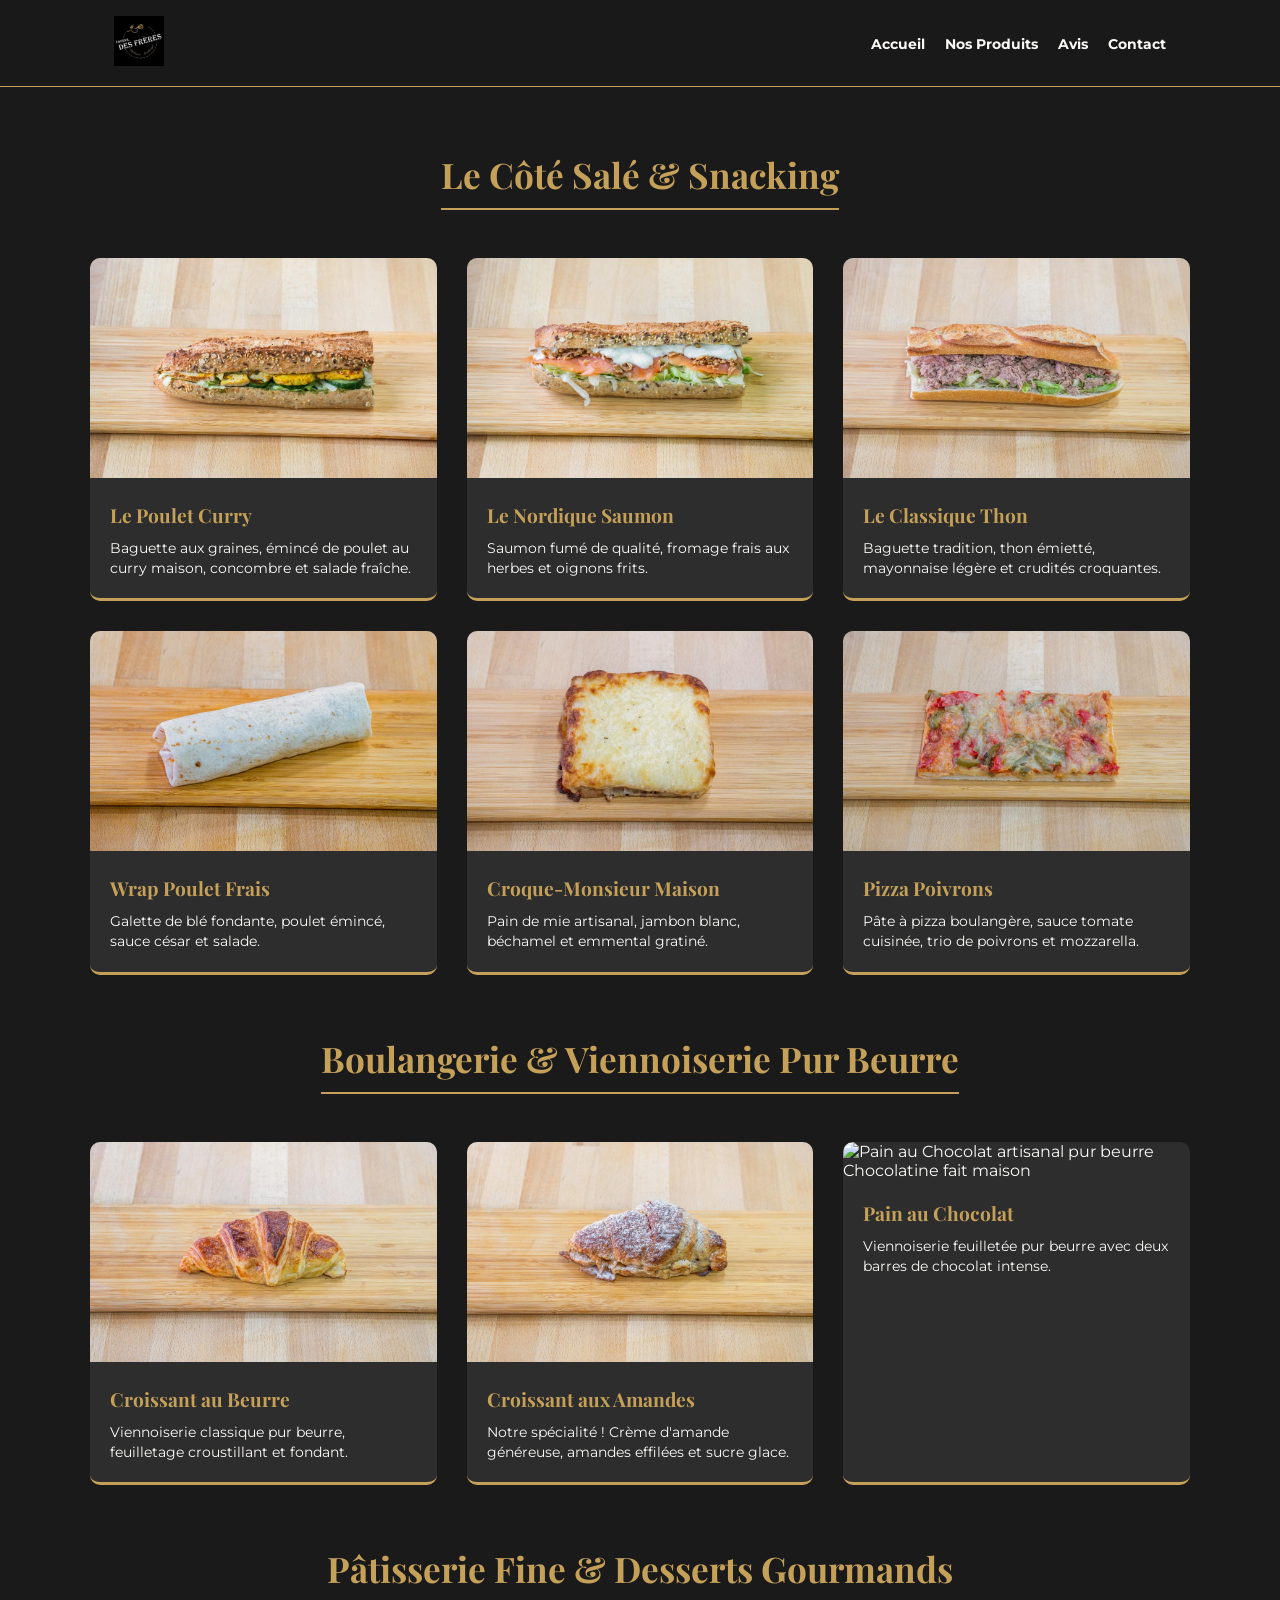
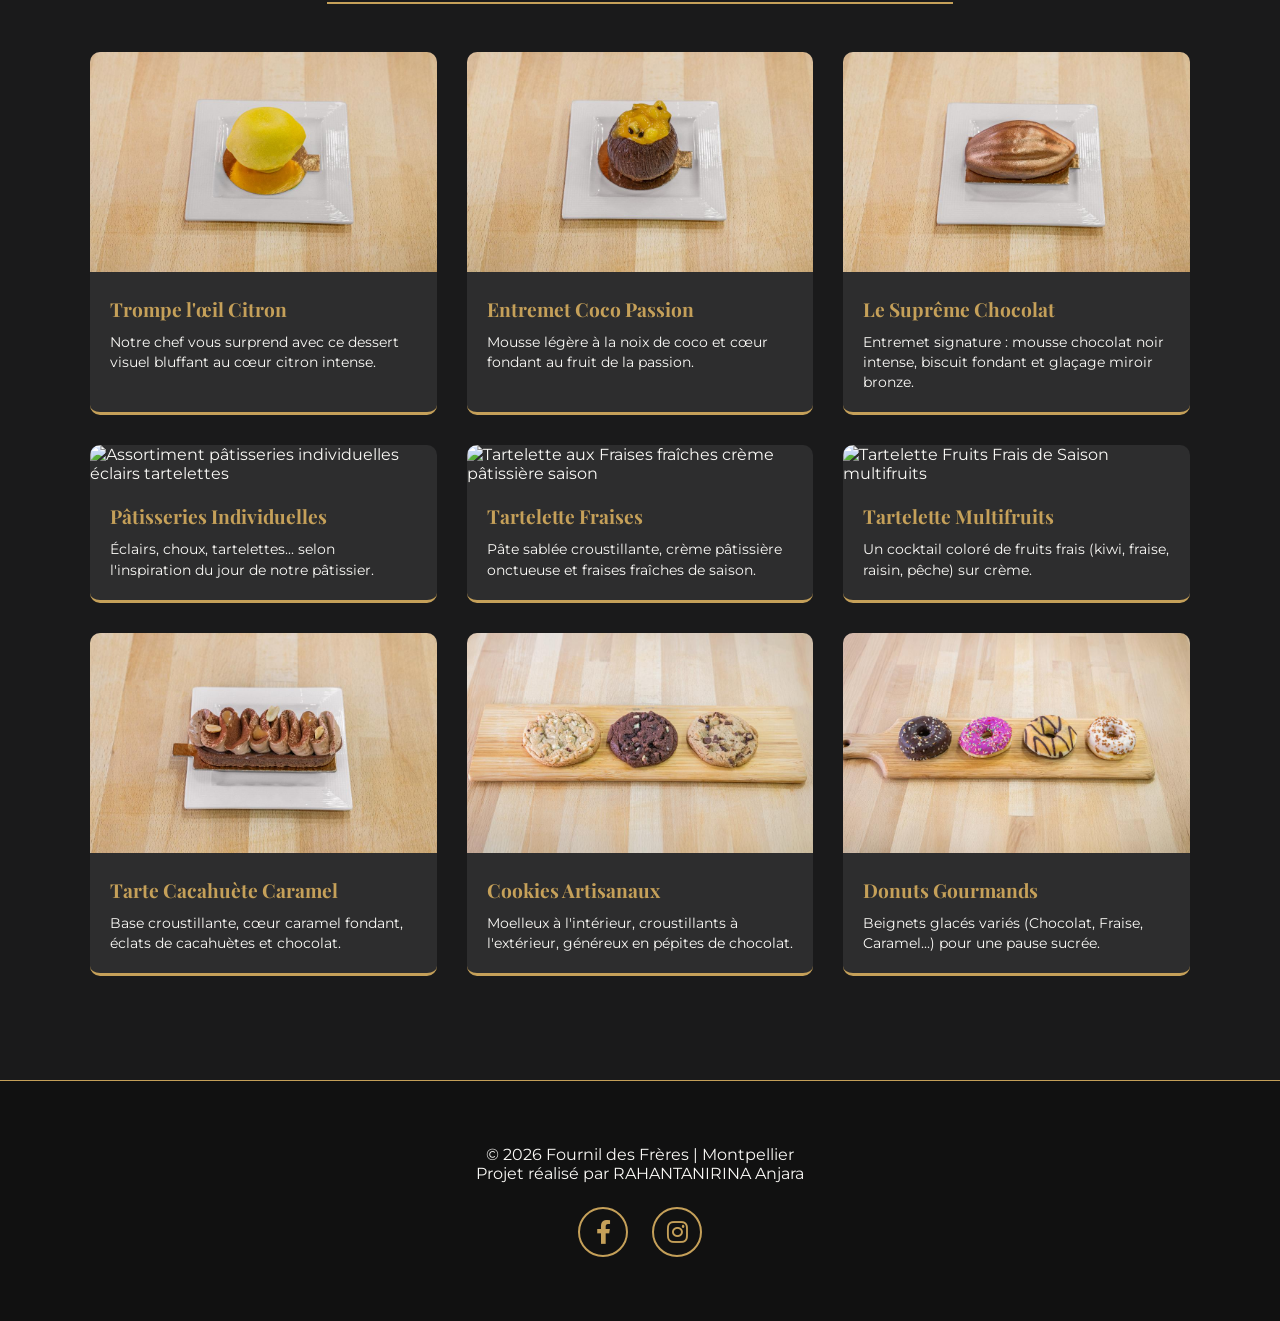
==== produits.html @ 4c5ef2cc "feat/produits/modif/SEO" ====
<!DOCTYPE html>
<html lang="fr">
<head>
    <meta charset="UTF-8">
    <meta name="viewport" content="width=device-width, initial-scale=1.0">
    <title>Nos Produits - Snacking, Boulangerie & Pâtisserie Fine | Fournil des Frères Montpellier</title>
    
    <meta name="description" content="Découvrez notre carte complète : sandwiches frais, wraps, pizzas, viennoiseries pur beurre (croissants, pains au chocolat), trompe l'œil citron et pâtisseries artisanales préparées chaque jour à Montpellier.">
    <meta name="keywords" content="carte boulangerie montpellier, menu snacking, sandwich frais, pain au chocolat artisan, trompe l'oeil citron montpellier, pâtisserie fait maison, Fournil des Frères produits">

    <link rel="icon" type="image/jpeg" href="FDF_logo.jpg">
    <link rel="stylesheet" href="style.css">
    <link href="https://fonts.googleapis.com/css2?family=Montserrat:wght@400;700&family=Playfair+Display:ital,wght@0,700;1,700&display=swap" rel="stylesheet">
    <link rel="stylesheet" href="https://cdnjs.cloudflare.com/ajax/libs/font-awesome/6.0.0/css/all.min.css">
</head>
<body>

    <div id="loader">
        <img src="FDF_logo.jpg" alt="Chargement Fournil des Frères" class="loader-logo">
    </div>

    <div id="scroll-progress-bar"></div>

    <header id="header">
        <div class="container header-flex">
            <div class="logo-area">
                <a href="index.html"><img src="FDF_logo.jpg" alt="Logo Fournil des Frères" class="logo"></a>
            </div>
            <nav class="desktop-nav">
                <ul id="nav-list">
                    <li><a href="index.html">Accueil</a></li>
                    <li><a href="produits.html" style="color:var(--or);">Nos Produits</a></li>
                    <li><a href="index.html#avis">Avis</a></li>
                    <li><a href="index.html#contact">Contact</a></li>
                </ul>
            </nav>
        </div>
    </header>

    <div class="mobile-tab-bar">
        <a href="index.html"><i class="fas fa-home"></i><span>Accueil</span></a>
        <a href="produits.html" style="color:var(--or);"><i class="fas fa-bread-slice"></i><span>Produits</span></a>
        <a href="index.html#avis"><i class="fas fa-star"></i><span>Avis</span></a>
        <a href="#contact"><i class="fas fa-map-marker-alt"></i><span>Accès</span></a>
    </div>

    <main class="container section">
        <h2 class="title">Le Côté Salé & Snacking</h2>
        <div class="product-grid">
            <article class="product-card reveal">
                <img src="sandwich-poulet-curry-graines.jpg" alt="Sandwich Poulet Curry Fait Maison Montpellier Snacking généreux" loading="lazy">
                <div class="product-info">
                    <h3>Le Poulet Curry</h3>
                    <p>Baguette aux graines, émincé de poulet au curry maison, concombre et salade fraîche.</p>
                </div>
            </article>

            <article class="product-card reveal">
                <img src="sandwich-saumon-fume-graines.jpg" alt="Sandwich Saumon Fumé Fromage Frais traiteur Montpellier frais" loading="lazy">
                <div class="product-info">
                    <h3>Le Nordique Saumon</h3>
                    <p>Saumon fumé de qualité, fromage frais aux herbes et oignons frits.</p>
                </div>
            </article>

            <article class="product-card reveal">
                <img src="sandwich-thon-crudites-baguette.jpg" alt="Sandwich Thon Crudités Baguette Tradition fait maison" loading="lazy">
                <div class="product-info">
                    <h3>Le Classique Thon</h3>
                    <p>Baguette tradition, thon émietté, mayonnaise légère et crudités croquantes.</p>
                </div>
            </article>

            <article class="product-card reveal">
                <img src="wrap-poulet-crudites.jpg" alt="Wrap Poulet Crudités frais à emporter midi" loading="lazy">
                <div class="product-info">
                    <h3>Wrap Poulet Frais</h3>
                    <p>Galette de blé fondante, poulet émincé, sauce césar et salade.</p>
                </div>
            </article>

            <article class="product-card reveal">
                <img src="croque-monsieur-maison.jpg" alt="Croque-Monsieur gratiné artisanal emmental" loading="lazy">
                <div class="product-info">
                    <h3>Croque-Monsieur Maison</h3>
                    <p>Pain de mie artisanal, jambon blanc, béchamel et emmental gratiné.</p>
                </div>
            </article>

            <article class="product-card reveal">
                <img src="part-pizza-artisanale-poivrons.jpg" alt="Part de Pizza artisanale Poivrons Fromage cuisson four" loading="lazy">
                <div class="product-info">
                    <h3>Pizza Poivrons</h3>
                    <p>Pâte à pizza boulangère, sauce tomate cuisinée, trio de poivrons et mozzarella.</p>
                </div>
            </article>
        </div>

        <h2 class="title" style="margin-top: 60px;">Boulangerie & Viennoiserie Pur Beurre</h2>
        <div class="product-grid">
            <article class="product-card reveal">
                <img src="croissant-beurre-frais-artisan.jpg" alt="Croissant au beurre frais artisan boulanger fait maison matin" loading="lazy">
                <div class="product-info">
                    <h3>Croissant au Beurre</h3>
                    <p>Viennoiserie classique pur beurre, feuilletage croustillant et fondant.</p>
                </div>
            </article>

            <article class="product-card reveal">
                <img src="croissant-aux-amandes-montpellier.jpg" alt="Croissant aux Amandes généreux crème d'amande spécialité" loading="lazy">
                <div class="product-info">
                    <h3>Croissant aux Amandes</h3>
                    <p>Notre spécialité ! Crème d'amande généreuse, amandes effilées et sucre glace.</p>
                </div>
            </article>

            <article class="product-card reveal">
                <img src="pain-au-chocolat-artisan.jpg" alt="Pain au Chocolat artisanal pur beurre Chocolatine fait maison" loading="lazy">
                <div class="product-info">
                    <h3>Pain au Chocolat</h3>
                    <p>Viennoiserie feuilletée pur beurre avec deux barres de chocolat intense.</p>
                </div>
            </article>
        </div>

        <h2 class="title" style="margin-top: 60px;">Pâtisserie Fine & Desserts Gourmands</h2>
        <div class="product-grid">
            <article class="product-card reveal">
                <img src="trompe-loeil-citron-patisserie-fine.jpg" alt="Pâtisserie fine Trompe l'oeil Citron Cédrat visuel incroyable" loading="lazy">
                <div class="product-info">
                    <h3>Trompe l'œil Citron</h3>
                    <p>Notre chef vous surprend avec ce dessert visuel bluffant au cœur citron intense.</p>
                </div>
            </article>

            <article class="product-card reveal">
                <img src="entremet-coco-passion-exotique.jpg" alt="Entremet exotique Coco Passion mousse légère dessert" loading="lazy">
                <div class="product-info">
                    <h3>Entremet Coco Passion</h3>
                    <p>Mousse légère à la noix de coco et cœur fondant au fruit de la passion.</p>
                </div>
            </article>

            <article class="product-card reveal">
                <img src="entremet-chocolat-brillant.jpg" alt="Entremet Chocolat Brillant pâtisserie fine fève cacao" loading="lazy">
                <div class="product-info">
                    <h3>Le Suprême Chocolat</h3>
                    <p>Entremet signature : mousse chocolat noir intense, biscuit fondant et glaçage miroir bronze.</p>
                </div>
            </article>

            <article class="product-card reveal">
                <img src="assortiment-patisseries-individuelles.jpg" alt="Assortiment pâtisseries individuelles éclairs tartelettes" loading="lazy">
                <div class="product-info">
                    <h3>Pâtisseries Individuelles</h3>
                    <p>Éclairs, choux, tartelettes... selon l'inspiration du jour de notre pâtissier.</p>
                </div>
            </article>

            <article class="product-card reveal">
                <img src="tartelette-fraises-creme-patissiere.jpg" alt="Tartelette aux Fraises fraîches crème pâtissière saison" loading="lazy">
                <div class="product-info">
                    <h3>Tartelette Fraises</h3>
                    <p>Pâte sablée croustillante, crème pâtissière onctueuse et fraises fraîches de saison.</p>
                </div>
            </article>

            <article class="product-card reveal">
                <img src="tartelette-fruits-frais-saison.jpg" alt="Tartelette Fruits Frais de Saison multifruits" loading="lazy">
                <div class="product-info">
                    <h3>Tartelette Multifruits</h3>
                    <p>Un cocktail coloré de fruits frais (kiwi, fraise, raisin, pêche) sur crème.</p>
                </div>
            </article>

            <article class="product-card reveal">
                <img src="tartelette-cacahuete-caramel.jpg" alt="Tartelette Cacahuète Caramel Chocolat façon Snickers" loading="lazy">
                <div class="product-info">
                    <h3>Tarte Cacahuète Caramel</h3>
                    <p>Base croustillante, cœur caramel fondant, éclats de cacahuètes et chocolat.</p>
                </div>
            </article>

            <article class="product-card reveal">
                <img src="cookies-artisanaux-chocolat-montpellier.jpg" alt="Cookies artisanaux tout chocolat pépites gourmand" loading="lazy">
                <div class="product-info">
                    <h3>Cookies Artisanaux</h3>
                    <p>Moelleux à l'intérieur, croustillants à l'extérieur, généreux en pépites de chocolat.</p>
                </div>
            </article>

            <article class="product-card reveal">
                <img src="assortiment-donuts-gourmands.jpg" alt="Assortiment de Donuts Glacés gourmands couleurs" loading="lazy">
                <div class="product-info">
                    <h3>Donuts Gourmands</h3>
                    <p>Beignets glacés variés (Chocolat, Fraise, Caramel...) pour une pause sucrée.</p>
                </div>
            </article>
        </div>
    </main>

    <footer>
        <div class="container footer-content">
            <p>© 2026 Fournil des Frères | Montpellier</p>
            <p class="credits">Projet réalisé par RAHANTANIRINA Anjara</p>
            <div class="footer-socials">
                <a href="https://www.facebook.com/Fournil-Des-Freres-107066511878900" target="_blank" class="social-circle-footer"><i class="fab fa-facebook-f"></i></a>
                <a href="https://www.instagram.com/fournildesfreres34" target="_blank" class="social-circle-footer"><i class="fab fa-instagram"></i></a>
            </div>
        </div>
    </footer>

    <button id="backToTop"><i class="fas fa-arrow-up"></i></button>

    <script src="script.js"></script>
</body>
</html>
---- style.css ----
:root {
    --noir: #1A1A1B;
    --or: #C5A059;
    --creme: #FAF9F6;
    --gris: #2D2D2E;
    --transition: all 0.3s ease-in-out;
}

/* BASE */
* { margin: 0; padding: 0; box-sizing: border-box; }
html { scroll-behavior: smooth; font-size: 16px; }
body { 
    background: var(--noir); 
    color: var(--creme); 
    font-family: 'Montserrat', sans-serif; 
    overflow-x: hidden; 
    padding-bottom: 65px; /* Espace pour la barre mobile */
}
a { color: inherit; text-decoration: none; transition: var(--transition); }
ul { list-style: none; }

/* LOADER & BARRE DE PROGRESSION */
#loader {
    position: fixed; top: 0; left: 0; width: 100vw; height: 100vh;
    background-color: var(--noir); display: flex; justify-content: center; align-items: center;
    z-index: 9999; transition: opacity 0.6s ease, visibility 0.6s ease;
}
#loader.hidden { opacity: 0; visibility: hidden; }
.loader-logo { width: 100px; border-radius: 50%; animation: pulse 1.5s infinite; }
@keyframes pulse { 
    0% { transform: scale(0.9); box-shadow: 0 0 0 0 rgba(197, 160, 89, 0.7); } 
    70% { transform: scale(1.1); box-shadow: 0 0 0 15px rgba(197, 160, 89, 0); } 
    100% { transform: scale(0.9); box-shadow: 0 0 0 0 rgba(197, 160, 89, 0); } 
}

#scroll-progress-bar { position: fixed; top: 0; left: 0; width: 0%; height: 4px; background-color: var(--or); z-index: 10000; transition: width 0.1s ease; }

/* CONTENEURS & TITRES */
.container { max-width: 1100px; margin: auto; padding: 0 1.5rem; }
.section { padding: 4rem 0; }
.bg-alt { background: var(--gris); }

.title { text-align: center; color: var(--or); font-family: 'Playfair Display', serif; font-size: 2.2rem; margin: 0 auto 3rem auto; border-bottom: 2px solid var(--or); display: table; padding-bottom: 10px; }
.title-left { color: var(--or); font-family: 'Playfair Display', serif; font-size: 2rem; margin-bottom: 1.5rem; }
.tradition-tag { color: var(--or); font-weight: bold; font-style: italic; display: block; margin-top: 1rem; }

/* HEADER & NAV */
header { background: rgba(26,26,27,0.98); padding: 1rem 0; border-bottom: 1px solid var(--or); position: sticky; top: 0; z-index: 1000; }
.header-flex { display: flex; justify-content: space-between; align-items: center; }
.logo { height: 50px; transition: var(--transition); }
.logo:hover { transform: scale(1.1); }

.desktop-nav { width: 0; } 
#nav-list { display: none; } 

.menu-toggle { display: block; color: var(--or); font-size: 1.5rem; cursor: pointer; margin-left: auto; }
.menu-toggle i { transition: 0.4s; }
.menu-toggle.active i { transform: rotate(180deg); }

#nav-list.active { display: flex; flex-direction: column; position: absolute; top: 100%; left: 0; width: 100%; background: var(--noir); padding: 2rem; border-bottom: 2px solid var(--or); text-align: center; }
#nav-list li { margin: 1rem 0; font-weight: bold; }

/* BARRE MOBILE BASSE */
.mobile-tab-bar { position: fixed; bottom: 0; left: 0; width: 100%; height: 65px; background: #111; border-top: 1px solid var(--or); display: flex; justify-content: space-around; align-items: center; z-index: 2000; }
.mobile-tab-bar a { display: flex; flex-direction: column; align-items: center; font-size: 0.7rem; color: white; }
.mobile-tab-bar a i { font-size: 1.4rem; color: var(--or); margin-bottom: 2px; }

/* HERO */
.hero { height: 75vh; background: linear-gradient(rgba(0,0,0,0.6), rgba(0,0,0,0.6)), url('https://images.unsplash.com/photo-1509440159596-0249088772ff?q=80&w=2072'); background-size: cover; background-position: center; display: flex; align-items: center; justify-content: center; text-align: center; }
.hero h1 { font-size: 3rem; font-family: 'Playfair Display', serif; color: var(--or); }
.status-badge { display: inline-block; padding: 0.5rem 1rem; border-radius: 20px; font-weight: bold; margin-bottom: 1.5rem; font-size: 0.8rem; }
.open { background: #27ae60; color: white; }
.closed { background: #c0392b; color: white; }

.social-hero a { color: var(--or); font-size: 2rem; margin: 0 10px; display: inline-block; transition: var(--transition); }
.social-hero a:hover { transform: translateY(-8px) scale(1.1); color: white; }

.btn-gold-hero { display: inline-block; background: var(--or); color: var(--noir); padding: 1rem 2.5rem; font-weight: bold; border-radius: 5px; margin-top: 1.5rem; transition: var(--transition); }
.btn-gold-hero:hover { transform: translateY(-5px); background: white; }

/* ENGAGEMENTS */
.engagements-grid { display: grid; grid-template-columns: repeat(auto-fit, minmax(280px, 1fr)); gap: 2.5rem; text-align: center; }
.eng-item i { font-size: 2.5rem; color: var(--or); margin-bottom: 1rem; transition: var(--transition); }
.eng-item:hover i { transform: scale(1.2) rotate(10deg); }

/* CARROUSEL */
.carousel-container { position: relative; max-width: 800px; margin: auto; overflow: hidden; border: 2px solid var(--or); border-radius: 15px; }
.carousel-slide { display: none; }
.carousel-slide.active { display: block; animation: fade 0.8s; }
.carousel-slide img { width: 100%; height: 350px; object-fit: cover; transition: 0.5s; }
.carousel-slide:hover img { transform: scale(1.05); }
.carousel-caption { position: absolute; bottom: 0; background: rgba(0,0,0,0.8); width: 100%; color: var(--or); padding: 1rem; text-align: center; font-weight: bold; }
.carousel-btn { position: absolute; top: 50%; transform: translateY(-50%); background: rgba(197, 160, 89, 0.8); border: none; color: white; padding: 1rem; cursor: pointer; z-index: 10; transition: var(--transition); }
.carousel-btn:hover { background: var(--or); }
.prev { left: 0; } .next { right: 0; }

/* AVIS & FAQ */
.reviews-grid { display: grid; grid-template-columns: repeat(auto-fit, minmax(300px, 1fr)); gap: 2rem; }
.review-card { background: var(--gris); padding: 2.5rem; border-radius: 10px; border-left: 4px solid var(--or); transition: var(--transition); }
.review-card:hover { transform: translateY(-10px); }
.stars { color: var(--or); margin-bottom: 1rem; font-size: 1.2rem; }
.client-name { display: block; margin-top: 1rem; font-weight: bold; color: var(--or); }

.faq-container { max-width: 800px; margin: auto; }
.faq-item { border: 1px solid var(--or); margin-bottom: 10px; border-radius: 8px; }
.faq-question { padding: 1.2rem; cursor: pointer; display: flex; justify-content: space-between; font-weight: bold; color: var(--or); }
.faq-answer { padding: 1.2rem; display: none; background: rgba(197, 160, 89, 0.1); border-top: 1px solid var(--or); }

/* STYLE DE L'AVIS GOOGLE (Page Accueil) */
.google-review-card { background: #ffffff; color: #333; max-width: 600px; margin: 0 auto; padding: 20px; border-radius: 12px; box-shadow: 0 4px 15px rgba(0,0,0,0.1); }
.reviewer-info { display: flex; align-items: center; gap: 15px; position: relative; margin-bottom: 10px; }
.reviewer-info .avatar { background-color: #fbbc04; color: white; width: 40px; height: 40px; border-radius: 50%; display: flex; justify-content: center; align-items: center; font-weight: bold; font-size: 1.2rem; }
.reviewer-info .date { font-size: 0.8rem; color: #777; display: block; }
.google-logo { position: absolute; right: 0; top: 0; }
.google-review-card .stars i { color: #fbbc04; font-size: 0.9rem; margin-bottom: 10px; }
.review-text { font-style: italic; margin-bottom: 15px; font-size: 0.95rem; }
.btn-leave-review { color: #1a73e8; font-weight: bold; font-size: 0.9rem; }
.btn-leave-review:hover { text-decoration: underline; }

/* GRILLE PAGE PRODUITS */
.product-grid { display: grid; grid-template-columns: repeat(auto-fill, minmax(280px, 1fr)); gap: 30px; margin-bottom: 40px; }
.product-card { background: var(--gris); border-radius: 10px; overflow: hidden; transition: var(--transition); border-bottom: 3px solid var(--or); }
.product-card:hover { transform: translateY(-5px); box-shadow: 0 10px 20px rgba(0,0,0,0.5); }
.product-card img { width: 100%; height: 220px; object-fit: cover; }
.product-info { padding: 20px; }
.product-info h3 { color: var(--or); font-size: 1.2rem; margin-bottom: 10px; font-family: 'Playfair Display', serif; }
.product-info p { font-size: 0.9rem; line-height: 1.4; }

/* CONTACT */
.contact-wrapper { display: grid; grid-template-columns: repeat(auto-fit, minmax(320px, 1fr)); gap: 3rem; align-items: start; }
.contact-form h3 { color: var(--or) !important; font-family: 'Playfair Display', serif; font-size: 1.8rem; margin-bottom: 1.5rem; text-align: center; }
.contact-form input, .contact-form textarea { width: 100%; padding: 1rem; margin-bottom: 1rem; background: #111; border: 1px solid var(--or); color: white; border-radius: 5px; font-family: inherit; }
.btn-gold { background: var(--or); color: var(--noir); border: none; padding: 1rem; width: 100%; font-weight: bold; cursor: pointer; transition: var(--transition); }
.btn-gold:hover { background: white; }

.phone-link-anim { display: inline-block; color: var(--or); font-weight: bold; font-size: 1.4rem; margin-top: 1.5rem; text-align: center; width: 100%; transition: var(--transition); }
.phone-link-anim:hover { transform: scale(1.08); color: white; text-shadow: 0 0 10px rgba(197, 160, 89, 0.5); }

.btn-gps { display: flex; align-items: center; justify-content: center; background: #34495e; color: white; padding: 1rem; border-radius: 8px; font-weight: bold; margin: 1rem 0; transition: var(--transition); }
.btn-gps:hover { background: var(--or); color: var(--noir); }

/* FOOTER LOGOS */
footer { padding: 4rem 0; text-align: center; border-top: 1px solid var(--or); background: #111; }
.footer-socials { display: flex; justify-content: center; gap: 1.5rem; margin-top: 1.5rem; }
.social-circle-footer { display: flex !important; align-items: center; justify-content: center; width: 50px; height: 50px; border: 2px solid var(--or) !important; border-radius: 50%; transition: var(--transition); background: transparent; }
.social-circle-footer i { color: var(--or) !important; font-size: 1.5rem !important; margin: 0 !important; }
.social-circle-footer:hover { background: var(--or); transform: rotate(360deg); }
.social-circle-footer:hover i { color: var(--noir) !important; }

/* REVEAL & BACK TO TOP */
.reveal { opacity: 0; transform: translateY(30px); transition: 1.2s all ease; }
.reveal.active { opacity: 1; transform: translateY(0); }
#backToTop { position: fixed; bottom: 85px; right: 20px; background: var(--or); border: none; padding: 12px; border-radius: 50%; cursor: pointer; display: none; color: var(--noir); z-index: 1000; transition: var(--transition); }
#backToTop:hover { transform: scale(1.1); background: white; }

/* MEDIA QUERIES : CENTRAGE MOBILE */
@media (max-width: 991px) {
    .eng-item, .about-content, .review-card, .contact-map { text-align: center; }
    .contact-map p { display: flex; flex-direction: column; align-items: center; justify-content: center; margin-bottom: 10px; }
    .contact-map p i { margin-bottom: 5px; font-size: 1.2rem; }
}

/* MEDIA QUERIES : ORDINATEUR */
@media (min-width: 992px) {
    body { padding-bottom: 0; }
    .mobile-tab-bar, .menu-toggle { display: none !important; }
    .desktop-nav { width: auto; } 
    #nav-list { display: flex !important; flex-direction: row; position: static; background: transparent; padding: 0; gap: 20px; }
    #nav-list li { margin: 0; }
    #nav-list a { color: var(--creme) !important; font-weight: bold; font-size: 0.9rem; position: relative; }
    #nav-list a:hover { color: var(--or) !important; }
    #nav-list a::after { content: ''; position: absolute; width: 0; height: 2px; bottom: -5px; left: 0; background: var(--or); transition: 0.3s; }
    #nav-list a:hover::after { width: 100%; }
    .hero h1 { font-size: 4.5rem; }
    .carousel-slide img { height: 450px; }
    #backToTop { bottom: 25px; }
    .about-content, .contact-map, .review-card { text-align: left; }
    .eng-item { text-align: center; }
}

@keyframes fade { from { opacity: 0.4; } to { opacity: 1; } }
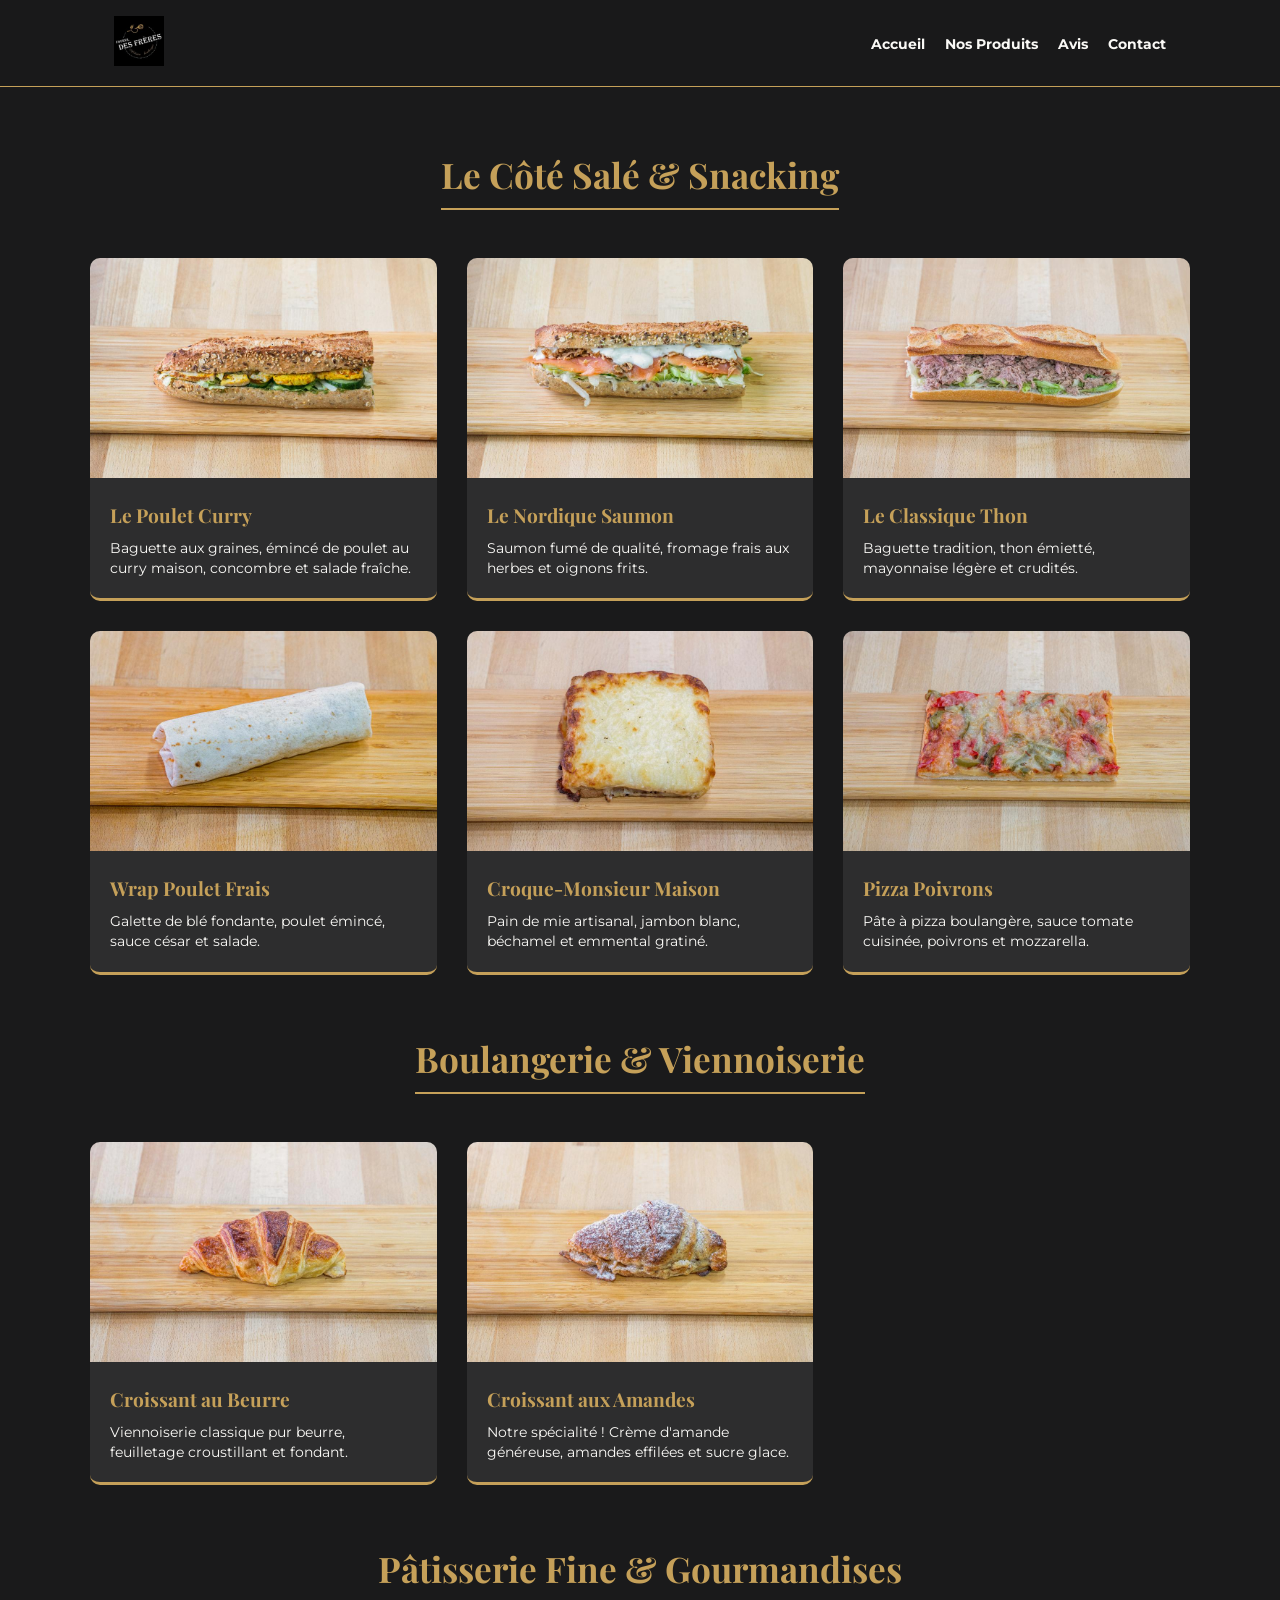
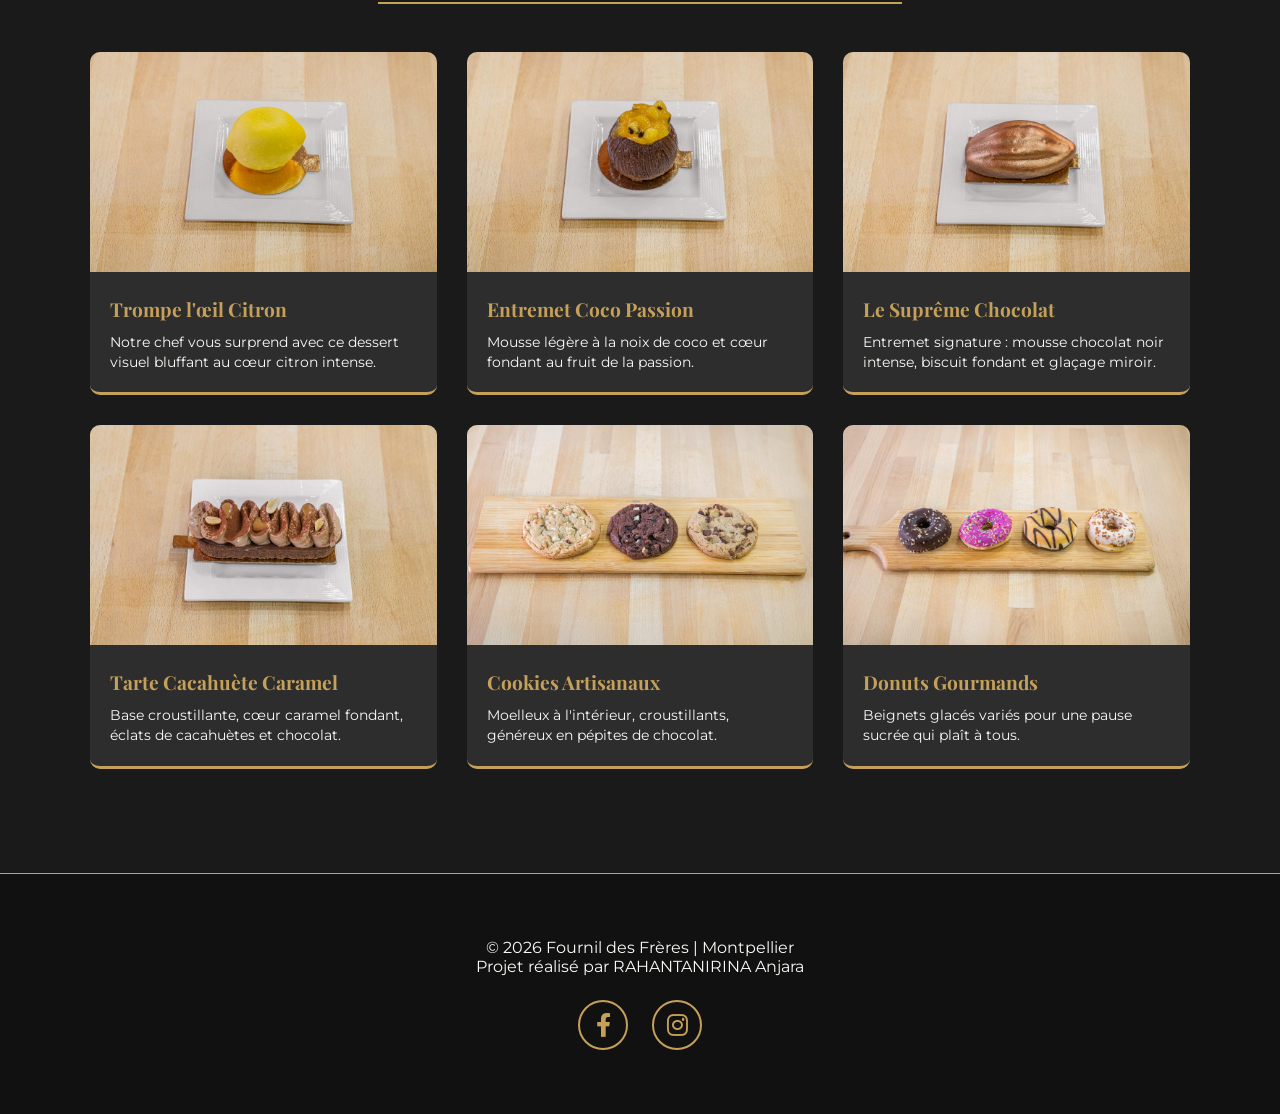
==== commit 1b01cad2: "fix/produits/SEO" ====
--- a/produits.html
+++ b/produits.html
@@ -3,11 +3,9 @@
 <head>
     <meta charset="UTF-8">
     <meta name="viewport" content="width=device-width, initial-scale=1.0">
-    <title>Nos Produits - Snacking, Boulangerie & Pâtisserie Fine | Fournil des Frères Montpellier</title>
+    <title>Nos Produits - Snacking & Pâtisserie | Fournil des Frères</title>
     
-    <meta name="description" content="Découvrez notre carte complète : sandwiches frais, wraps, pizzas, viennoiseries pur beurre (croissants, pains au chocolat), trompe l'œil citron et pâtisseries artisanales préparées chaque jour à Montpellier.">
-    <meta name="keywords" content="carte boulangerie montpellier, menu snacking, sandwich frais, pain au chocolat artisan, trompe l'oeil citron montpellier, pâtisserie fait maison, Fournil des Frères produits">
-
+    <meta name="description" content="Découvrez notre carte : sandwiches frais, wraps, viennoiseries (croissants), trompe l'œil citron et pâtisseries artisanales à Montpellier.">
     <link rel="icon" type="image/jpeg" href="FDF_logo.jpg">
     <link rel="stylesheet" href="style.css">
     <link href="https://fonts.googleapis.com/css2?family=Montserrat:wght@400;700&family=Playfair+Display:ital,wght@0,700;1,700&display=swap" rel="stylesheet">
@@ -16,7 +14,7 @@
 <body>
 
     <div id="loader">
-        <img src="FDF_logo.jpg" alt="Chargement Fournil des Frères" class="loader-logo">
+        <img src="FDF_logo.jpg" alt="Chargement" class="loader-logo">
     </div>
 
     <div id="scroll-progress-bar"></div>
@@ -26,6 +24,11 @@
             <div class="logo-area">
                 <a href="index.html"><img src="FDF_logo.jpg" alt="Logo Fournil des Frères" class="logo"></a>
             </div>
+            
+            <div class="menu-toggle" id="mobile-menu">
+                <i class="fas fa-bars"></i>
+            </div>
+
             <nav class="desktop-nav">
                 <ul id="nav-list">
                     <li><a href="index.html">Accueil</a></li>
@@ -41,14 +44,15 @@
         <a href="index.html"><i class="fas fa-home"></i><span>Accueil</span></a>
         <a href="produits.html" style="color:var(--or);"><i class="fas fa-bread-slice"></i><span>Produits</span></a>
         <a href="index.html#avis"><i class="fas fa-star"></i><span>Avis</span></a>
-        <a href="#contact"><i class="fas fa-map-marker-alt"></i><span>Accès</span></a>
+        <a href="index.html#contact"><i class="fas fa-map-marker-alt"></i><span>Accès</span></a>
     </div>
 
     <main class="container section">
         <h2 class="title">Le Côté Salé & Snacking</h2>
         <div class="product-grid">
+            
             <article class="product-card reveal">
-                <img src="sandwich-poulet-curry-graines.jpg" alt="Sandwich Poulet Curry Fait Maison Montpellier Snacking généreux" loading="lazy">
+                <img src="sandwich-poulet-curry-graines.jpg" alt="Sandwich Poulet Curry Fait Maison Montpellier" loading="lazy">
                 <div class="product-info">
                     <h3>Le Poulet Curry</h3>
                     <p>Baguette aux graines, émincé de poulet au curry maison, concombre et salade fraîche.</p>
@@ -56,7 +60,7 @@
             </article>
 
             <article class="product-card reveal">
-                <img src="sandwich-saumon-fume-graines.jpg" alt="Sandwich Saumon Fumé Fromage Frais traiteur Montpellier frais" loading="lazy">
+                <img src="sandwich-saumon-fume-graines.jpg" alt="Sandwich Saumon Fumé" loading="lazy">
                 <div class="product-info">
                     <h3>Le Nordique Saumon</h3>
                     <p>Saumon fumé de qualité, fromage frais aux herbes et oignons frits.</p>
@@ -64,15 +68,15 @@
             </article>
 
             <article class="product-card reveal">
-                <img src="sandwich-thon-crudites-baguette.jpg" alt="Sandwich Thon Crudités Baguette Tradition fait maison" loading="lazy">
+                <img src="sandwich-thon-crudites-baguette.jpg" alt="Sandwich Thon Crudités" loading="lazy">
                 <div class="product-info">
                     <h3>Le Classique Thon</h3>
-                    <p>Baguette tradition, thon émietté, mayonnaise légère et crudités croquantes.</p>
+                    <p>Baguette tradition, thon émietté, mayonnaise légère et crudités.</p>
                 </div>
             </article>
 
             <article class="product-card reveal">
-                <img src="wrap-poulet-crudites.jpg" alt="Wrap Poulet Crudités frais à emporter midi" loading="lazy">
+                <img src="wrap-poulet-crudites.jpg" alt="Wrap Poulet Crudités" loading="lazy">
                 <div class="product-info">
                     <h3>Wrap Poulet Frais</h3>
                     <p>Galette de blé fondante, poulet émincé, sauce césar et salade.</p>
@@ -80,7 +84,7 @@
             </article>
 
             <article class="product-card reveal">
-                <img src="croque-monsieur-maison.jpg" alt="Croque-Monsieur gratiné artisanal emmental" loading="lazy">
+                <img src="croque-monsieur-maison.jpg" alt="Croque-Monsieur" loading="lazy">
                 <div class="product-info">
                     <h3>Croque-Monsieur Maison</h3>
                     <p>Pain de mie artisanal, jambon blanc, béchamel et emmental gratiné.</p>
@@ -88,18 +92,19 @@
             </article>
 
             <article class="product-card reveal">
-                <img src="part-pizza-artisanale-poivrons.jpg" alt="Part de Pizza artisanale Poivrons Fromage cuisson four" loading="lazy">
+                <img src="part-pizza-artisanale-poivrons.jpg" alt="Part de Pizza artisanale" loading="lazy">
                 <div class="product-info">
                     <h3>Pizza Poivrons</h3>
-                    <p>Pâte à pizza boulangère, sauce tomate cuisinée, trio de poivrons et mozzarella.</p>
+                    <p>Pâte à pizza boulangère, sauce tomate cuisinée, poivrons et mozzarella.</p>
                 </div>
             </article>
         </div>
 
-        <h2 class="title" style="margin-top: 60px;">Boulangerie & Viennoiserie Pur Beurre</h2>
+        <h2 class="title" style="margin-top: 60px;">Boulangerie & Viennoiserie</h2>
         <div class="product-grid">
+            
             <article class="product-card reveal">
-                <img src="croissant-beurre-frais-artisan.jpg" alt="Croissant au beurre frais artisan boulanger fait maison matin" loading="lazy">
+                <img src="croissant-beurre-frais-artisan.jpg" alt="Croissant au beurre frais" loading="lazy">
                 <div class="product-info">
                     <h3>Croissant au Beurre</h3>
                     <p>Viennoiserie classique pur beurre, feuilletage croustillant et fondant.</p>
@@ -107,26 +112,19 @@
             </article>
 
             <article class="product-card reveal">
-                <img src="croissant-aux-amandes-montpellier.jpg" alt="Croissant aux Amandes généreux crème d'amande spécialité" loading="lazy">
+                <img src="croissant-aux-amandes-montpellier.jpg" alt="Croissant aux Amandes" loading="lazy">
                 <div class="product-info">
                     <h3>Croissant aux Amandes</h3>
                     <p>Notre spécialité ! Crème d'amande généreuse, amandes effilées et sucre glace.</p>
                 </div>
             </article>
-
-            <article class="product-card reveal">
-                <img src="pain-au-chocolat-artisan.jpg" alt="Pain au Chocolat artisanal pur beurre Chocolatine fait maison" loading="lazy">
-                <div class="product-info">
-                    <h3>Pain au Chocolat</h3>
-                    <p>Viennoiserie feuilletée pur beurre avec deux barres de chocolat intense.</p>
-                </div>
-            </article>
         </div>
 
-        <h2 class="title" style="margin-top: 60px;">Pâtisserie Fine & Desserts Gourmands</h2>
+        <h2 class="title" style="margin-top: 60px;">Pâtisserie Fine & Gourmandises</h2>
         <div class="product-grid">
+            
             <article class="product-card reveal">
-                <img src="trompe-loeil-citron-patisserie-fine.jpg" alt="Pâtisserie fine Trompe l'oeil Citron Cédrat visuel incroyable" loading="lazy">
+                <img src="trompe-loeil-citron-patisserie-fine.jpg" alt="Trompe l'oeil Citron" loading="lazy">
                 <div class="product-info">
                     <h3>Trompe l'œil Citron</h3>
                     <p>Notre chef vous surprend avec ce dessert visuel bluffant au cœur citron intense.</p>
@@ -134,7 +132,7 @@
             </article>
 
             <article class="product-card reveal">
-                <img src="entremet-coco-passion-exotique.jpg" alt="Entremet exotique Coco Passion mousse légère dessert" loading="lazy">
+                <img src="entremet-coco-passion-exotique.jpg" alt="Entremet Coco Passion" loading="lazy">
                 <div class="product-info">
                     <h3>Entremet Coco Passion</h3>
                     <p>Mousse légère à la noix de coco et cœur fondant au fruit de la passion.</p>
@@ -142,39 +140,15 @@
             </article>
 
             <article class="product-card reveal">
-                <img src="entremet-chocolat-brillant.jpg" alt="Entremet Chocolat Brillant pâtisserie fine fève cacao" loading="lazy">
+                <img src="entremet-chocolat-brillant.jpg" alt="Entremet Chocolat" loading="lazy">
                 <div class="product-info">
                     <h3>Le Suprême Chocolat</h3>
-                    <p>Entremet signature : mousse chocolat noir intense, biscuit fondant et glaçage miroir bronze.</p>
+                    <p>Entremet signature : mousse chocolat noir intense, biscuit fondant et glaçage miroir.</p>
                 </div>
             </article>
 
             <article class="product-card reveal">
-                <img src="assortiment-patisseries-individuelles.jpg" alt="Assortiment pâtisseries individuelles éclairs tartelettes" loading="lazy">
-                <div class="product-info">
-                    <h3>Pâtisseries Individuelles</h3>
-                    <p>Éclairs, choux, tartelettes... selon l'inspiration du jour de notre pâtissier.</p>
-                </div>
-            </article>
-
-            <article class="product-card reveal">
-                <img src="tartelette-fraises-creme-patissiere.jpg" alt="Tartelette aux Fraises fraîches crème pâtissière saison" loading="lazy">
-                <div class="product-info">
-                    <h3>Tartelette Fraises</h3>
-                    <p>Pâte sablée croustillante, crème pâtissière onctueuse et fraises fraîches de saison.</p>
-                </div>
-            </article>
-
-            <article class="product-card reveal">
-                <img src="tartelette-fruits-frais-saison.jpg" alt="Tartelette Fruits Frais de Saison multifruits" loading="lazy">
-                <div class="product-info">
-                    <h3>Tartelette Multifruits</h3>
-                    <p>Un cocktail coloré de fruits frais (kiwi, fraise, raisin, pêche) sur crème.</p>
-                </div>
-            </article>
-
-            <article class="product-card reveal">
-                <img src="tartelette-cacahuete-caramel.jpg" alt="Tartelette Cacahuète Caramel Chocolat façon Snickers" loading="lazy">
+                <img src="tartelette-cacahuete-caramel.jpg" alt="Tartelette Cacahuète Caramel" loading="lazy">
                 <div class="product-info">
                     <h3>Tarte Cacahuète Caramel</h3>
                     <p>Base croustillante, cœur caramel fondant, éclats de cacahuètes et chocolat.</p>
@@ -182,18 +156,18 @@
             </article>
 
             <article class="product-card reveal">
-                <img src="cookies-artisanaux-chocolat-montpellier.jpg" alt="Cookies artisanaux tout chocolat pépites gourmand" loading="lazy">
+                <img src="cookies-artisanaux-chocolat-montpellier.jpg" alt="Cookies artisanaux" loading="lazy">
                 <div class="product-info">
                     <h3>Cookies Artisanaux</h3>
-                    <p>Moelleux à l'intérieur, croustillants à l'extérieur, généreux en pépites de chocolat.</p>
+                    <p>Moelleux à l'intérieur, croustillants, généreux en pépites de chocolat.</p>
                 </div>
             </article>
 
             <article class="product-card reveal">
-                <img src="assortiment-donuts-gourmands.jpg" alt="Assortiment de Donuts Glacés gourmands couleurs" loading="lazy">
+                <img src="assortiment-donuts-gourmands.jpg" alt="Donuts Glacés" loading="lazy">
                 <div class="product-info">
                     <h3>Donuts Gourmands</h3>
-                    <p>Beignets glacés variés (Chocolat, Fraise, Caramel...) pour une pause sucrée.</p>
+                    <p>Beignets glacés variés pour une pause sucrée qui plaît à tous.</p>
                 </div>
             </article>
         </div>
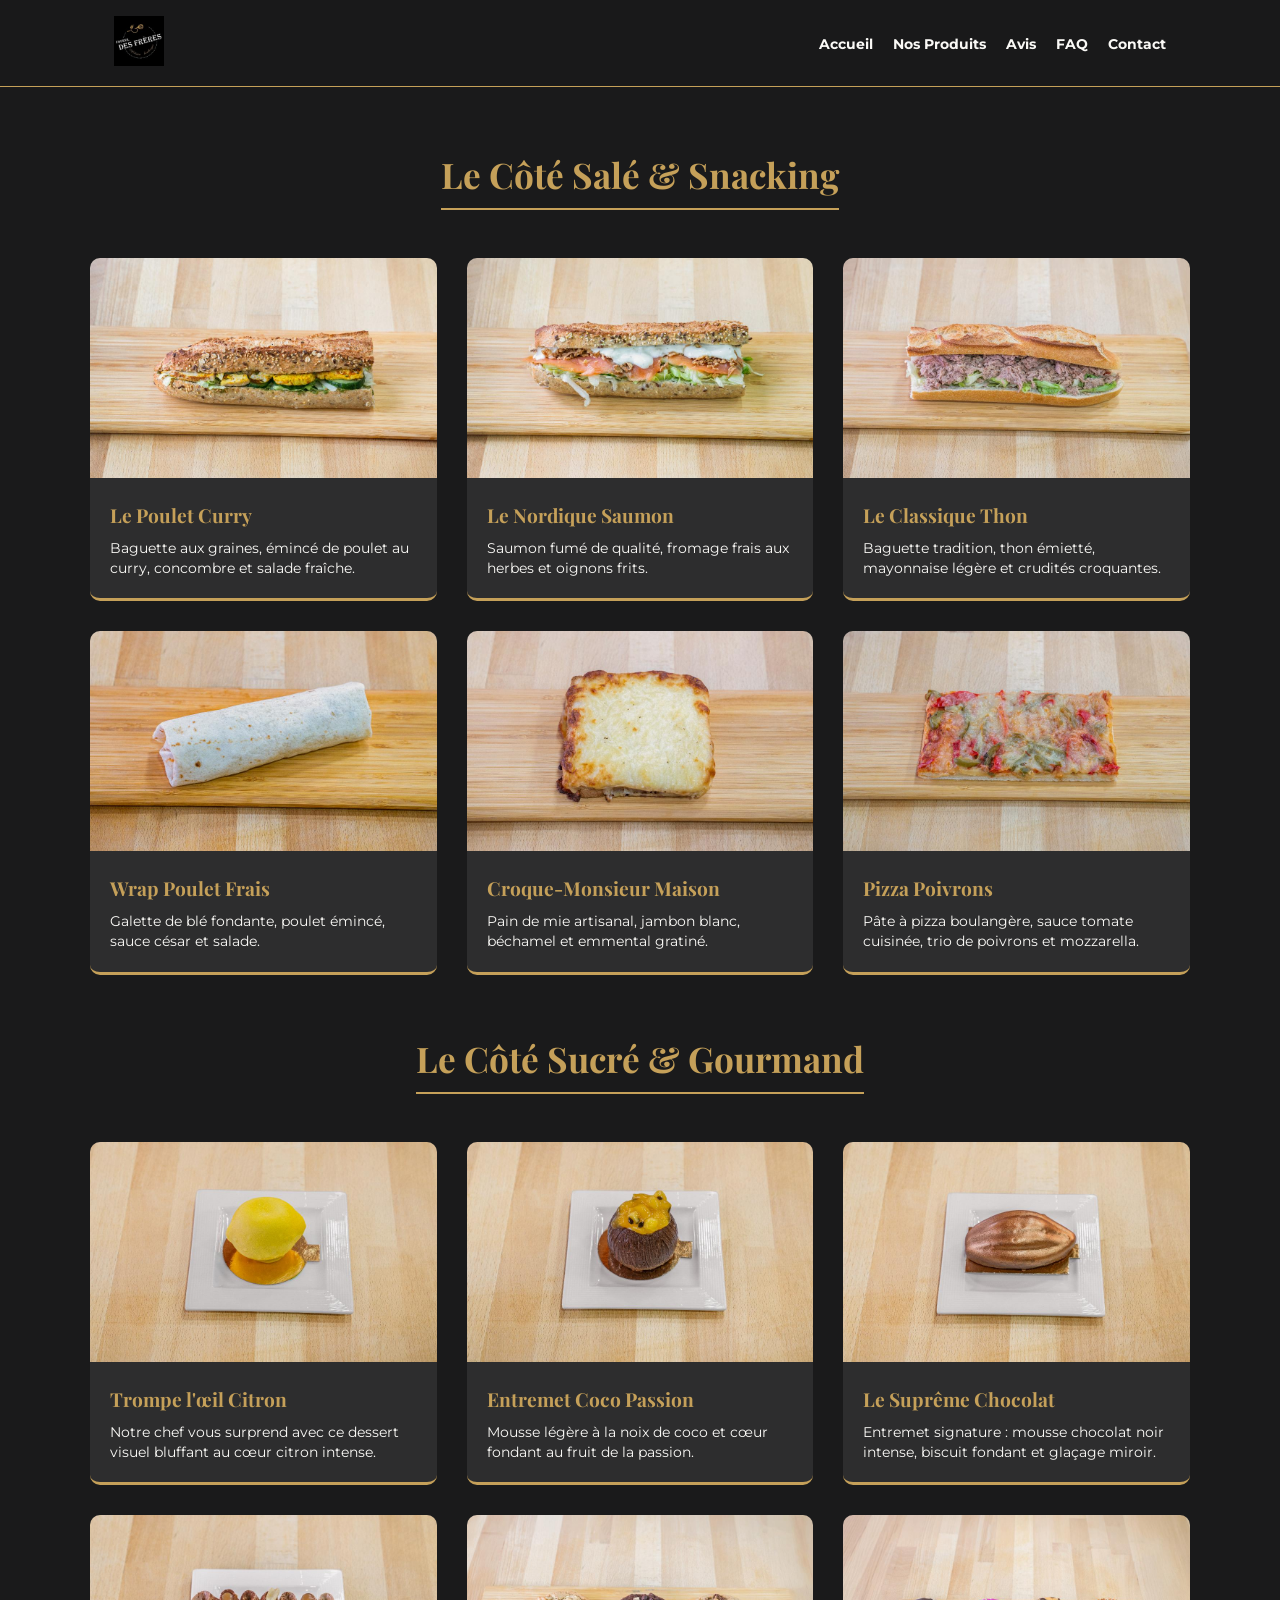
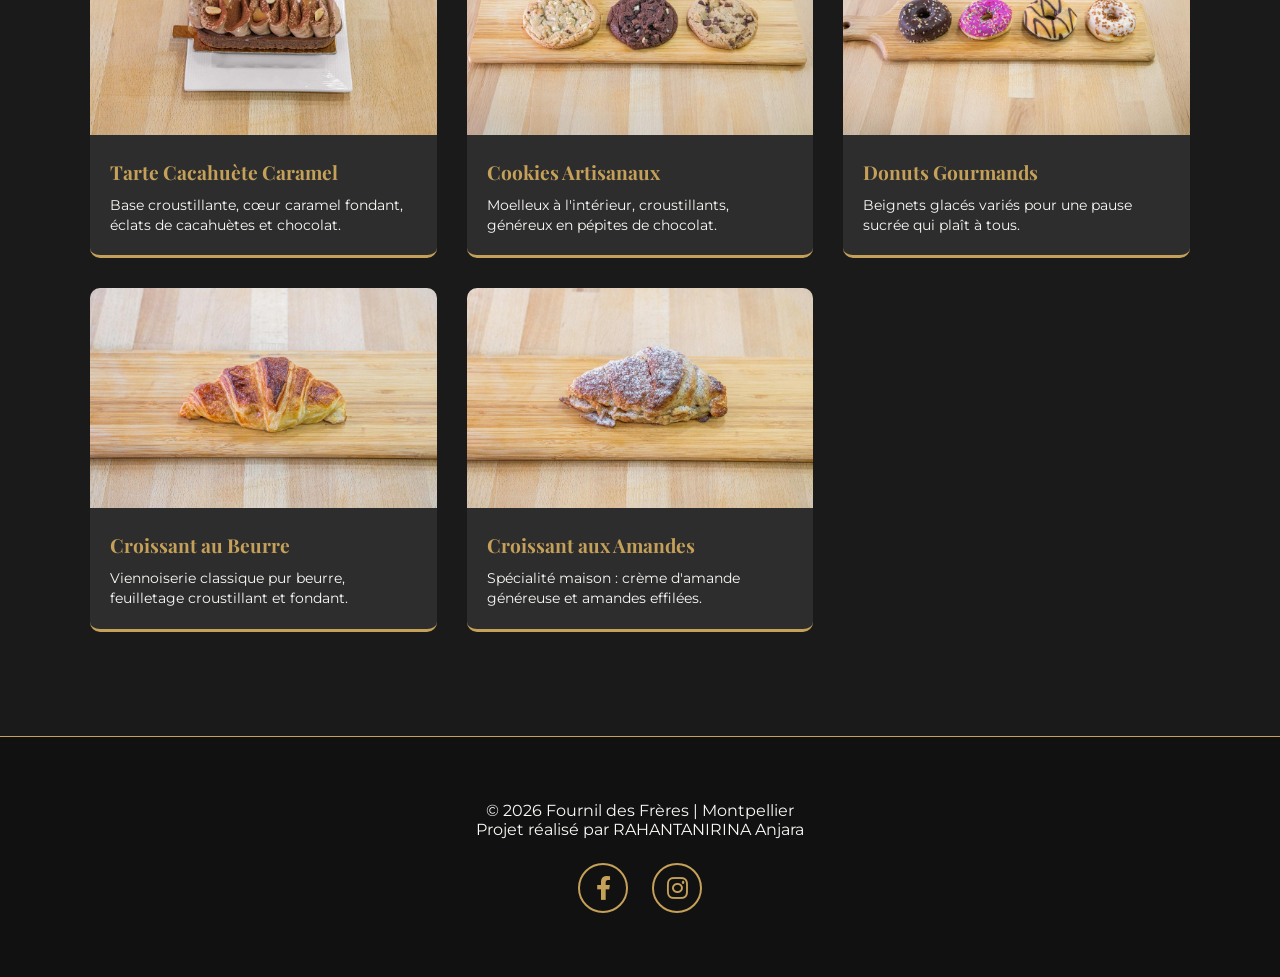
==== commit 0215baab: "fix/produits/UX" ====
--- a/produits.html
+++ b/produits.html
@@ -3,9 +3,7 @@
 <head>
     <meta charset="UTF-8">
     <meta name="viewport" content="width=device-width, initial-scale=1.0">
-    <title>Nos Produits - Snacking & Pâtisserie | Fournil des Frères</title>
-    
-    <meta name="description" content="Découvrez notre carte : sandwiches frais, wraps, viennoiseries (croissants), trompe l'œil citron et pâtisseries artisanales à Montpellier.">
+    <title>Nos Produits | Fournil des Frères</title>
     <link rel="icon" type="image/jpeg" href="FDF_logo.jpg">
     <link rel="stylesheet" href="style.css">
     <link href="https://fonts.googleapis.com/css2?family=Montserrat:wght@400;700&family=Playfair+Display:ital,wght@0,700;1,700&display=swap" rel="stylesheet">
@@ -22,18 +20,17 @@
     <header id="header">
         <div class="container header-flex">
             <div class="logo-area">
-                <a href="index.html"><img src="FDF_logo.jpg" alt="Logo Fournil des Frères" class="logo"></a>
+                <a href="index.html"><img src="FDF_logo.jpg" alt="Logo" class="logo"></a>
             </div>
-            
             <div class="menu-toggle" id="mobile-menu">
                 <i class="fas fa-bars"></i>
             </div>
-
             <nav class="desktop-nav">
                 <ul id="nav-list">
-                    <li><a href="index.html">Accueil</a></li>
+                    <li><a href="index.html#accueil">Accueil</a></li>
                     <li><a href="produits.html" style="color:var(--or);">Nos Produits</a></li>
                     <li><a href="index.html#avis">Avis</a></li>
+                    <li><a href="index.html#faq">FAQ</a></li>
                     <li><a href="index.html#contact">Contact</a></li>
                 </ul>
             </nav>
@@ -41,7 +38,7 @@
     </header>
 
     <div class="mobile-tab-bar">
-        <a href="index.html"><i class="fas fa-home"></i><span>Accueil</span></a>
+        <a href="index.html#accueil"><i class="fas fa-home"></i><span>Accueil</span></a>
         <a href="produits.html" style="color:var(--or);"><i class="fas fa-bread-slice"></i><span>Produits</span></a>
         <a href="index.html#avis"><i class="fas fa-star"></i><span>Avis</span></a>
         <a href="index.html#contact"><i class="fas fa-map-marker-alt"></i><span>Accès</span></a>
@@ -50,124 +47,106 @@
     <main class="container section">
         <h2 class="title">Le Côté Salé & Snacking</h2>
         <div class="product-grid">
-            
             <article class="product-card reveal">
-                <img src="sandwich-poulet-curry-graines.jpg" alt="Sandwich Poulet Curry Fait Maison Montpellier" loading="lazy">
+                <img src="sandwich-poulet-curry-graines.jpg" alt="Sandwich Poulet Curry">
                 <div class="product-info">
                     <h3>Le Poulet Curry</h3>
-                    <p>Baguette aux graines, émincé de poulet au curry maison, concombre et salade fraîche.</p>
+                    <p>Baguette aux graines, émincé de poulet au curry, concombre et salade fraîche.</p>
                 </div>
             </article>
-
             <article class="product-card reveal">
-                <img src="sandwich-saumon-fume-graines.jpg" alt="Sandwich Saumon Fumé" loading="lazy">
+                <img src="sandwich-saumon-fume-graines.jpg" alt="Sandwich Saumon">
                 <div class="product-info">
                     <h3>Le Nordique Saumon</h3>
                     <p>Saumon fumé de qualité, fromage frais aux herbes et oignons frits.</p>
                 </div>
             </article>
-
             <article class="product-card reveal">
-                <img src="sandwich-thon-crudites-baguette.jpg" alt="Sandwich Thon Crudités" loading="lazy">
+                <img src="sandwich-thon-crudites-baguette.jpg" alt="Sandwich Thon">
                 <div class="product-info">
                     <h3>Le Classique Thon</h3>
-                    <p>Baguette tradition, thon émietté, mayonnaise légère et crudités.</p>
+                    <p>Baguette tradition, thon émietté, mayonnaise légère et crudités croquantes.</p>
                 </div>
             </article>
-
             <article class="product-card reveal">
-                <img src="wrap-poulet-crudites.jpg" alt="Wrap Poulet Crudités" loading="lazy">
+                <img src="wrap-poulet-crudites.jpg" alt="Wrap Poulet">
                 <div class="product-info">
                     <h3>Wrap Poulet Frais</h3>
                     <p>Galette de blé fondante, poulet émincé, sauce césar et salade.</p>
                 </div>
             </article>
-
             <article class="product-card reveal">
-                <img src="croque-monsieur-maison.jpg" alt="Croque-Monsieur" loading="lazy">
+                <img src="croque-monsieur-maison.jpg" alt="Croque-Monsieur">
                 <div class="product-info">
                     <h3>Croque-Monsieur Maison</h3>
                     <p>Pain de mie artisanal, jambon blanc, béchamel et emmental gratiné.</p>
                 </div>
             </article>
-
             <article class="product-card reveal">
-                <img src="part-pizza-artisanale-poivrons.jpg" alt="Part de Pizza artisanale" loading="lazy">
+                <img src="part-pizza-artisanale-poivrons.jpg" alt="Pizza">
                 <div class="product-info">
                     <h3>Pizza Poivrons</h3>
-                    <p>Pâte à pizza boulangère, sauce tomate cuisinée, poivrons et mozzarella.</p>
+                    <p>Pâte à pizza boulangère, sauce tomate cuisinée, trio de poivrons et mozzarella.</p>
                 </div>
             </article>
         </div>
 
-        <h2 class="title" style="margin-top: 60px;">Boulangerie & Viennoiserie</h2>
+        <h2 class="title" style="margin-top: 60px;">Le Côté Sucré & Gourmand</h2>
         <div class="product-grid">
-            
             <article class="product-card reveal">
-                <img src="croissant-beurre-frais-artisan.jpg" alt="Croissant au beurre frais" loading="lazy">
+                <img src="trompe-loeil-citron-patisserie-fine.jpg" alt="Trompe l'oeil Citron">
+                <div class="product-info">
+                    <h3>Trompe l'œil Citron</h3>
+                    <p>Notre chef vous surprend avec ce dessert visuel bluffant au cœur citron intense.</p>
+                </div>
+            </article>
+            <article class="product-card reveal">
+                <img src="entremet-coco-passion-exotique.jpg" alt="Coco Passion">
+                <div class="product-info">
+                    <h3>Entremet Coco Passion</h3>
+                    <p>Mousse légère à la noix de coco et cœur fondant au fruit de la passion.</p>
+                </div>
+            </article>
+            <article class="product-card reveal">
+                <img src="entremet-chocolat-brillant.jpg" alt="Entremet Chocolat">
+                <div class="product-info">
+                    <h3>Le Suprême Chocolat</h3>
+                    <p>Entremet signature : mousse chocolat noir intense, biscuit fondant et glaçage miroir.</p>
+                </div>
+            </article>
+            <article class="product-card reveal">
+                <img src="tartelette-cacahuete-caramel.jpg" alt="Tartelette Caramel">
+                <div class="product-info">
+                    <h3>Tarte Cacahuète Caramel</h3>
+                    <p>Base croustillante, cœur caramel fondant, éclats de cacahuètes et chocolat.</p>
+                </div>
+            </article>
+            <article class="product-card reveal">
+                <img src="cookies-artisanaux-chocolat-montpellier.jpg" alt="Cookies">
+                <div class="product-info">
+                    <h3>Cookies Artisanaux</h3>
+                    <p>Moelleux à l'intérieur, croustillants, généreux en pépites de chocolat.</p>
+                </div>
+            </article>
+            <article class="product-card reveal">
+                <img src="assortiment-donuts-gourmands.jpg" alt="Donuts">
+                <div class="product-info">
+                    <h3>Donuts Gourmands</h3>
+                    <p>Beignets glacés variés pour une pause sucrée qui plaît à tous.</p>
+                </div>
+            </article>
+             <article class="product-card reveal">
+                <img src="croissant-beurre-frais-artisan.jpg" alt="Croissant">
                 <div class="product-info">
                     <h3>Croissant au Beurre</h3>
                     <p>Viennoiserie classique pur beurre, feuilletage croustillant et fondant.</p>
                 </div>
             </article>
-
-            <article class="product-card reveal">
-                <img src="croissant-aux-amandes-montpellier.jpg" alt="Croissant aux Amandes" loading="lazy">
+             <article class="product-card reveal">
+                <img src="croissant-aux-amandes-montpellier.jpg" alt="Croissant Amandes">
                 <div class="product-info">
                     <h3>Croissant aux Amandes</h3>
-                    <p>Notre spécialité ! Crème d'amande généreuse, amandes effilées et sucre glace.</p>
-                </div>
-            </article>
-        </div>
-
-        <h2 class="title" style="margin-top: 60px;">Pâtisserie Fine & Gourmandises</h2>
-        <div class="product-grid">
-            
-            <article class="product-card reveal">
-                <img src="trompe-loeil-citron-patisserie-fine.jpg" alt="Trompe l'oeil Citron" loading="lazy">
-                <div class="product-info">
-                    <h3>Trompe l'œil Citron</h3>
-                    <p>Notre chef vous surprend avec ce dessert visuel bluffant au cœur citron intense.</p>
-                </div>
-            </article>
-
-            <article class="product-card reveal">
-                <img src="entremet-coco-passion-exotique.jpg" alt="Entremet Coco Passion" loading="lazy">
-                <div class="product-info">
-                    <h3>Entremet Coco Passion</h3>
-                    <p>Mousse légère à la noix de coco et cœur fondant au fruit de la passion.</p>
-                </div>
-            </article>
-
-            <article class="product-card reveal">
-                <img src="entremet-chocolat-brillant.jpg" alt="Entremet Chocolat" loading="lazy">
-                <div class="product-info">
-                    <h3>Le Suprême Chocolat</h3>
-                    <p>Entremet signature : mousse chocolat noir intense, biscuit fondant et glaçage miroir.</p>
-                </div>
-            </article>
-
-            <article class="product-card reveal">
-                <img src="tartelette-cacahuete-caramel.jpg" alt="Tartelette Cacahuète Caramel" loading="lazy">
-                <div class="product-info">
-                    <h3>Tarte Cacahuète Caramel</h3>
-                    <p>Base croustillante, cœur caramel fondant, éclats de cacahuètes et chocolat.</p>
-                </div>
-            </article>
-
-            <article class="product-card reveal">
-                <img src="cookies-artisanaux-chocolat-montpellier.jpg" alt="Cookies artisanaux" loading="lazy">
-                <div class="product-info">
-                    <h3>Cookies Artisanaux</h3>
-                    <p>Moelleux à l'intérieur, croustillants, généreux en pépites de chocolat.</p>
-                </div>
-            </article>
-
-            <article class="product-card reveal">
-                <img src="assortiment-donuts-gourmands.jpg" alt="Donuts Glacés" loading="lazy">
-                <div class="product-info">
-                    <h3>Donuts Gourmands</h3>
-                    <p>Beignets glacés variés pour une pause sucrée qui plaît à tous.</p>
+                    <p>Spécialité maison : crème d'amande généreuse et amandes effilées.</p>
                 </div>
             </article>
         </div>
--- a/style.css
+++ b/style.css
@@ -9,37 +9,21 @@
 /* BASE */
 * { margin: 0; padding: 0; box-sizing: border-box; }
 html { scroll-behavior: smooth; font-size: 16px; }
-body { 
-    background: var(--noir); 
-    color: var(--creme); 
-    font-family: 'Montserrat', sans-serif; 
-    overflow-x: hidden; 
-    padding-bottom: 65px; /* Espace pour la barre mobile */
-}
+body { background: var(--noir); color: var(--creme); font-family: 'Montserrat', sans-serif; overflow-x: hidden; padding-bottom: 65px; }
 a { color: inherit; text-decoration: none; transition: var(--transition); }
 ul { list-style: none; }
 
 /* LOADER & BARRE DE PROGRESSION */
-#loader {
-    position: fixed; top: 0; left: 0; width: 100vw; height: 100vh;
-    background-color: var(--noir); display: flex; justify-content: center; align-items: center;
-    z-index: 9999; transition: opacity 0.6s ease, visibility 0.6s ease;
-}
+#loader { position: fixed; top: 0; left: 0; width: 100vw; height: 100vh; background-color: var(--noir); display: flex; justify-content: center; align-items: center; z-index: 9999; transition: opacity 0.6s ease, visibility 0.6s ease; }
 #loader.hidden { opacity: 0; visibility: hidden; }
 .loader-logo { width: 100px; border-radius: 50%; animation: pulse 1.5s infinite; }
-@keyframes pulse { 
-    0% { transform: scale(0.9); box-shadow: 0 0 0 0 rgba(197, 160, 89, 0.7); } 
-    70% { transform: scale(1.1); box-shadow: 0 0 0 15px rgba(197, 160, 89, 0); } 
-    100% { transform: scale(0.9); box-shadow: 0 0 0 0 rgba(197, 160, 89, 0); } 
-}
-
+@keyframes pulse { 0% { transform: scale(0.9); box-shadow: 0 0 0 0 rgba(197, 160, 89, 0.7); } 70% { transform: scale(1.1); box-shadow: 0 0 0 15px rgba(197, 160, 89, 0); } 100% { transform: scale(0.9); box-shadow: 0 0 0 0 rgba(197, 160, 89, 0); } }
 #scroll-progress-bar { position: fixed; top: 0; left: 0; width: 0%; height: 4px; background-color: var(--or); z-index: 10000; transition: width 0.1s ease; }
 
 /* CONTENEURS & TITRES */
 .container { max-width: 1100px; margin: auto; padding: 0 1.5rem; }
 .section { padding: 4rem 0; }
 .bg-alt { background: var(--gris); }
-
 .title { text-align: center; color: var(--or); font-family: 'Playfair Display', serif; font-size: 2.2rem; margin: 0 auto 3rem auto; border-bottom: 2px solid var(--or); display: table; padding-bottom: 10px; }
 .title-left { color: var(--or); font-family: 'Playfair Display', serif; font-size: 2rem; margin-bottom: 1.5rem; }
 .tradition-tag { color: var(--or); font-weight: bold; font-style: italic; display: block; margin-top: 1rem; }
@@ -49,14 +33,11 @@
 .header-flex { display: flex; justify-content: space-between; align-items: center; }
 .logo { height: 50px; transition: var(--transition); }
 .logo:hover { transform: scale(1.1); }
-
 .desktop-nav { width: 0; } 
 #nav-list { display: none; } 
-
 .menu-toggle { display: block; color: var(--or); font-size: 1.5rem; cursor: pointer; margin-left: auto; }
 .menu-toggle i { transition: 0.4s; }
 .menu-toggle.active i { transform: rotate(180deg); }
-
 #nav-list.active { display: flex; flex-direction: column; position: absolute; top: 100%; left: 0; width: 100%; background: var(--noir); padding: 2rem; border-bottom: 2px solid var(--or); text-align: center; }
 #nav-list li { margin: 1rem 0; font-weight: bold; }
 
@@ -71,10 +52,8 @@
 .status-badge { display: inline-block; padding: 0.5rem 1rem; border-radius: 20px; font-weight: bold; margin-bottom: 1.5rem; font-size: 0.8rem; }
 .open { background: #27ae60; color: white; }
 .closed { background: #c0392b; color: white; }
-
 .social-hero a { color: var(--or); font-size: 2rem; margin: 0 10px; display: inline-block; transition: var(--transition); }
 .social-hero a:hover { transform: translateY(-8px) scale(1.1); color: white; }
-
 .btn-gold-hero { display: inline-block; background: var(--or); color: var(--noir); padding: 1rem 2.5rem; font-weight: bold; border-radius: 5px; margin-top: 1.5rem; transition: var(--transition); }
 .btn-gold-hero:hover { transform: translateY(-5px); background: white; }
 
@@ -100,7 +79,6 @@
 .review-card:hover { transform: translateY(-10px); }
 .stars { color: var(--or); margin-bottom: 1rem; font-size: 1.2rem; }
 .client-name { display: block; margin-top: 1rem; font-weight: bold; color: var(--or); }
-
 .faq-container { max-width: 800px; margin: auto; }
 .faq-item { border: 1px solid var(--or); margin-bottom: 10px; border-radius: 8px; }
 .faq-question { padding: 1.2rem; cursor: pointer; display: flex; justify-content: space-between; font-weight: bold; color: var(--or); }
@@ -132,10 +110,8 @@
 .contact-form input, .contact-form textarea { width: 100%; padding: 1rem; margin-bottom: 1rem; background: #111; border: 1px solid var(--or); color: white; border-radius: 5px; font-family: inherit; }
 .btn-gold { background: var(--or); color: var(--noir); border: none; padding: 1rem; width: 100%; font-weight: bold; cursor: pointer; transition: var(--transition); }
 .btn-gold:hover { background: white; }
-
 .phone-link-anim { display: inline-block; color: var(--or); font-weight: bold; font-size: 1.4rem; margin-top: 1.5rem; text-align: center; width: 100%; transition: var(--transition); }
 .phone-link-anim:hover { transform: scale(1.08); color: white; text-shadow: 0 0 10px rgba(197, 160, 89, 0.5); }
-
 .btn-gps { display: flex; align-items: center; justify-content: center; background: #34495e; color: white; padding: 1rem; border-radius: 8px; font-weight: bold; margin: 1rem 0; transition: var(--transition); }
 .btn-gps:hover { background: var(--or); color: var(--noir); }
 
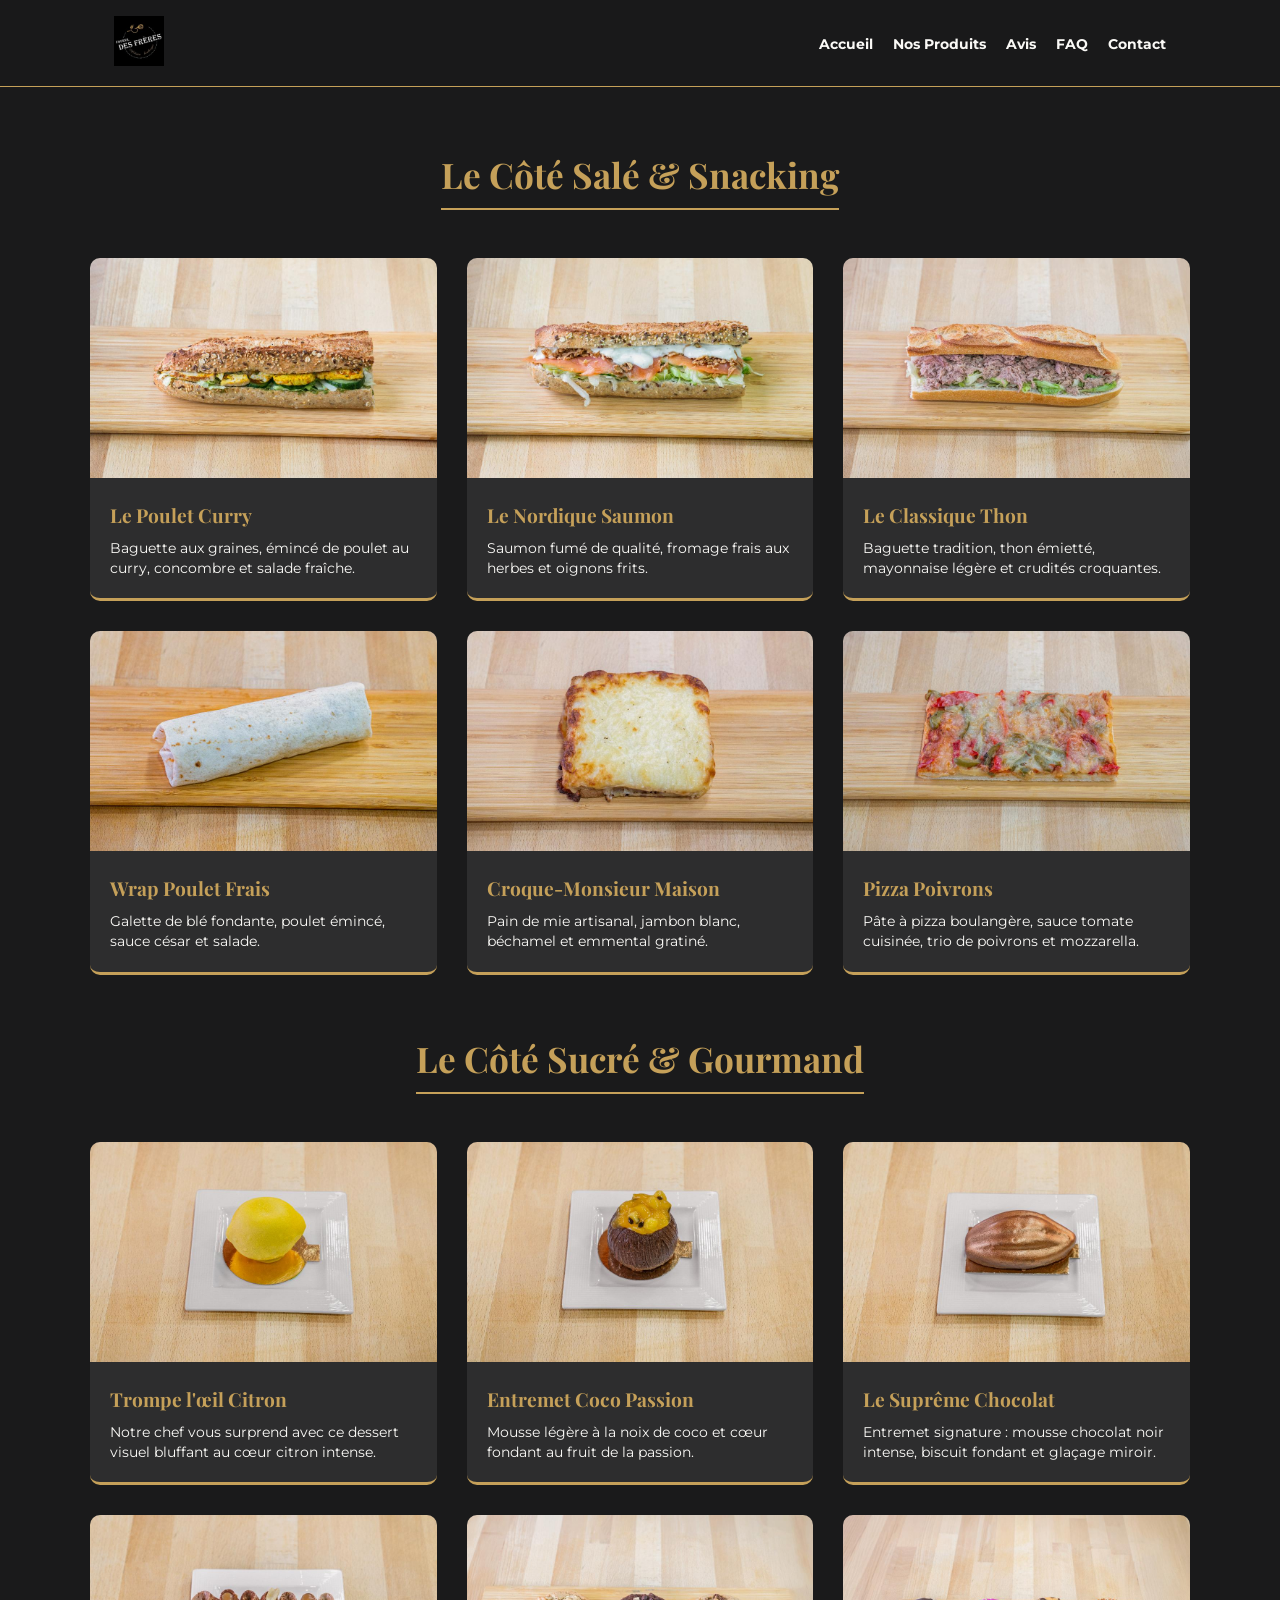
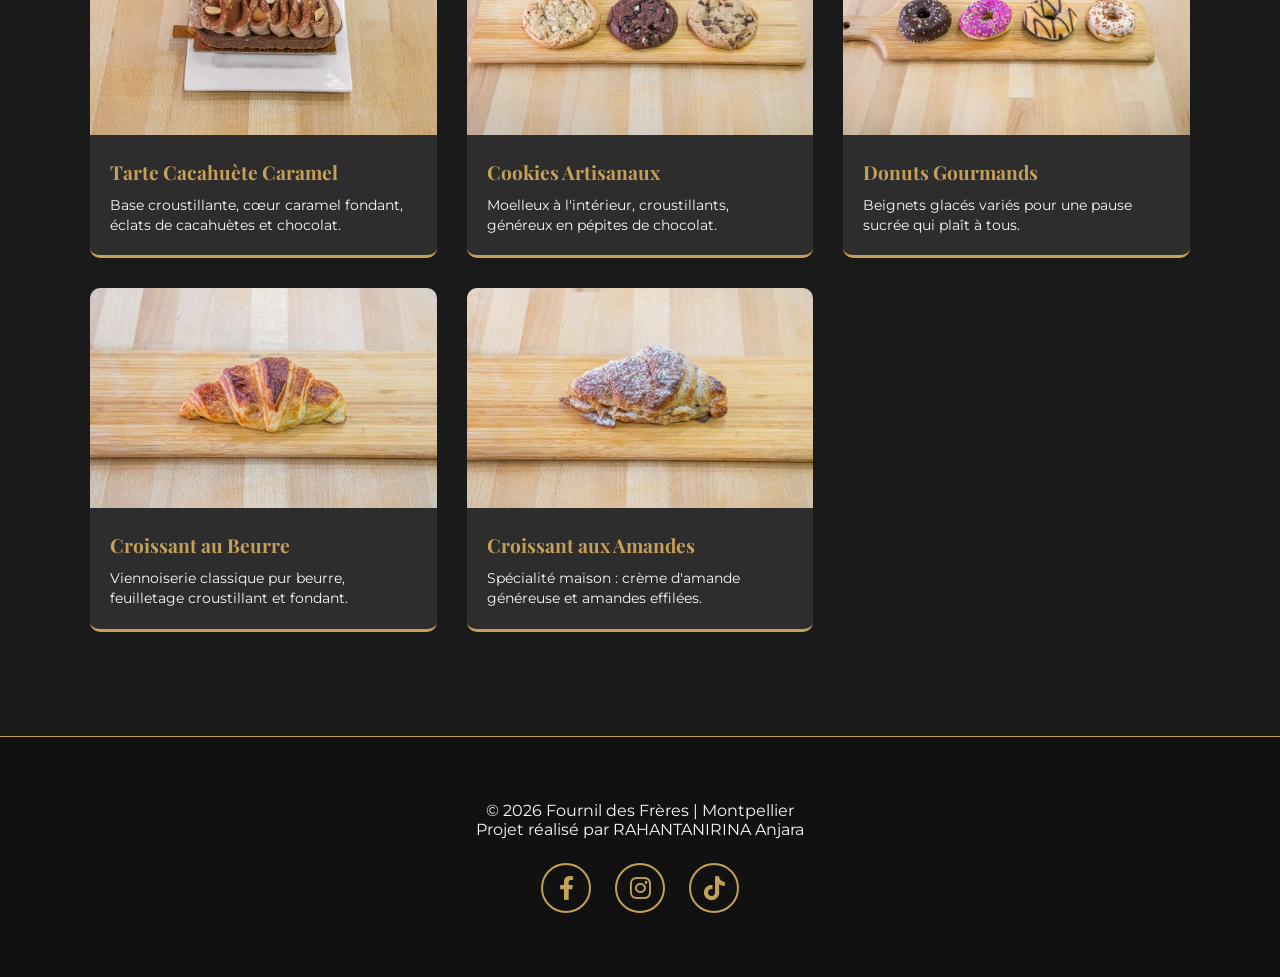
==== commit 4bd4d130: "feat/produits/tiktok" ====
--- a/produits.html
+++ b/produits.html
@@ -159,6 +159,7 @@
             <div class="footer-socials">
                 <a href="https://www.facebook.com/Fournil-Des-Freres-107066511878900" target="_blank" class="social-circle-footer"><i class="fab fa-facebook-f"></i></a>
                 <a href="https://www.instagram.com/fournildesfreres34" target="_blank" class="social-circle-footer"><i class="fab fa-instagram"></i></a>
+                <a href="https://www.tiktok.com/@fournildesfreres" target="_blank" class="social-circle-footer"><i class="fab fa-tiktok"></i></a>
             </div>
         </div>
     </footer>
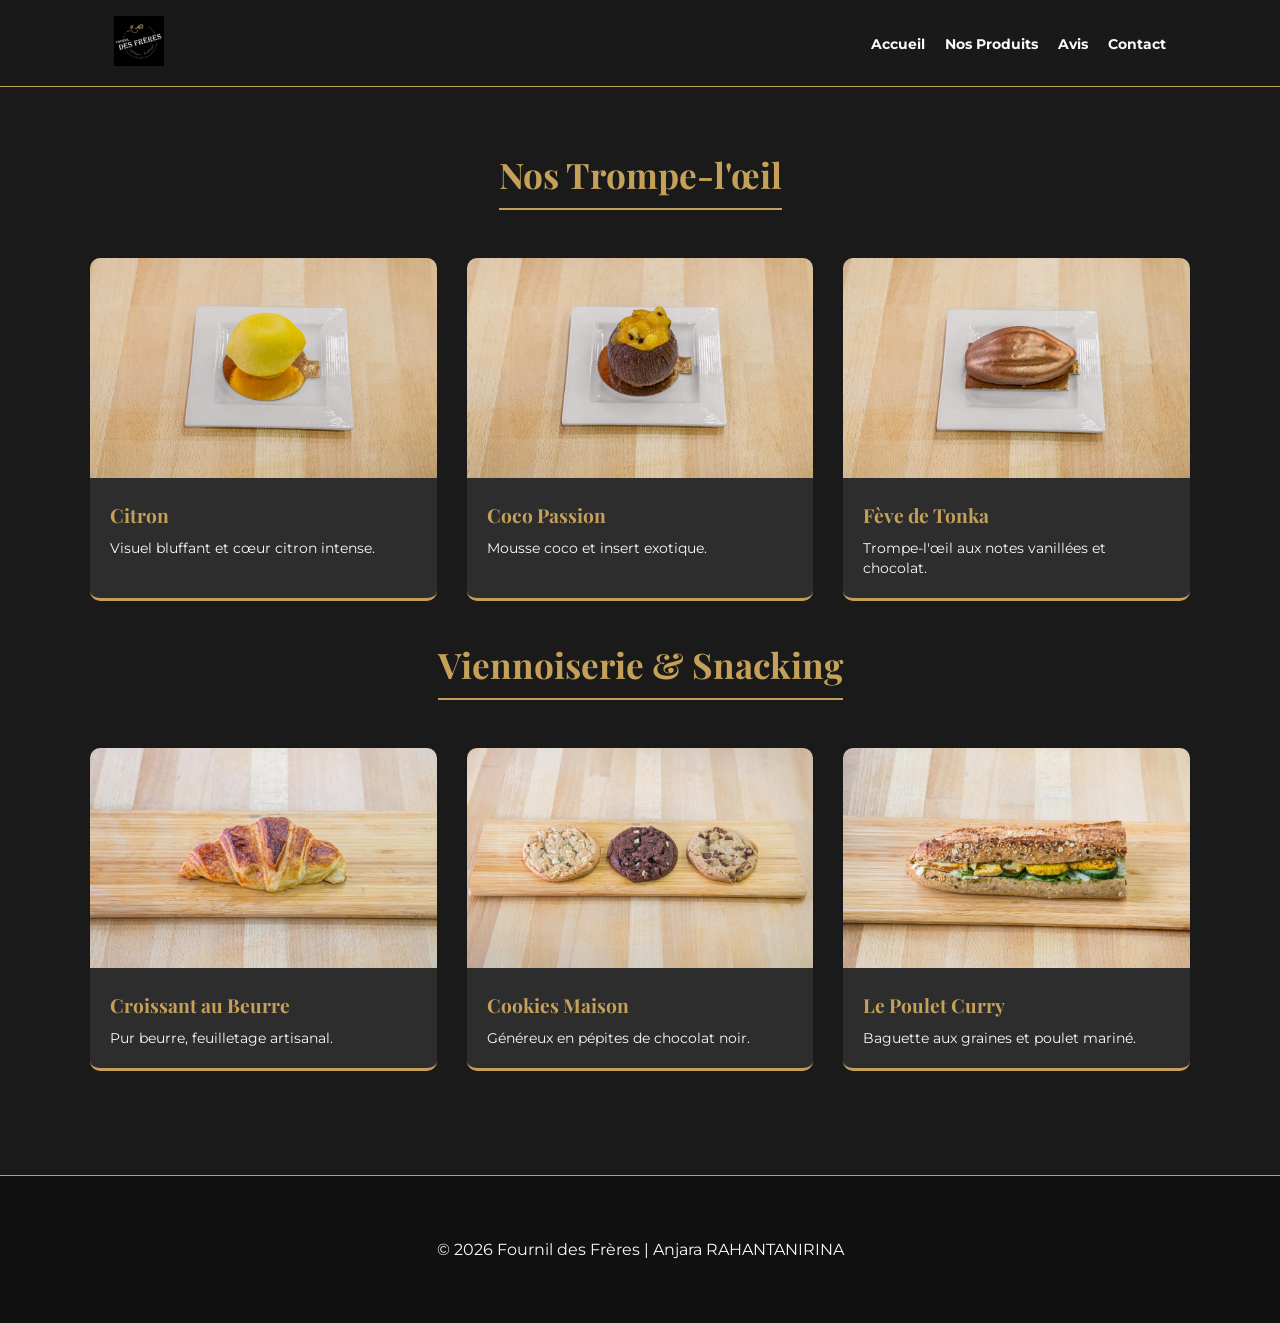
==== commit 8bca3e14: "fix/produits/avis et pdf" ====
--- a/produits.html
+++ b/produits.html
@@ -10,27 +10,16 @@
     <link rel="stylesheet" href="https://cdnjs.cloudflare.com/ajax/libs/font-awesome/6.0.0/css/all.min.css">
 </head>
 <body>
-
-    <div id="loader">
-        <img src="FDF_logo.jpg" alt="Chargement" class="loader-logo">
-    </div>
-
-    <div id="scroll-progress-bar"></div>
-
+    <div id="loader"><img src="FDF_logo.jpg" alt="Chargement" class="loader-logo"></div>
     <header id="header">
         <div class="container header-flex">
-            <div class="logo-area">
-                <a href="index.html"><img src="FDF_logo.jpg" alt="Logo" class="logo"></a>
-            </div>
-            <div class="menu-toggle" id="mobile-menu">
-                <i class="fas fa-bars"></i>
-            </div>
+            <a href="index.html"><img src="FDF_logo.jpg" alt="Logo" class="logo"></a>
+            <div class="menu-toggle" id="mobile-menu"><i class="fas fa-bars"></i></div>
             <nav class="desktop-nav">
                 <ul id="nav-list">
                     <li><a href="index.html#accueil">Accueil</a></li>
                     <li><a href="produits.html" style="color:var(--or);">Nos Produits</a></li>
                     <li><a href="index.html#avis">Avis</a></li>
-                    <li><a href="index.html#faq">FAQ</a></li>
                     <li><a href="index.html#contact">Contact</a></li>
                 </ul>
             </nav>
@@ -45,127 +34,40 @@
     </div>
 
     <main class="container section">
-        <h2 class="title">Le Côté Salé & Snacking</h2>
+        <h2 class="title">Nos Trompe-l'œil</h2>
         <div class="product-grid">
             <article class="product-card reveal">
-                <img src="sandwich-poulet-curry-graines.jpg" alt="Sandwich Poulet Curry">
-                <div class="product-info">
-                    <h3>Le Poulet Curry</h3>
-                    <p>Baguette aux graines, émincé de poulet au curry, concombre et salade fraîche.</p>
-                </div>
+                <img src="trompe-loeil-citron-patisserie-fine.jpg" alt="Citron">
+                <div class="product-info"><h3>Citron</h3><p>Visuel bluffant et cœur citron intense.</p></div>
             </article>
             <article class="product-card reveal">
-                <img src="sandwich-saumon-fume-graines.jpg" alt="Sandwich Saumon">
-                <div class="product-info">
-                    <h3>Le Nordique Saumon</h3>
-                    <p>Saumon fumé de qualité, fromage frais aux herbes et oignons frits.</p>
-                </div>
+                <img src="entremet-coco-passion-exotique.jpg" alt="Coco Passion">
+                <div class="product-info"><h3>Coco Passion</h3><p>Mousse coco et insert exotique.</p></div>
             </article>
             <article class="product-card reveal">
-                <img src="sandwich-thon-crudites-baguette.jpg" alt="Sandwich Thon">
-                <div class="product-info">
-                    <h3>Le Classique Thon</h3>
-                    <p>Baguette tradition, thon émietté, mayonnaise légère et crudités croquantes.</p>
-                </div>
-            </article>
-            <article class="product-card reveal">
-                <img src="wrap-poulet-crudites.jpg" alt="Wrap Poulet">
-                <div class="product-info">
-                    <h3>Wrap Poulet Frais</h3>
-                    <p>Galette de blé fondante, poulet émincé, sauce césar et salade.</p>
-                </div>
-            </article>
-            <article class="product-card reveal">
-                <img src="croque-monsieur-maison.jpg" alt="Croque-Monsieur">
-                <div class="product-info">
-                    <h3>Croque-Monsieur Maison</h3>
-                    <p>Pain de mie artisanal, jambon blanc, béchamel et emmental gratiné.</p>
-                </div>
-            </article>
-            <article class="product-card reveal">
-                <img src="part-pizza-artisanale-poivrons.jpg" alt="Pizza">
-                <div class="product-info">
-                    <h3>Pizza Poivrons</h3>
-                    <p>Pâte à pizza boulangère, sauce tomate cuisinée, trio de poivrons et mozzarella.</p>
-                </div>
+                <img src="entremet-chocolat-brillant.jpg" alt="Fève de Tonka">
+                <div class="product-info"><h3>Fève de Tonka</h3><p>Trompe-l'œil aux notes vanillées et chocolat.</p></div>
             </article>
         </div>
 
-        <h2 class="title" style="margin-top: 60px;">Le Côté Sucré & Gourmand</h2>
+        <h2 class="title" style="margin-top:40px;">Viennoiserie & Snacking</h2>
         <div class="product-grid">
             <article class="product-card reveal">
-                <img src="trompe-loeil-citron-patisserie-fine.jpg" alt="Trompe l'oeil Citron">
-                <div class="product-info">
-                    <h3>Trompe l'œil Citron</h3>
-                    <p>Notre chef vous surprend avec ce dessert visuel bluffant au cœur citron intense.</p>
-                </div>
-            </article>
-            <article class="product-card reveal">
-                <img src="entremet-coco-passion-exotique.jpg" alt="Coco Passion">
-                <div class="product-info">
-                    <h3>Entremet Coco Passion</h3>
-                    <p>Mousse légère à la noix de coco et cœur fondant au fruit de la passion.</p>
-                </div>
-            </article>
-            <article class="product-card reveal">
-                <img src="entremet-chocolat-brillant.jpg" alt="Entremet Chocolat">
-                <div class="product-info">
-                    <h3>Le Suprême Chocolat</h3>
-                    <p>Entremet signature : mousse chocolat noir intense, biscuit fondant et glaçage miroir.</p>
-                </div>
-            </article>
-            <article class="product-card reveal">
-                <img src="tartelette-cacahuete-caramel.jpg" alt="Tartelette Caramel">
-                <div class="product-info">
-                    <h3>Tarte Cacahuète Caramel</h3>
-                    <p>Base croustillante, cœur caramel fondant, éclats de cacahuètes et chocolat.</p>
-                </div>
+                <img src="croissant-beurre-frais-artisan.jpg" alt="Croissant">
+                <div class="product-info"><h3>Croissant au Beurre</h3><p>Pur beurre, feuilletage artisanal.</p></div>
             </article>
             <article class="product-card reveal">
                 <img src="cookies-artisanaux-chocolat-montpellier.jpg" alt="Cookies">
-                <div class="product-info">
-                    <h3>Cookies Artisanaux</h3>
-                    <p>Moelleux à l'intérieur, croustillants, généreux en pépites de chocolat.</p>
-                </div>
+                <div class="product-info"><h3>Cookies Maison</h3><p>Généreux en pépites de chocolat noir.</p></div>
             </article>
             <article class="product-card reveal">
-                <img src="assortiment-donuts-gourmands.jpg" alt="Donuts">
-                <div class="product-info">
-                    <h3>Donuts Gourmands</h3>
-                    <p>Beignets glacés variés pour une pause sucrée qui plaît à tous.</p>
-                </div>
-            </article>
-             <article class="product-card reveal">
-                <img src="croissant-beurre-frais-artisan.jpg" alt="Croissant">
-                <div class="product-info">
-                    <h3>Croissant au Beurre</h3>
-                    <p>Viennoiserie classique pur beurre, feuilletage croustillant et fondant.</p>
-                </div>
-            </article>
-             <article class="product-card reveal">
-                <img src="croissant-aux-amandes-montpellier.jpg" alt="Croissant Amandes">
-                <div class="product-info">
-                    <h3>Croissant aux Amandes</h3>
-                    <p>Spécialité maison : crème d'amande généreuse et amandes effilées.</p>
-                </div>
+                <img src="sandwich-poulet-curry-graines.jpg" alt="Sandwich">
+                <div class="product-info"><h3>Le Poulet Curry</h3><p>Baguette aux graines et poulet mariné.</p></div>
             </article>
         </div>
     </main>
 
-    <footer>
-        <div class="container footer-content">
-            <p>© 2026 Fournil des Frères | Montpellier</p>
-            <p class="credits">Projet réalisé par RAHANTANIRINA Anjara</p>
-            <div class="footer-socials">
-                <a href="https://www.facebook.com/Fournil-Des-Freres-107066511878900" target="_blank" class="social-circle-footer"><i class="fab fa-facebook-f"></i></a>
-                <a href="https://www.instagram.com/fournildesfreres34" target="_blank" class="social-circle-footer"><i class="fab fa-instagram"></i></a>
-                <a href="https://www.tiktok.com/@fournildesfreres" target="_blank" class="social-circle-footer"><i class="fab fa-tiktok"></i></a>
-            </div>
-        </div>
-    </footer>
-
-    <button id="backToTop"><i class="fas fa-arrow-up"></i></button>
-
+    <footer><p>© 2026 Fournil des Frères | Anjara RAHANTANIRINA</p></footer>
     <script src="script.js"></script>
 </body>
 </html>
--- a/style.css
+++ b/style.css
@@ -115,6 +115,42 @@
 .btn-gps { display: flex; align-items: center; justify-content: center; background: #34495e; color: white; padding: 1rem; border-radius: 8px; font-weight: bold; margin: 1rem 0; transition: var(--transition); }
 .btn-gps:hover { background: var(--or); color: var(--noir); }
 
+/* STYLE DÉPÔT DE FICHIER */
+.file-upload-wrapper {
+    margin-bottom: 1.5rem;
+    text-align: left;
+}
+
+#file-upload {
+    display: none; /* On cache l'input moche par défaut */
+}
+
+.custom-file-upload {
+    display: inline-block;
+    padding: 10px 20px;
+    cursor: pointer;
+    background: transparent;
+    border: 1px dashed var(--or);
+    color: var(--or);
+    border-radius: 5px;
+    font-weight: bold;
+    transition: var(--transition);
+    width: 100%;
+    text-align: center;
+}
+
+.custom-file-upload:hover {
+    background: rgba(197, 160, 89, 0.1);
+}
+
+#file-name-display {
+    display: block;
+    margin-top: 8px;
+    font-size: 0.8rem;
+    color: #aaa;
+    text-align: center;
+}
+
 /* FOOTER LOGOS */
 footer { padding: 4rem 0; text-align: center; border-top: 1px solid var(--or); background: #111; }
 .footer-socials { display: flex; justify-content: center; gap: 1.5rem; margin-top: 1.5rem; }
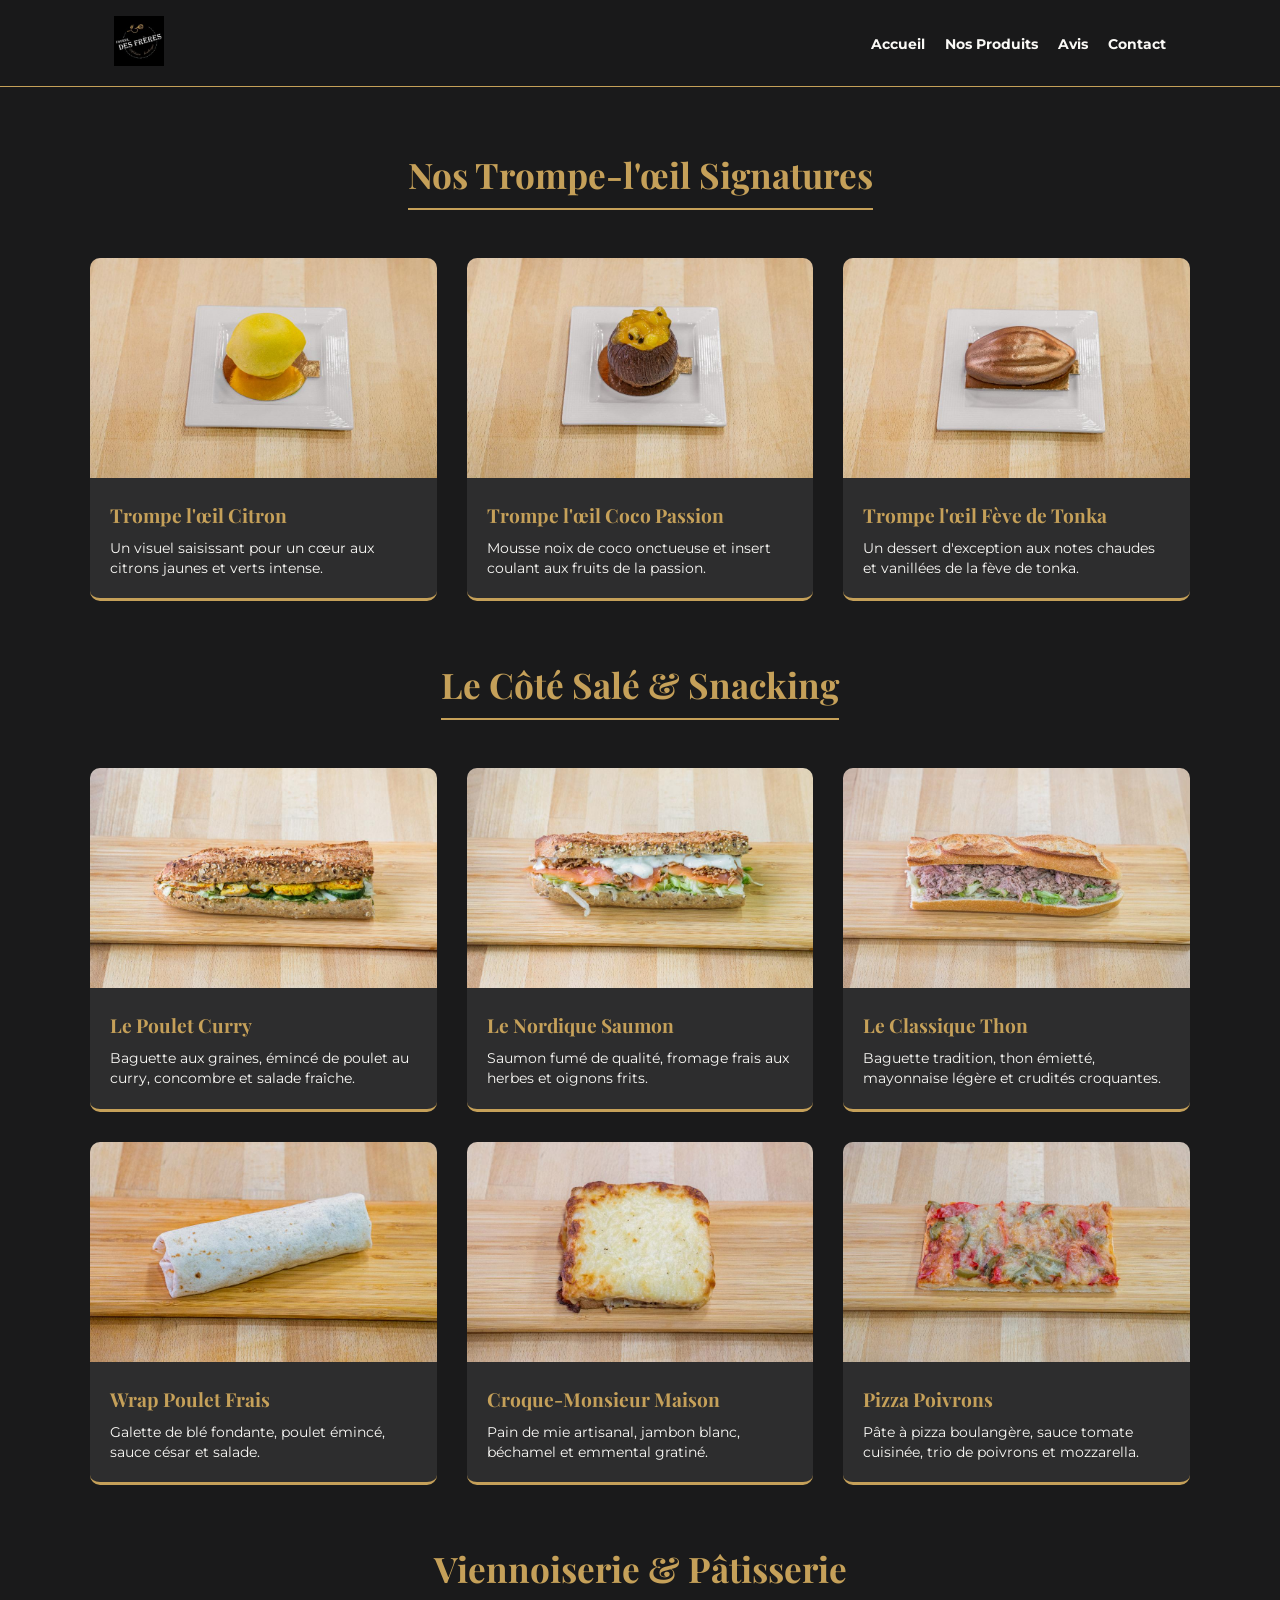
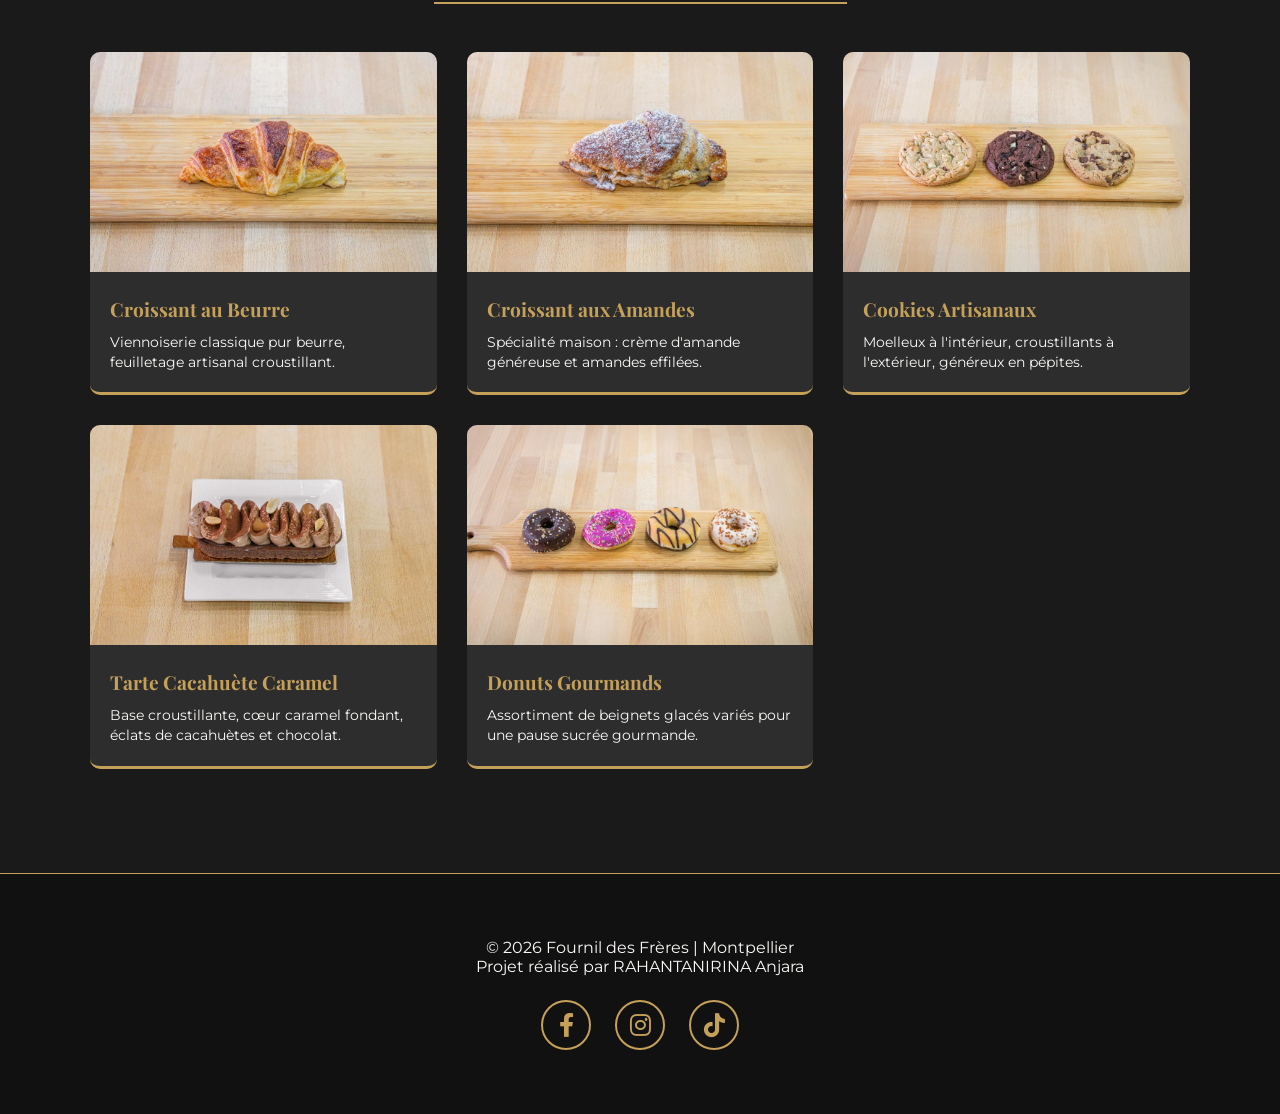
==== commit 30a3fcf4: "feat/produits/rendu" ====
--- a/produits.html
+++ b/produits.html
@@ -11,6 +11,7 @@
 </head>
 <body>
     <div id="loader"><img src="FDF_logo.jpg" alt="Chargement" class="loader-logo"></div>
+    <div id="scroll-progress-bar"></div>
     <header id="header">
         <div class="container header-flex">
             <a href="index.html"><img src="FDF_logo.jpg" alt="Logo" class="logo"></a>
@@ -34,40 +35,132 @@
     </div>
 
     <main class="container section">
-        <h2 class="title">Nos Trompe-l'œil</h2>
+        
+        <h2 class="title">Nos Trompe-l'œil Signatures</h2>
         <div class="product-grid">
             <article class="product-card reveal">
-                <img src="trompe-loeil-citron-patisserie-fine.jpg" alt="Citron">
-                <div class="product-info"><h3>Citron</h3><p>Visuel bluffant et cœur citron intense.</p></div>
+                <img src="trompe-loeil-citron-patisserie-fine.jpg" alt="Trompe l'oeil Citron">
+                <div class="product-info">
+                    <h3>Trompe l'œil Citron</h3>
+                    <p>Un visuel saisissant pour un cœur aux citrons jaunes et verts intense.</p>
+                </div>
             </article>
             <article class="product-card reveal">
-                <img src="entremet-coco-passion-exotique.jpg" alt="Coco Passion">
-                <div class="product-info"><h3>Coco Passion</h3><p>Mousse coco et insert exotique.</p></div>
+                <img src="entremet-coco-passion-exotique.jpg" alt="Trompe l'oeil Coco Passion">
+                <div class="product-info">
+                    <h3>Trompe l'œil Coco Passion</h3>
+                    <p>Mousse noix de coco onctueuse et insert coulant aux fruits de la passion.</p>
+                </div>
             </article>
             <article class="product-card reveal">
-                <img src="entremet-chocolat-brillant.jpg" alt="Fève de Tonka">
-                <div class="product-info"><h3>Fève de Tonka</h3><p>Trompe-l'œil aux notes vanillées et chocolat.</p></div>
+                <img src="entremet-chocolat-brillant.jpg" alt="Trompe l'oeil Fève de Tonka">
+                <div class="product-info">
+                    <h3>Trompe l'œil Fève de Tonka</h3>
+                    <p>Un dessert d'exception aux notes chaudes et vanillées de la fève de tonka.</p>
+                </div>
             </article>
         </div>
 
-        <h2 class="title" style="margin-top:40px;">Viennoiserie & Snacking</h2>
+        <h2 class="title" style="margin-top: 60px;">Le Côté Salé & Snacking</h2>
+        <div class="product-grid">
+            <article class="product-card reveal">
+                <img src="sandwich-poulet-curry-graines.jpg" alt="Sandwich Poulet Curry">
+                <div class="product-info">
+                    <h3>Le Poulet Curry</h3>
+                    <p>Baguette aux graines, émincé de poulet au curry, concombre et salade fraîche.</p>
+                </div>
+            </article>
+            <article class="product-card reveal">
+                <img src="sandwich-saumon-fume-graines.jpg" alt="Sandwich Saumon">
+                <div class="product-info">
+                    <h3>Le Nordique Saumon</h3>
+                    <p>Saumon fumé de qualité, fromage frais aux herbes et oignons frits.</p>
+                </div>
+            </article>
+            <article class="product-card reveal">
+                <img src="sandwich-thon-crudites-baguette.jpg" alt="Sandwich Thon">
+                <div class="product-info">
+                    <h3>Le Classique Thon</h3>
+                    <p>Baguette tradition, thon émietté, mayonnaise légère et crudités croquantes.</p>
+                </div>
+            </article>
+            <article class="product-card reveal">
+                <img src="wrap-poulet-crudites.jpg" alt="Wrap Poulet">
+                <div class="product-info">
+                    <h3>Wrap Poulet Frais</h3>
+                    <p>Galette de blé fondante, poulet émincé, sauce césar et salade.</p>
+                </div>
+            </article>
+            <article class="product-card reveal">
+                <img src="croque-monsieur-maison.jpg" alt="Croque-Monsieur">
+                <div class="product-info">
+                    <h3>Croque-Monsieur Maison</h3>
+                    <p>Pain de mie artisanal, jambon blanc, béchamel et emmental gratiné.</p>
+                </div>
+            </article>
+            <article class="product-card reveal">
+                <img src="part-pizza-artisanale-poivrons.jpg" alt="Pizza Poivrons">
+                <div class="product-info">
+                    <h3>Pizza Poivrons</h3>
+                    <p>Pâte à pizza boulangère, sauce tomate cuisinée, trio de poivrons et mozzarella.</p>
+                </div>
+            </article>
+        </div>
+
+        <h2 class="title" style="margin-top: 60px;">Viennoiserie & Pâtisserie</h2>
         <div class="product-grid">
             <article class="product-card reveal">
                 <img src="croissant-beurre-frais-artisan.jpg" alt="Croissant">
-                <div class="product-info"><h3>Croissant au Beurre</h3><p>Pur beurre, feuilletage artisanal.</p></div>
+                <div class="product-info">
+                    <h3>Croissant au Beurre</h3>
+                    <p>Viennoiserie classique pur beurre, feuilletage artisanal croustillant.</p>
+                </div>
+            </article>
+            <article class="product-card reveal">
+                <img src="croissant-aux-amandes-montpellier.jpg" alt="Croissant Amandes">
+                <div class="product-info">
+                    <h3>Croissant aux Amandes</h3>
+                    <p>Spécialité maison : crème d'amande généreuse et amandes effilées.</p>
+                </div>
             </article>
             <article class="product-card reveal">
                 <img src="cookies-artisanaux-chocolat-montpellier.jpg" alt="Cookies">
-                <div class="product-info"><h3>Cookies Maison</h3><p>Généreux en pépites de chocolat noir.</p></div>
+                <div class="product-info">
+                    <h3>Cookies Artisanaux</h3>
+                    <p>Moelleux à l'intérieur, croustillants à l'extérieur, généreux en pépites.</p>
+                </div>
             </article>
             <article class="product-card reveal">
-                <img src="sandwich-poulet-curry-graines.jpg" alt="Sandwich">
-                <div class="product-info"><h3>Le Poulet Curry</h3><p>Baguette aux graines et poulet mariné.</p></div>
+                <img src="tartelette-cacahuete-caramel.jpg" alt="Tartelette Cacahuète Caramel">
+                <div class="product-info">
+                    <h3>Tarte Cacahuète Caramel</h3>
+                    <p>Base croustillante, cœur caramel fondant, éclats de cacahuètes et chocolat.</p>
+                </div>
+            </article>
+            <article class="product-card reveal">
+                <img src="assortiment-donuts-gourmands.jpg" alt="Donuts">
+                <div class="product-info">
+                    <h3>Donuts Gourmands</h3>
+                    <p>Assortiment de beignets glacés variés pour une pause sucrée gourmande.</p>
+                </div>
             </article>
         </div>
     </main>
 
-    <footer><p>© 2026 Fournil des Frères | Anjara RAHANTANIRINA</p></footer>
+    <footer>
+        <div class="container footer-content">
+            <p>© 2026 Fournil des Frères | Montpellier</p>
+            <p class="credits">Projet réalisé par RAHANTANIRINA Anjara</p>
+            <div class="footer-socials">
+                <a href="https://www.facebook.com/Fournil-Des-Freres-107066511878900" target="_blank" class="social-circle-footer"><i class="fab fa-facebook-f"></i></a>
+                <a href="https://www.instagram.com/fournildesfreres34" target="_blank" class="social-circle-footer"><i class="fab fa-instagram"></i></a>
+                <a href="https://www.tiktok.com/@fournildesfreres" target="_blank" class="social-circle-footer"><i class="fab fa-tiktok"></i></a>
+            </div>
+        </div>
+    </footer>
+
+    <button id="backToTop"><i class="fas fa-arrow-up"></i></button>
+
     <script src="script.js"></script>
 </body>
 </html>
--- a/style.css
+++ b/style.css
@@ -1,3 +1,6 @@
+/* =========================================
+   VARIABLES & BASE
+   ========================================= */
 :root {
     --noir: #1A1A1B;
     --or: #C5A059;
@@ -6,63 +9,104 @@
     --transition: all 0.3s ease-in-out;
 }
 
-/* BASE */
 * { margin: 0; padding: 0; box-sizing: border-box; }
 html { scroll-behavior: smooth; font-size: 16px; }
-body { background: var(--noir); color: var(--creme); font-family: 'Montserrat', sans-serif; overflow-x: hidden; padding-bottom: 65px; }
+body { 
+    background: var(--noir); 
+    color: var(--creme); 
+    font-family: 'Montserrat', sans-serif; 
+    overflow-x: hidden; 
+    padding-bottom: 65px; /* Espace pour la barre mobile */
+}
 a { color: inherit; text-decoration: none; transition: var(--transition); }
 ul { list-style: none; }
 
-/* LOADER & BARRE DE PROGRESSION */
-#loader { position: fixed; top: 0; left: 0; width: 100vw; height: 100vh; background-color: var(--noir); display: flex; justify-content: center; align-items: center; z-index: 9999; transition: opacity 0.6s ease, visibility 0.6s ease; }
+/* =========================================
+   ANIMATIONS & LOADER
+   ========================================= */
+#loader {
+    position: fixed; top: 0; left: 0; width: 100vw; height: 100vh;
+    background-color: var(--noir); display: flex; justify-content: center; align-items: center;
+    z-index: 9999; transition: opacity 0.6s ease, visibility 0.6s ease;
+}
 #loader.hidden { opacity: 0; visibility: hidden; }
 .loader-logo { width: 100px; border-radius: 50%; animation: pulse 1.5s infinite; }
-@keyframes pulse { 0% { transform: scale(0.9); box-shadow: 0 0 0 0 rgba(197, 160, 89, 0.7); } 70% { transform: scale(1.1); box-shadow: 0 0 0 15px rgba(197, 160, 89, 0); } 100% { transform: scale(0.9); box-shadow: 0 0 0 0 rgba(197, 160, 89, 0); } }
+@keyframes pulse { 
+    0% { transform: scale(0.9); box-shadow: 0 0 0 0 rgba(197, 160, 89, 0.7); } 
+    70% { transform: scale(1.1); box-shadow: 0 0 0 15px rgba(197, 160, 89, 0); } 
+    100% { transform: scale(0.9); box-shadow: 0 0 0 0 rgba(197, 160, 89, 0); } 
+}
+
 #scroll-progress-bar { position: fixed; top: 0; left: 0; width: 0%; height: 4px; background-color: var(--or); z-index: 10000; transition: width 0.1s ease; }
 
-/* CONTENEURS & TITRES */
+.reveal { opacity: 0; transform: translateY(30px); transition: 1.2s all ease; }
+.reveal.active { opacity: 1; transform: translateY(0); }
+
+@keyframes fade { from { opacity: 0.4; } to { opacity: 1; } }
+
+/* =========================================
+   LAYOUT GÉNÉRAL & TITRES
+   ========================================= */
 .container { max-width: 1100px; margin: auto; padding: 0 1.5rem; }
 .section { padding: 4rem 0; }
 .bg-alt { background: var(--gris); }
+
 .title { text-align: center; color: var(--or); font-family: 'Playfair Display', serif; font-size: 2.2rem; margin: 0 auto 3rem auto; border-bottom: 2px solid var(--or); display: table; padding-bottom: 10px; }
 .title-left { color: var(--or); font-family: 'Playfair Display', serif; font-size: 2rem; margin-bottom: 1.5rem; }
 .tradition-tag { color: var(--or); font-weight: bold; font-style: italic; display: block; margin-top: 1rem; }
 
-/* HEADER & NAV */
+/* =========================================
+   HEADER & NAVIGATION DESKTOP
+   ========================================= */
 header { background: rgba(26,26,27,0.98); padding: 1rem 0; border-bottom: 1px solid var(--or); position: sticky; top: 0; z-index: 1000; }
 .header-flex { display: flex; justify-content: space-between; align-items: center; }
 .logo { height: 50px; transition: var(--transition); }
 .logo:hover { transform: scale(1.1); }
+
 .desktop-nav { width: 0; } 
 #nav-list { display: none; } 
+
 .menu-toggle { display: block; color: var(--or); font-size: 1.5rem; cursor: pointer; margin-left: auto; }
 .menu-toggle i { transition: 0.4s; }
 .menu-toggle.active i { transform: rotate(180deg); }
+
 #nav-list.active { display: flex; flex-direction: column; position: absolute; top: 100%; left: 0; width: 100%; background: var(--noir); padding: 2rem; border-bottom: 2px solid var(--or); text-align: center; }
 #nav-list li { margin: 1rem 0; font-weight: bold; }
 
-/* BARRE MOBILE BASSE */
+/* =========================================
+   NAVIGATION MOBILE (TAB BAR)
+   ========================================= */
 .mobile-tab-bar { position: fixed; bottom: 0; left: 0; width: 100%; height: 65px; background: #111; border-top: 1px solid var(--or); display: flex; justify-content: space-around; align-items: center; z-index: 2000; }
 .mobile-tab-bar a { display: flex; flex-direction: column; align-items: center; font-size: 0.7rem; color: white; }
 .mobile-tab-bar a i { font-size: 1.4rem; color: var(--or); margin-bottom: 2px; }
 
-/* HERO */
+/* =========================================
+   SECTION HERO (ACCUEIL)
+   ========================================= */
 .hero { height: 75vh; background: linear-gradient(rgba(0,0,0,0.6), rgba(0,0,0,0.6)), url('https://images.unsplash.com/photo-1509440159596-0249088772ff?q=80&w=2072'); background-size: cover; background-position: center; display: flex; align-items: center; justify-content: center; text-align: center; }
 .hero h1 { font-size: 3rem; font-family: 'Playfair Display', serif; color: var(--or); }
+.hero p { font-size: 1.2rem; margin-top: 10px; }
+
 .status-badge { display: inline-block; padding: 0.5rem 1rem; border-radius: 20px; font-weight: bold; margin-bottom: 1.5rem; font-size: 0.8rem; }
 .open { background: #27ae60; color: white; }
 .closed { background: #c0392b; color: white; }
-.social-hero a { color: var(--or); font-size: 2rem; margin: 0 10px; display: inline-block; transition: var(--transition); }
+
+.social-hero a { color: var(--or); font-size: 2rem; margin: 15px 10px; display: inline-block; transition: var(--transition); }
 .social-hero a:hover { transform: translateY(-8px) scale(1.1); color: white; }
+
 .btn-gold-hero { display: inline-block; background: var(--or); color: var(--noir); padding: 1rem 2.5rem; font-weight: bold; border-radius: 5px; margin-top: 1.5rem; transition: var(--transition); }
 .btn-gold-hero:hover { transform: translateY(-5px); background: white; }
 
-/* ENGAGEMENTS */
+/* =========================================
+   ENGAGEMENTS
+   ========================================= */
 .engagements-grid { display: grid; grid-template-columns: repeat(auto-fit, minmax(280px, 1fr)); gap: 2.5rem; text-align: center; }
 .eng-item i { font-size: 2.5rem; color: var(--or); margin-bottom: 1rem; transition: var(--transition); }
 .eng-item:hover i { transform: scale(1.2) rotate(10deg); }
 
-/* CARROUSEL */
+/* =========================================
+   CARROUSEL
+   ========================================= */
 .carousel-container { position: relative; max-width: 800px; margin: auto; overflow: hidden; border: 2px solid var(--or); border-radius: 15px; }
 .carousel-slide { display: none; }
 .carousel-slide.active { display: block; animation: fade 0.8s; }
@@ -73,18 +117,9 @@
 .carousel-btn:hover { background: var(--or); }
 .prev { left: 0; } .next { right: 0; }
 
-/* AVIS & FAQ */
-.reviews-grid { display: grid; grid-template-columns: repeat(auto-fit, minmax(300px, 1fr)); gap: 2rem; }
-.review-card { background: var(--gris); padding: 2.5rem; border-radius: 10px; border-left: 4px solid var(--or); transition: var(--transition); }
-.review-card:hover { transform: translateY(-10px); }
-.stars { color: var(--or); margin-bottom: 1rem; font-size: 1.2rem; }
-.client-name { display: block; margin-top: 1rem; font-weight: bold; color: var(--or); }
-.faq-container { max-width: 800px; margin: auto; }
-.faq-item { border: 1px solid var(--or); margin-bottom: 10px; border-radius: 8px; }
-.faq-question { padding: 1.2rem; cursor: pointer; display: flex; justify-content: space-between; font-weight: bold; color: var(--or); }
-.faq-answer { padding: 1.2rem; display: none; background: rgba(197, 160, 89, 0.1); border-top: 1px solid var(--or); }
-
-/* STYLE DE L'AVIS GOOGLE (Page Accueil) */
+/* =========================================
+   AVIS GOOGLE CARD
+   ========================================= */
 .google-review-card { background: #ffffff; color: #333; max-width: 600px; margin: 0 auto; padding: 20px; border-radius: 12px; box-shadow: 0 4px 15px rgba(0,0,0,0.1); }
 .reviewer-info { display: flex; align-items: center; gap: 15px; position: relative; margin-bottom: 10px; }
 .reviewer-info .avatar { background-color: #fbbc04; color: white; width: 40px; height: 40px; border-radius: 50%; display: flex; justify-content: center; align-items: center; font-weight: bold; font-size: 1.2rem; }
@@ -95,7 +130,17 @@
 .btn-leave-review { color: #1a73e8; font-weight: bold; font-size: 0.9rem; }
 .btn-leave-review:hover { text-decoration: underline; }
 
-/* GRILLE PAGE PRODUITS */
+/* =========================================
+   FAQ
+   ========================================= */
+.faq-container { max-width: 800px; margin: auto; }
+.faq-item { border: 1px solid var(--or); margin-bottom: 10px; border-radius: 8px; }
+.faq-question { padding: 1.2rem; cursor: pointer; display: flex; justify-content: space-between; font-weight: bold; color: var(--or); }
+.faq-answer { padding: 1.2rem; display: none; background: rgba(197, 160, 89, 0.1); border-top: 1px solid var(--or); }
+
+/* =========================================
+   GRILLE PAGE PRODUITS
+   ========================================= */
 .product-grid { display: grid; grid-template-columns: repeat(auto-fill, minmax(280px, 1fr)); gap: 30px; margin-bottom: 40px; }
 .product-card { background: var(--gris); border-radius: 10px; overflow: hidden; transition: var(--transition); border-bottom: 3px solid var(--or); }
 .product-card:hover { transform: translateY(-5px); box-shadow: 0 10px 20px rgba(0,0,0,0.5); }
@@ -104,54 +149,47 @@
 .product-info h3 { color: var(--or); font-size: 1.2rem; margin-bottom: 10px; font-family: 'Playfair Display', serif; }
 .product-info p { font-size: 0.9rem; line-height: 1.4; }
 
-/* CONTACT */
+/* =========================================
+   SECTION CONTACT & FORMULAIRE (CORRIGÉ)
+   ========================================= */
 .contact-wrapper { display: grid; grid-template-columns: repeat(auto-fit, minmax(320px, 1fr)); gap: 3rem; align-items: start; }
 .contact-form h3 { color: var(--or) !important; font-family: 'Playfair Display', serif; font-size: 1.8rem; margin-bottom: 1.5rem; text-align: center; }
-.contact-form input, .contact-form textarea { width: 100%; padding: 1rem; margin-bottom: 1rem; background: #111; border: 1px solid var(--or); color: white; border-radius: 5px; font-family: inherit; }
-.btn-gold { background: var(--or); color: var(--noir); border: none; padding: 1rem; width: 100%; font-weight: bold; cursor: pointer; transition: var(--transition); }
+
+/* Styles des champs de texte */
+.contact-form input[type="text"], 
+.contact-form input[type="email"], 
+.contact-form textarea { 
+    width: 100%; padding: 1rem; margin-bottom: 1rem; 
+    background: #111; border: 1px solid var(--or); 
+    color: white; border-radius: 5px; font-family: inherit; 
+}
+.contact-form textarea { height: 120px; resize: vertical; }
+
+/* Bouton Envoyer */
+.btn-gold { background: var(--or); color: var(--noir); border: none; padding: 1rem; width: 100%; font-weight: bold; cursor: pointer; transition: var(--transition); border-radius: 5px;}
 .btn-gold:hover { background: white; }
+
+/* NOUVEAU : STYLE DÉPÔT DE FICHIER (PDF) */
+.file-upload-wrapper { margin-bottom: 1.5rem; text-align: left; }
+#file-upload { display: none; }
+.custom-file-upload {
+    display: inline-block; padding: 10px 20px; cursor: pointer;
+    background: transparent; border: 1px dashed var(--or);
+    color: var(--or); border-radius: 5px; font-weight: bold;
+    transition: var(--transition); width: 100%; text-align: center;
+}
+.custom-file-upload:hover { background: rgba(197, 160, 89, 0.1); }
+#file-name-display { display: block; margin-top: 8px; font-size: 0.8rem; color: #aaa; text-align: center; }
+
+/* Liens annexes contact */
 .phone-link-anim { display: inline-block; color: var(--or); font-weight: bold; font-size: 1.4rem; margin-top: 1.5rem; text-align: center; width: 100%; transition: var(--transition); }
 .phone-link-anim:hover { transform: scale(1.08); color: white; text-shadow: 0 0 10px rgba(197, 160, 89, 0.5); }
 .btn-gps { display: flex; align-items: center; justify-content: center; background: #34495e; color: white; padding: 1rem; border-radius: 8px; font-weight: bold; margin: 1rem 0; transition: var(--transition); }
 .btn-gps:hover { background: var(--or); color: var(--noir); }
 
-/* STYLE DÉPÔT DE FICHIER */
-.file-upload-wrapper {
-    margin-bottom: 1.5rem;
-    text-align: left;
-}
-
-#file-upload {
-    display: none; /* On cache l'input moche par défaut */
-}
-
-.custom-file-upload {
-    display: inline-block;
-    padding: 10px 20px;
-    cursor: pointer;
-    background: transparent;
-    border: 1px dashed var(--or);
-    color: var(--or);
-    border-radius: 5px;
-    font-weight: bold;
-    transition: var(--transition);
-    width: 100%;
-    text-align: center;
-}
-
-.custom-file-upload:hover {
-    background: rgba(197, 160, 89, 0.1);
-}
-
-#file-name-display {
-    display: block;
-    margin-top: 8px;
-    font-size: 0.8rem;
-    color: #aaa;
-    text-align: center;
-}
-
-/* FOOTER LOGOS */
+/* =========================================
+   FOOTER & BOUTON RETOUR EN HAUT
+   ========================================= */
 footer { padding: 4rem 0; text-align: center; border-top: 1px solid var(--or); background: #111; }
 .footer-socials { display: flex; justify-content: center; gap: 1.5rem; margin-top: 1.5rem; }
 .social-circle-footer { display: flex !important; align-items: center; justify-content: center; width: 50px; height: 50px; border: 2px solid var(--or) !important; border-radius: 50%; transition: var(--transition); background: transparent; }
@@ -159,20 +197,18 @@
 .social-circle-footer:hover { background: var(--or); transform: rotate(360deg); }
 .social-circle-footer:hover i { color: var(--noir) !important; }
 
-/* REVEAL & BACK TO TOP */
-.reveal { opacity: 0; transform: translateY(30px); transition: 1.2s all ease; }
-.reveal.active { opacity: 1; transform: translateY(0); }
 #backToTop { position: fixed; bottom: 85px; right: 20px; background: var(--or); border: none; padding: 12px; border-radius: 50%; cursor: pointer; display: none; color: var(--noir); z-index: 1000; transition: var(--transition); }
 #backToTop:hover { transform: scale(1.1); background: white; }
 
-/* MEDIA QUERIES : CENTRAGE MOBILE */
+/* =========================================
+   MEDIA QUERIES (RESPONSIVE)
+   ========================================= */
 @media (max-width: 991px) {
-    .eng-item, .about-content, .review-card, .contact-map { text-align: center; }
+    .eng-item, .about-content, .contact-map { text-align: center; }
     .contact-map p { display: flex; flex-direction: column; align-items: center; justify-content: center; margin-bottom: 10px; }
     .contact-map p i { margin-bottom: 5px; font-size: 1.2rem; }
 }
 
-/* MEDIA QUERIES : ORDINATEUR */
 @media (min-width: 992px) {
     body { padding-bottom: 0; }
     .mobile-tab-bar, .menu-toggle { display: none !important; }
@@ -186,8 +222,6 @@
     .hero h1 { font-size: 4.5rem; }
     .carousel-slide img { height: 450px; }
     #backToTop { bottom: 25px; }
-    .about-content, .contact-map, .review-card { text-align: left; }
+    .about-content, .contact-map { text-align: left; }
     .eng-item { text-align: center; }
 }
-
-@keyframes fade { from { opacity: 0.4; } to { opacity: 1; } }
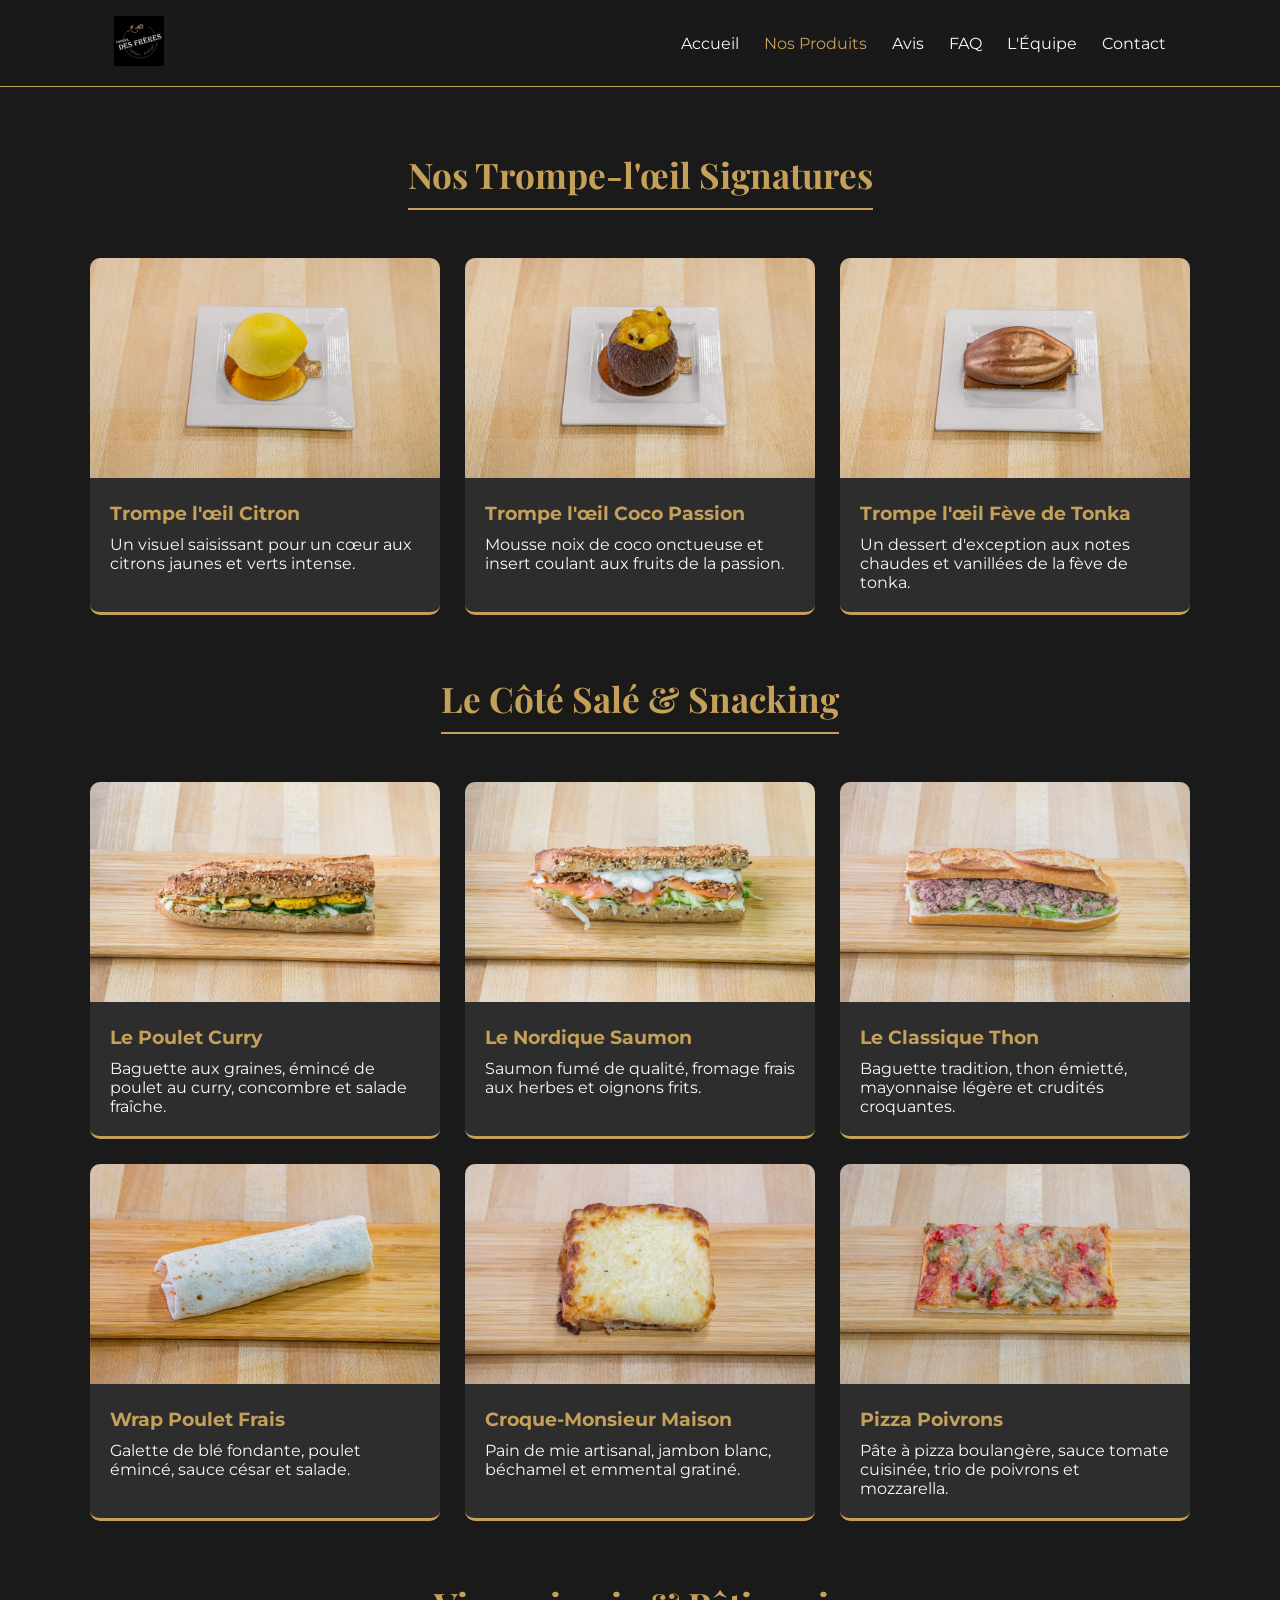
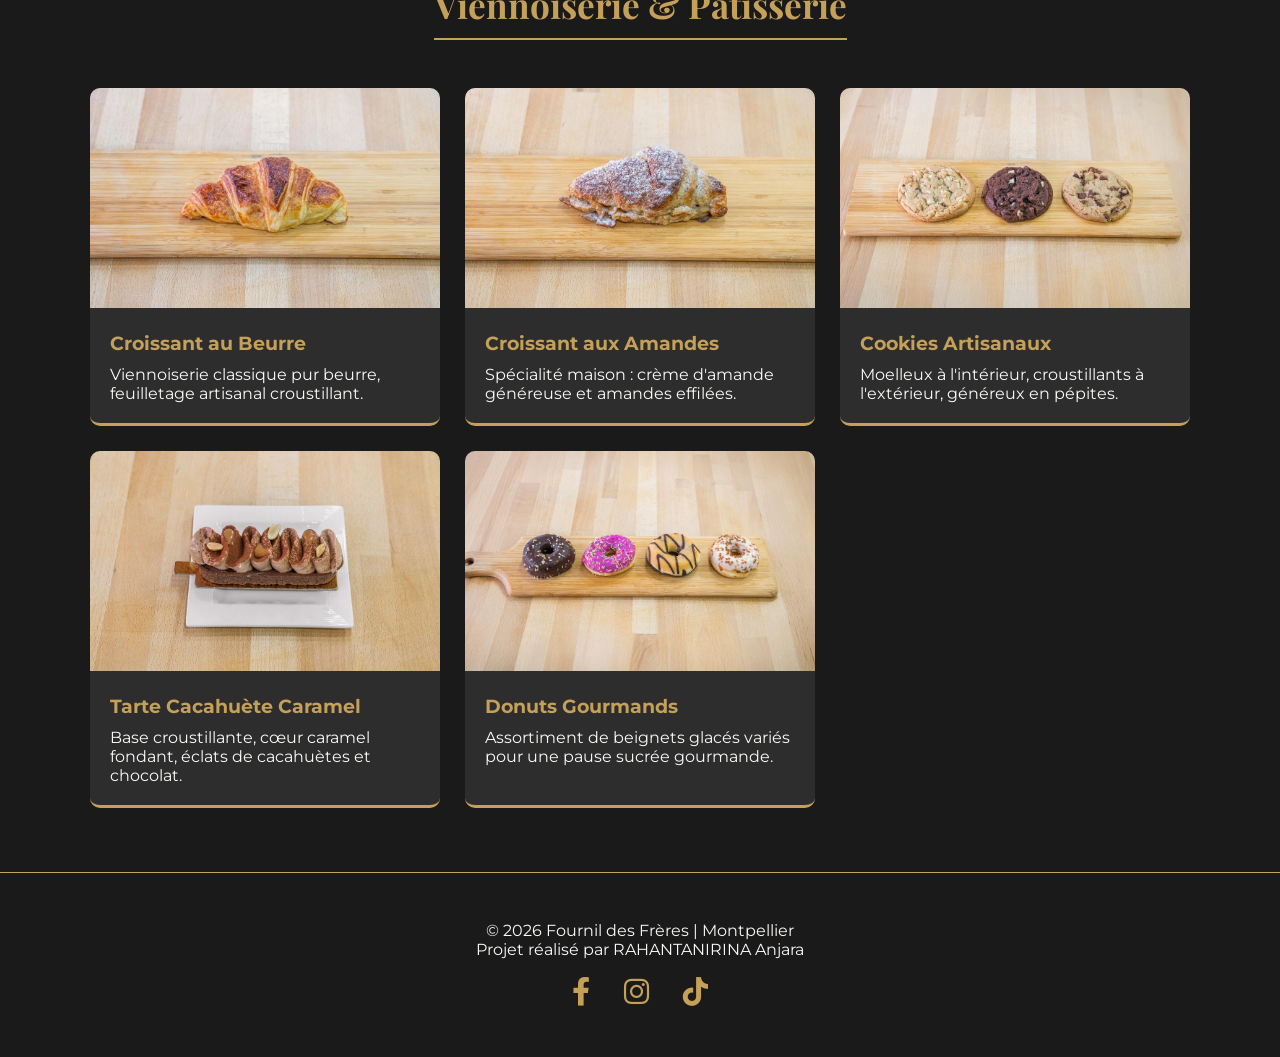
==== commit 5fa5a26b: "feat/produits/fix" ====
--- a/produits.html
+++ b/produits.html
@@ -21,6 +21,8 @@
                     <li><a href="index.html#accueil">Accueil</a></li>
                     <li><a href="produits.html" style="color:var(--or);">Nos Produits</a></li>
                     <li><a href="index.html#avis">Avis</a></li>
+                    <li><a href="index.html#faq">FAQ</a></li>
+                    <li><a href="index.html#quisommesnous">L'Équipe</a></li>
                     <li><a href="index.html#contact">Contact</a></li>
                 </ul>
             </nav>
@@ -65,45 +67,27 @@
         <div class="product-grid">
             <article class="product-card reveal">
                 <img src="sandwich-poulet-curry-graines.jpg" alt="Sandwich Poulet Curry">
-                <div class="product-info">
-                    <h3>Le Poulet Curry</h3>
-                    <p>Baguette aux graines, émincé de poulet au curry, concombre et salade fraîche.</p>
-                </div>
+                <div class="product-info"><h3>Le Poulet Curry</h3><p>Baguette aux graines, émincé de poulet au curry, concombre et salade fraîche.</p></div>
             </article>
             <article class="product-card reveal">
                 <img src="sandwich-saumon-fume-graines.jpg" alt="Sandwich Saumon">
-                <div class="product-info">
-                    <h3>Le Nordique Saumon</h3>
-                    <p>Saumon fumé de qualité, fromage frais aux herbes et oignons frits.</p>
-                </div>
+                <div class="product-info"><h3>Le Nordique Saumon</h3><p>Saumon fumé de qualité, fromage frais aux herbes et oignons frits.</p></div>
             </article>
             <article class="product-card reveal">
                 <img src="sandwich-thon-crudites-baguette.jpg" alt="Sandwich Thon">
-                <div class="product-info">
-                    <h3>Le Classique Thon</h3>
-                    <p>Baguette tradition, thon émietté, mayonnaise légère et crudités croquantes.</p>
-                </div>
+                <div class="product-info"><h3>Le Classique Thon</h3><p>Baguette tradition, thon émietté, mayonnaise légère et crudités croquantes.</p></div>
             </article>
             <article class="product-card reveal">
                 <img src="wrap-poulet-crudites.jpg" alt="Wrap Poulet">
-                <div class="product-info">
-                    <h3>Wrap Poulet Frais</h3>
-                    <p>Galette de blé fondante, poulet émincé, sauce césar et salade.</p>
-                </div>
+                <div class="product-info"><h3>Wrap Poulet Frais</h3><p>Galette de blé fondante, poulet émincé, sauce césar et salade.</p></div>
             </article>
             <article class="product-card reveal">
                 <img src="croque-monsieur-maison.jpg" alt="Croque-Monsieur">
-                <div class="product-info">
-                    <h3>Croque-Monsieur Maison</h3>
-                    <p>Pain de mie artisanal, jambon blanc, béchamel et emmental gratiné.</p>
-                </div>
+                <div class="product-info"><h3>Croque-Monsieur Maison</h3><p>Pain de mie artisanal, jambon blanc, béchamel et emmental gratiné.</p></div>
             </article>
             <article class="product-card reveal">
                 <img src="part-pizza-artisanale-poivrons.jpg" alt="Pizza Poivrons">
-                <div class="product-info">
-                    <h3>Pizza Poivrons</h3>
-                    <p>Pâte à pizza boulangère, sauce tomate cuisinée, trio de poivrons et mozzarella.</p>
-                </div>
+                <div class="product-info"><h3>Pizza Poivrons</h3><p>Pâte à pizza boulangère, sauce tomate cuisinée, trio de poivrons et mozzarella.</p></div>
             </article>
         </div>
 
@@ -111,38 +95,23 @@
         <div class="product-grid">
             <article class="product-card reveal">
                 <img src="croissant-beurre-frais-artisan.jpg" alt="Croissant">
-                <div class="product-info">
-                    <h3>Croissant au Beurre</h3>
-                    <p>Viennoiserie classique pur beurre, feuilletage artisanal croustillant.</p>
-                </div>
+                <div class="product-info"><h3>Croissant au Beurre</h3><p>Viennoiserie classique pur beurre, feuilletage artisanal croustillant.</p></div>
             </article>
             <article class="product-card reveal">
                 <img src="croissant-aux-amandes-montpellier.jpg" alt="Croissant Amandes">
-                <div class="product-info">
-                    <h3>Croissant aux Amandes</h3>
-                    <p>Spécialité maison : crème d'amande généreuse et amandes effilées.</p>
-                </div>
+                <div class="product-info"><h3>Croissant aux Amandes</h3><p>Spécialité maison : crème d'amande généreuse et amandes effilées.</p></div>
             </article>
             <article class="product-card reveal">
                 <img src="cookies-artisanaux-chocolat-montpellier.jpg" alt="Cookies">
-                <div class="product-info">
-                    <h3>Cookies Artisanaux</h3>
-                    <p>Moelleux à l'intérieur, croustillants à l'extérieur, généreux en pépites.</p>
-                </div>
+                <div class="product-info"><h3>Cookies Artisanaux</h3><p>Moelleux à l'intérieur, croustillants à l'extérieur, généreux en pépites.</p></div>
             </article>
             <article class="product-card reveal">
                 <img src="tartelette-cacahuete-caramel.jpg" alt="Tartelette Cacahuète Caramel">
-                <div class="product-info">
-                    <h3>Tarte Cacahuète Caramel</h3>
-                    <p>Base croustillante, cœur caramel fondant, éclats de cacahuètes et chocolat.</p>
-                </div>
+                <div class="product-info"><h3>Tarte Cacahuète Caramel</h3><p>Base croustillante, cœur caramel fondant, éclats de cacahuètes et chocolat.</p></div>
             </article>
             <article class="product-card reveal">
                 <img src="assortiment-donuts-gourmands.jpg" alt="Donuts">
-                <div class="product-info">
-                    <h3>Donuts Gourmands</h3>
-                    <p>Assortiment de beignets glacés variés pour une pause sucrée gourmande.</p>
-                </div>
+                <div class="product-info"><h3>Donuts Gourmands</h3><p>Assortiment de beignets glacés variés pour une pause sucrée gourmande.</p></div>
             </article>
         </div>
     </main>
--- a/style.css
+++ b/style.css
@@ -16,212 +16,81 @@
     color: var(--creme); 
     font-family: 'Montserrat', sans-serif; 
     overflow-x: hidden; 
-    padding-bottom: 65px; /* Espace pour la barre mobile */
+    padding-bottom: 65px; 
 }
 a { color: inherit; text-decoration: none; transition: var(--transition); }
 ul { list-style: none; }
 
-/* =========================================
-   ANIMATIONS & LOADER
-   ========================================= */
-#loader {
-    position: fixed; top: 0; left: 0; width: 100vw; height: 100vh;
-    background-color: var(--noir); display: flex; justify-content: center; align-items: center;
-    z-index: 9999; transition: opacity 0.6s ease, visibility 0.6s ease;
-}
-#loader.hidden { opacity: 0; visibility: hidden; }
+/* LOADER & BARRE */
+#loader { position: fixed; top: 0; left: 0; width: 100vw; height: 100vh; background: var(--noir); display: flex; justify-content: center; align-items: center; z-index: 9999; }
 .loader-logo { width: 100px; border-radius: 50%; animation: pulse 1.5s infinite; }
-@keyframes pulse { 
-    0% { transform: scale(0.9); box-shadow: 0 0 0 0 rgba(197, 160, 89, 0.7); } 
-    70% { transform: scale(1.1); box-shadow: 0 0 0 15px rgba(197, 160, 89, 0); } 
-    100% { transform: scale(0.9); box-shadow: 0 0 0 0 rgba(197, 160, 89, 0); } 
-}
+@keyframes pulse { 0% { transform: scale(0.9); box-shadow: 0 0 0 0 rgba(197, 160, 89, 0.7); } 70% { transform: scale(1.1); box-shadow: 0 0 0 15px rgba(197, 160, 89, 0); } 100% { transform: scale(0.9); } }
+#scroll-progress-bar { position: fixed; top: 0; left: 0; width: 0%; height: 4px; background: var(--or); z-index: 10000; }
 
-#scroll-progress-bar { position: fixed; top: 0; left: 0; width: 0%; height: 4px; background-color: var(--or); z-index: 10000; transition: width 0.1s ease; }
-
-.reveal { opacity: 0; transform: translateY(30px); transition: 1.2s all ease; }
-.reveal.active { opacity: 1; transform: translateY(0); }
-
-@keyframes fade { from { opacity: 0.4; } to { opacity: 1; } }
-
-/* =========================================
-   LAYOUT GÉNÉRAL & TITRES
-   ========================================= */
+/* TITRES */
 .container { max-width: 1100px; margin: auto; padding: 0 1.5rem; }
 .section { padding: 4rem 0; }
-.bg-alt { background: var(--gris); }
+.title { text-align: center; color: var(--or); font-family: 'Playfair Display', serif; font-size: 2.2rem; margin-bottom: 3rem; border-bottom: 2px solid var(--or); display: table; margin-left: auto; margin-right: auto; padding-bottom: 10px; }
 
-.title { text-align: center; color: var(--or); font-family: 'Playfair Display', serif; font-size: 2.2rem; margin: 0 auto 3rem auto; border-bottom: 2px solid var(--or); display: table; padding-bottom: 10px; }
-.title-left { color: var(--or); font-family: 'Playfair Display', serif; font-size: 2rem; margin-bottom: 1.5rem; }
-.tradition-tag { color: var(--or); font-weight: bold; font-style: italic; display: block; margin-top: 1rem; }
-
-/* =========================================
-   HEADER & NAVIGATION DESKTOP
-   ========================================= */
+/* HEADER */
 header { background: rgba(26,26,27,0.98); padding: 1rem 0; border-bottom: 1px solid var(--or); position: sticky; top: 0; z-index: 1000; }
 .header-flex { display: flex; justify-content: space-between; align-items: center; }
-.logo { height: 50px; transition: var(--transition); }
-.logo:hover { transform: scale(1.1); }
+.logo { height: 50px; }
+.desktop-nav { display: none; }
+.menu-toggle { color: var(--or); font-size: 1.5rem; cursor: pointer; }
 
-.desktop-nav { width: 0; } 
-#nav-list { display: none; } 
-
-.menu-toggle { display: block; color: var(--or); font-size: 1.5rem; cursor: pointer; margin-left: auto; }
-.menu-toggle i { transition: 0.4s; }
-.menu-toggle.active i { transform: rotate(180deg); }
-
-#nav-list.active { display: flex; flex-direction: column; position: absolute; top: 100%; left: 0; width: 100%; background: var(--noir); padding: 2rem; border-bottom: 2px solid var(--or); text-align: center; }
-#nav-list li { margin: 1rem 0; font-weight: bold; }
-
-/* =========================================
-   NAVIGATION MOBILE (TAB BAR)
-   ========================================= */
+/* NAVIGATION MOBILE BASSE */
 .mobile-tab-bar { position: fixed; bottom: 0; left: 0; width: 100%; height: 65px; background: #111; border-top: 1px solid var(--or); display: flex; justify-content: space-around; align-items: center; z-index: 2000; }
 .mobile-tab-bar a { display: flex; flex-direction: column; align-items: center; font-size: 0.7rem; color: white; }
 .mobile-tab-bar a i { font-size: 1.4rem; color: var(--or); margin-bottom: 2px; }
 
-/* =========================================
-   SECTION HERO (ACCUEIL)
-   ========================================= */
+/* HERO SECTION */
 .hero { height: 75vh; background: linear-gradient(rgba(0,0,0,0.6), rgba(0,0,0,0.6)), url('https://images.unsplash.com/photo-1509440159596-0249088772ff?q=80&w=2072'); background-size: cover; background-position: center; display: flex; align-items: center; justify-content: center; text-align: center; }
 .hero h1 { font-size: 3rem; font-family: 'Playfair Display', serif; color: var(--or); }
-.hero p { font-size: 1.2rem; margin-top: 10px; }
+.status-badge { display: inline-block; padding: 0.5rem 1rem; border-radius: 20px; font-weight: bold; margin-bottom: 1.5rem; font-size: 0.8rem; }
+.open { background: #27ae60; } .closed { background: #c0392b; }
+.social-hero a { color: var(--or); font-size: 2rem; margin: 15px 10px; display: inline-block; }
+.btn-gold-hero { display: inline-block; background: var(--or); color: var(--noir); padding: 1rem 2rem; font-weight: bold; border-radius: 5px; margin-top: 1.5rem; }
 
-.status-badge { display: inline-block; padding: 0.5rem 1rem; border-radius: 20px; font-weight: bold; margin-bottom: 1.5rem; font-size: 0.8rem; }
-.open { background: #27ae60; color: white; }
-.closed { background: #c0392b; color: white; }
-
-.social-hero a { color: var(--or); font-size: 2rem; margin: 15px 10px; display: inline-block; transition: var(--transition); }
-.social-hero a:hover { transform: translateY(-8px) scale(1.1); color: white; }
-
-.btn-gold-hero { display: inline-block; background: var(--or); color: var(--noir); padding: 1rem 2.5rem; font-weight: bold; border-radius: 5px; margin-top: 1.5rem; transition: var(--transition); }
-.btn-gold-hero:hover { transform: translateY(-5px); background: white; }
-
-/* =========================================
-   ENGAGEMENTS
-   ========================================= */
-.engagements-grid { display: grid; grid-template-columns: repeat(auto-fit, minmax(280px, 1fr)); gap: 2.5rem; text-align: center; }
-.eng-item i { font-size: 2.5rem; color: var(--or); margin-bottom: 1rem; transition: var(--transition); }
-.eng-item:hover i { transform: scale(1.2) rotate(10deg); }
-
-/* =========================================
-   CARROUSEL
-   ========================================= */
-.carousel-container { position: relative; max-width: 800px; margin: auto; overflow: hidden; border: 2px solid var(--or); border-radius: 15px; }
-.carousel-slide { display: none; }
-.carousel-slide.active { display: block; animation: fade 0.8s; }
-.carousel-slide img { width: 100%; height: 350px; object-fit: cover; transition: 0.5s; }
-.carousel-slide:hover img { transform: scale(1.05); }
-.carousel-caption { position: absolute; bottom: 0; background: rgba(0,0,0,0.8); width: 100%; color: var(--or); padding: 1rem; text-align: center; font-weight: bold; }
-.carousel-btn { position: absolute; top: 50%; transform: translateY(-50%); background: rgba(197, 160, 89, 0.8); border: none; color: white; padding: 1rem; cursor: pointer; z-index: 10; transition: var(--transition); }
-.carousel-btn:hover { background: var(--or); }
-.prev { left: 0; } .next { right: 0; }
-
-/* =========================================
-   AVIS GOOGLE CARD
-   ========================================= */
-.google-review-card { background: #ffffff; color: #333; max-width: 600px; margin: 0 auto; padding: 20px; border-radius: 12px; box-shadow: 0 4px 15px rgba(0,0,0,0.1); }
-.reviewer-info { display: flex; align-items: center; gap: 15px; position: relative; margin-bottom: 10px; }
-.reviewer-info .avatar { background-color: #fbbc04; color: white; width: 40px; height: 40px; border-radius: 50%; display: flex; justify-content: center; align-items: center; font-weight: bold; font-size: 1.2rem; }
-.reviewer-info .date { font-size: 0.8rem; color: #777; display: block; }
-.google-logo { position: absolute; right: 0; top: 0; }
-.google-review-card .stars i { color: #fbbc04; font-size: 0.9rem; margin-bottom: 10px; }
-.review-text { font-style: italic; margin-bottom: 15px; font-size: 0.95rem; }
-.btn-leave-review { color: #1a73e8; font-weight: bold; font-size: 0.9rem; }
-.btn-leave-review:hover { text-decoration: underline; }
-
-/* =========================================
-   FAQ
-   ========================================= */
-.faq-container { max-width: 800px; margin: auto; }
-.faq-item { border: 1px solid var(--or); margin-bottom: 10px; border-radius: 8px; }
-.faq-question { padding: 1.2rem; cursor: pointer; display: flex; justify-content: space-between; font-weight: bold; color: var(--or); }
-.faq-answer { padding: 1.2rem; display: none; background: rgba(197, 160, 89, 0.1); border-top: 1px solid var(--or); }
-
-/* =========================================
-   GRILLE PAGE PRODUITS
-   ========================================= */
-.product-grid { display: grid; grid-template-columns: repeat(auto-fill, minmax(280px, 1fr)); gap: 30px; margin-bottom: 40px; }
-.product-card { background: var(--gris); border-radius: 10px; overflow: hidden; transition: var(--transition); border-bottom: 3px solid var(--or); }
-.product-card:hover { transform: translateY(-5px); box-shadow: 0 10px 20px rgba(0,0,0,0.5); }
+/* PRODUITS & GRID */
+.product-grid { display: grid; grid-template-columns: repeat(auto-fill, minmax(280px, 1fr)); gap: 25px; }
+.product-card { background: var(--gris); border-radius: 10px; overflow: hidden; border-bottom: 3px solid var(--or); transition: 0.3s; }
+.product-card:hover { transform: translateY(-5px); }
 .product-card img { width: 100%; height: 220px; object-fit: cover; }
 .product-info { padding: 20px; }
-.product-info h3 { color: var(--or); font-size: 1.2rem; margin-bottom: 10px; font-family: 'Playfair Display', serif; }
-.product-info p { font-size: 0.9rem; line-height: 1.4; }
+.product-info h3 { color: var(--or); margin-bottom: 10px; }
 
-/* =========================================
-   SECTION CONTACT & FORMULAIRE (CORRIGÉ)
-   ========================================= */
-.contact-wrapper { display: grid; grid-template-columns: repeat(auto-fit, minmax(320px, 1fr)); gap: 3rem; align-items: start; }
-.contact-form h3 { color: var(--or) !important; font-family: 'Playfair Display', serif; font-size: 1.8rem; margin-bottom: 1.5rem; text-align: center; }
+/* AVIS GOOGLE */
+.google-review-card { background: white; color: #333; padding: 25px; border-radius: 12px; max-width: 600px; margin: auto; }
+.reviewer-info { display: flex; align-items: center; gap: 15px; margin-bottom: 15px; position: relative; }
+.reviewer-info .avatar { background: var(--or); color: white; width: 45px; height: 45px; border-radius: 50%; display: flex; justify-content: center; align-items: center; font-weight: bold; }
+.google-logo { position: absolute; right: 0; top: 0; }
+.btn-leave-review { color: #1a73e8; font-weight: bold; text-decoration: none; display: inline-block; margin-top: 15px; }
 
-/* Styles des champs de texte */
-.contact-form input[type="text"], 
-.contact-form input[type="email"], 
-.contact-form textarea { 
-    width: 100%; padding: 1rem; margin-bottom: 1rem; 
-    background: #111; border: 1px solid var(--or); 
-    color: white; border-radius: 5px; font-family: inherit; 
-}
-.contact-form textarea { height: 120px; resize: vertical; }
+/* FORMULAIRE & PDF */
+.contact-wrapper { display: grid; grid-template-columns: repeat(auto-fit, minmax(320px, 1fr)); gap: 3rem; }
+.contact-form input, .contact-form textarea { width: 100%; padding: 1rem; margin-bottom: 1rem; background: #111; border: 1px solid var(--or); color: white; border-radius: 5px; font-family: inherit; }
+.file-upload-wrapper { margin-bottom: 1.5rem; }
+#file-upload { display: none; }
+.custom-file-upload { display: block; padding: 12px; cursor: pointer; border: 1px dashed var(--or); color: var(--or); border-radius: 5px; text-align: center; font-weight: bold; }
+#file-name-display { display: block; margin-top: 8px; font-size: 0.8rem; color: #888; text-align: center; }
+.btn-gold { background: var(--or); color: var(--noir); padding: 1rem; border: none; width: 100%; font-weight: bold; cursor: pointer; border-radius: 5px; }
+.btn-gps { display: flex; align-items: center; justify-content: center; background: #34495e; color: white; padding: 1rem; border-radius: 8px; margin-top: 15px; font-weight: bold;}
 
-/* Bouton Envoyer */
-.btn-gold { background: var(--or); color: var(--noir); border: none; padding: 1rem; width: 100%; font-weight: bold; cursor: pointer; transition: var(--transition); border-radius: 5px;}
-.btn-gold:hover { background: white; }
+/* FOOTER */
+footer { text-align: center; padding: 3rem 0; border-top: 1px solid var(--or); }
+.footer-socials { margin-top: 15px; }
+.footer-socials a { color: var(--or); font-size: 1.8rem; margin: 0 15px; }
 
-/* NOUVEAU : STYLE DÉPÔT DE FICHIER (PDF) */
-.file-upload-wrapper { margin-bottom: 1.5rem; text-align: left; }
-#file-upload { display: none; }
-.custom-file-upload {
-    display: inline-block; padding: 10px 20px; cursor: pointer;
-    background: transparent; border: 1px dashed var(--or);
-    color: var(--or); border-radius: 5px; font-weight: bold;
-    transition: var(--transition); width: 100%; text-align: center;
-}
-.custom-file-upload:hover { background: rgba(197, 160, 89, 0.1); }
-#file-name-display { display: block; margin-top: 8px; font-size: 0.8rem; color: #aaa; text-align: center; }
-
-/* Liens annexes contact */
-.phone-link-anim { display: inline-block; color: var(--or); font-weight: bold; font-size: 1.4rem; margin-top: 1.5rem; text-align: center; width: 100%; transition: var(--transition); }
-.phone-link-anim:hover { transform: scale(1.08); color: white; text-shadow: 0 0 10px rgba(197, 160, 89, 0.5); }
-.btn-gps { display: flex; align-items: center; justify-content: center; background: #34495e; color: white; padding: 1rem; border-radius: 8px; font-weight: bold; margin: 1rem 0; transition: var(--transition); }
-.btn-gps:hover { background: var(--or); color: var(--noir); }
-
-/* =========================================
-   FOOTER & BOUTON RETOUR EN HAUT
-   ========================================= */
-footer { padding: 4rem 0; text-align: center; border-top: 1px solid var(--or); background: #111; }
-.footer-socials { display: flex; justify-content: center; gap: 1.5rem; margin-top: 1.5rem; }
-.social-circle-footer { display: flex !important; align-items: center; justify-content: center; width: 50px; height: 50px; border: 2px solid var(--or) !important; border-radius: 50%; transition: var(--transition); background: transparent; }
-.social-circle-footer i { color: var(--or) !important; font-size: 1.5rem !important; margin: 0 !important; }
-.social-circle-footer:hover { background: var(--or); transform: rotate(360deg); }
-.social-circle-footer:hover i { color: var(--noir) !important; }
-
-#backToTop { position: fixed; bottom: 85px; right: 20px; background: var(--or); border: none; padding: 12px; border-radius: 50%; cursor: pointer; display: none; color: var(--noir); z-index: 1000; transition: var(--transition); }
-#backToTop:hover { transform: scale(1.1); background: white; }
-
-/* =========================================
-   MEDIA QUERIES (RESPONSIVE)
-   ========================================= */
-@media (max-width: 991px) {
-    .eng-item, .about-content, .contact-map { text-align: center; }
-    .contact-map p { display: flex; flex-direction: column; align-items: center; justify-content: center; margin-bottom: 10px; }
-    .contact-map p i { margin-bottom: 5px; font-size: 1.2rem; }
-}
+/* UTILS */
+.reveal { opacity: 0; transform: translateY(30px); transition: 1s ease; }
+.reveal.active { opacity: 1; transform: translateY(0); }
+#backToTop { position: fixed; bottom: 85px; right: 20px; background: var(--or); color: var(--noir); padding: 12px; border-radius: 50%; border: none; cursor: pointer; display: none; z-index: 1000; }
 
 @media (min-width: 992px) {
+    .desktop-nav { display: block; }
+    .menu-toggle, .mobile-tab-bar { display: none; }
+    #nav-list { display: flex; gap: 25px; }
+    .hero h1 { font-size: 4.5rem; }
     body { padding-bottom: 0; }
-    .mobile-tab-bar, .menu-toggle { display: none !important; }
-    .desktop-nav { width: auto; } 
-    #nav-list { display: flex !important; flex-direction: row; position: static; background: transparent; padding: 0; gap: 20px; }
-    #nav-list li { margin: 0; }
-    #nav-list a { color: var(--creme) !important; font-weight: bold; font-size: 0.9rem; position: relative; }
-    #nav-list a:hover { color: var(--or) !important; }
-    #nav-list a::after { content: ''; position: absolute; width: 0; height: 2px; bottom: -5px; left: 0; background: var(--or); transition: 0.3s; }
-    #nav-list a:hover::after { width: 100%; }
-    .hero h1 { font-size: 4.5rem; }
-    .carousel-slide img { height: 450px; }
-    #backToTop { bottom: 25px; }
-    .about-content, .contact-map { text-align: left; }
-    .eng-item { text-align: center; }
 }
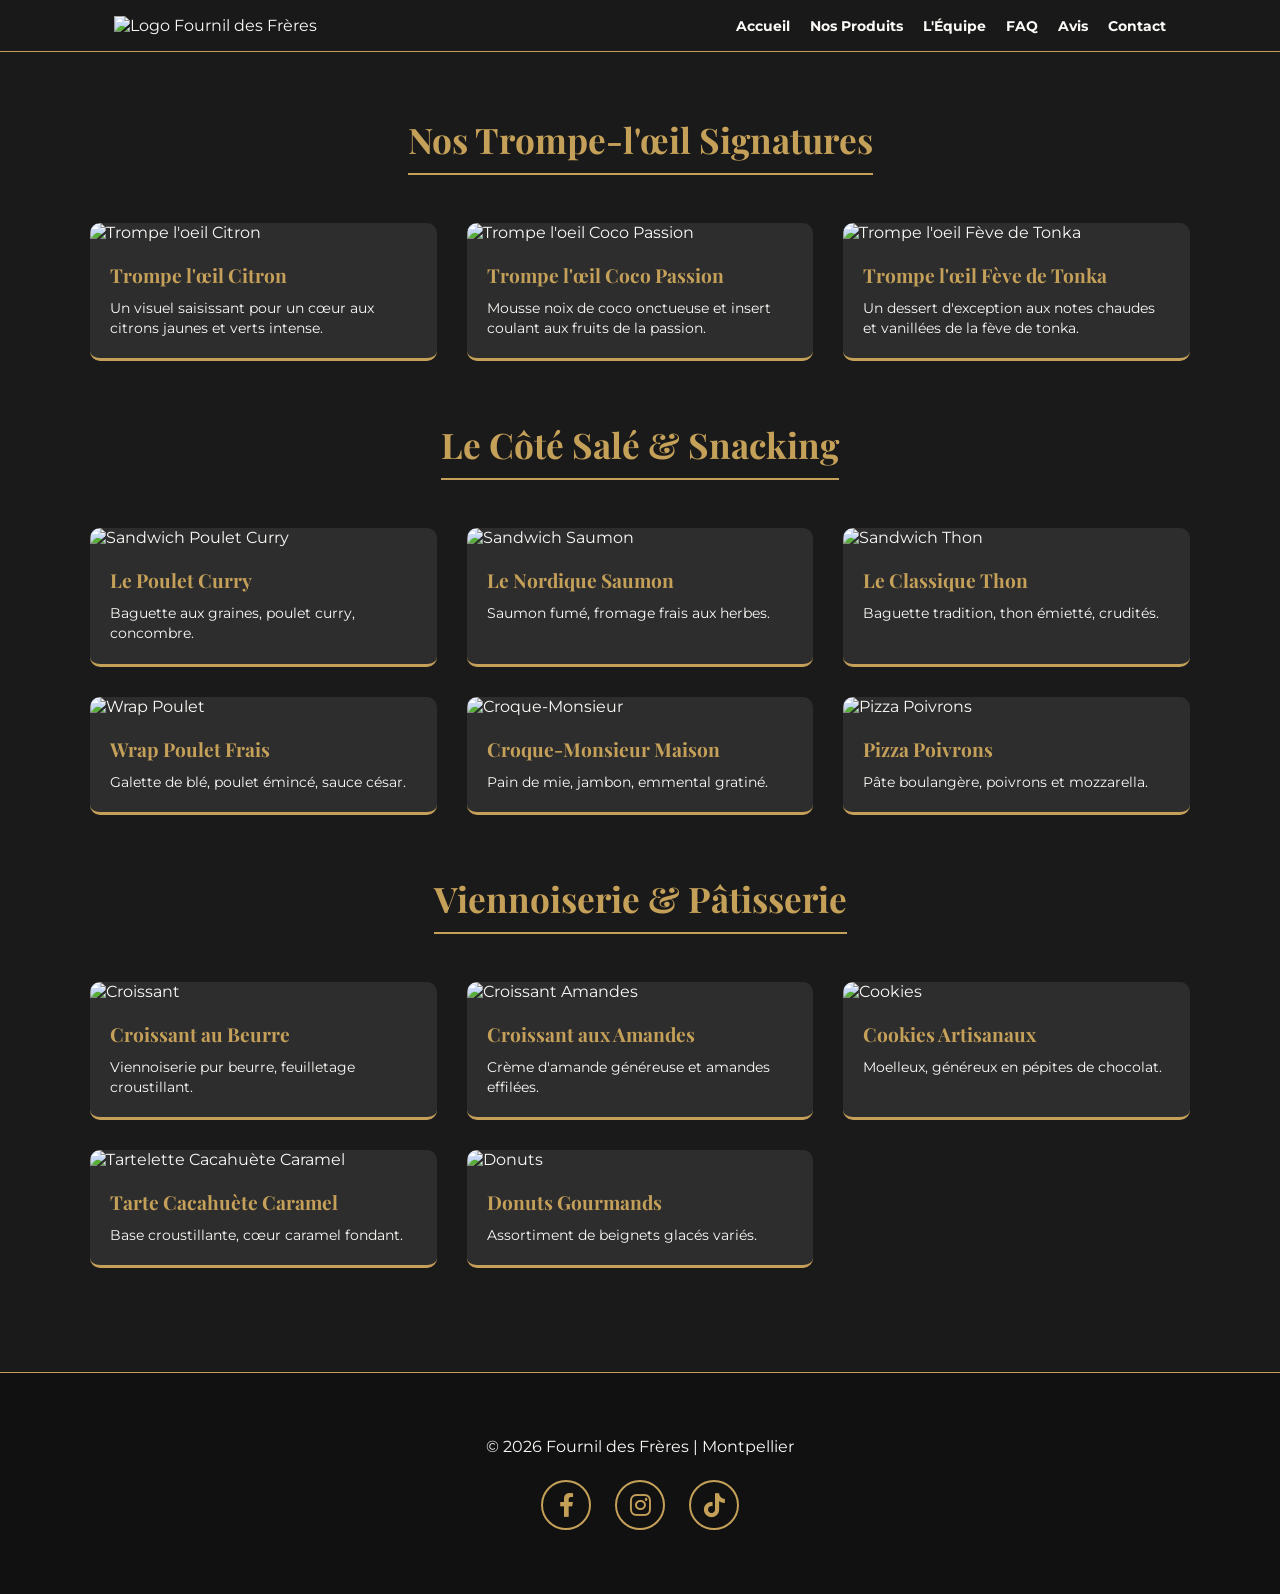
==== commit 19c66134: "Update produits.html" ====
--- a/produits.html
+++ b/produits.html
@@ -4,25 +4,30 @@
     <meta charset="UTF-8">
     <meta name="viewport" content="width=device-width, initial-scale=1.0">
     <title>Nos Produits | Fournil des Frères</title>
-    <link rel="icon" type="image/jpeg" href="FDF_logo.jpg">
+    
+    <link rel="icon" type="image/jpeg" href="logo-fdf.jpg">
     <link rel="stylesheet" href="style.css">
     <link href="https://fonts.googleapis.com/css2?family=Montserrat:wght@400;700&family=Playfair+Display:ital,wght@0,700;1,700&display=swap" rel="stylesheet">
     <link rel="stylesheet" href="https://cdnjs.cloudflare.com/ajax/libs/font-awesome/6.0.0/css/all.min.css">
 </head>
 <body>
-    <div id="loader"><img src="FDF_logo.jpg" alt="Chargement" class="loader-logo"></div>
+
+    <div id="loader"><img src="logo-fdf.jpg" alt="Chargement" class="loader-logo"></div>
     <div id="scroll-progress-bar"></div>
+
     <header id="header">
         <div class="container header-flex">
-            <a href="index.html"><img src="FDF_logo.jpg" alt="Logo" class="logo"></a>
+            <a href="index.html"><img src="logo-fdf.jpg" alt="Logo Fournil des Frères" class="logo"></a>
+            
             <div class="menu-toggle" id="mobile-menu"><i class="fas fa-bars"></i></div>
+            
             <nav class="desktop-nav">
                 <ul id="nav-list">
                     <li><a href="index.html#accueil">Accueil</a></li>
                     <li><a href="produits.html" style="color:var(--or);">Nos Produits</a></li>
+                    <li><a href="index.html#equipe">L'Équipe</a></li>
+                    <li><a href="index.html#faq">FAQ</a></li>
                     <li><a href="index.html#avis">Avis</a></li>
-                    <li><a href="index.html#faq">FAQ</a></li>
-                    <li><a href="index.html#quisommesnous">L'Équipe</a></li>
                     <li><a href="index.html#contact">Contact</a></li>
                 </ul>
             </nav>
@@ -38,24 +43,24 @@
 
     <main class="container section">
         
-        <h2 class="title">Nos Trompe-l'œil Signatures</h2>
+        <h2 class="title reveal">Nos Trompe-l'œil Signatures</h2>
         <div class="product-grid">
             <article class="product-card reveal">
-                <img src="trompe-loeil-citron-patisserie-fine.jpg" alt="Trompe l'oeil Citron">
+                <img src="trompe-loeil-citron-patisserie-fine.webp" alt="Trompe l'oeil Citron" loading="lazy">
                 <div class="product-info">
                     <h3>Trompe l'œil Citron</h3>
                     <p>Un visuel saisissant pour un cœur aux citrons jaunes et verts intense.</p>
                 </div>
             </article>
             <article class="product-card reveal">
-                <img src="entremet-coco-passion-exotique.jpg" alt="Trompe l'oeil Coco Passion">
+                <img src="trompe-loeil-coco-passion.webp" alt="Trompe l'oeil Coco Passion" loading="lazy">
                 <div class="product-info">
                     <h3>Trompe l'œil Coco Passion</h3>
                     <p>Mousse noix de coco onctueuse et insert coulant aux fruits de la passion.</p>
                 </div>
             </article>
             <article class="product-card reveal">
-                <img src="entremet-chocolat-brillant.jpg" alt="Trompe l'oeil Fève de Tonka">
+                <img src="trompe-loeil-feve-tonka.webp" alt="Trompe l'oeil Fève de Tonka" loading="lazy">
                 <div class="product-info">
                     <h3>Trompe l'œil Fève de Tonka</h3>
                     <p>Un dessert d'exception aux notes chaudes et vanillées de la fève de tonka.</p>
@@ -63,73 +68,69 @@
             </article>
         </div>
 
-        <h2 class="title" style="margin-top: 60px;">Le Côté Salé & Snacking</h2>
+        <h2 class="title reveal" style="margin-top: 60px;">Le Côté Salé & Snacking</h2>
         <div class="product-grid">
             <article class="product-card reveal">
-                <img src="sandwich-poulet-curry-graines.jpg" alt="Sandwich Poulet Curry">
-                <div class="product-info"><h3>Le Poulet Curry</h3><p>Baguette aux graines, émincé de poulet au curry, concombre et salade fraîche.</p></div>
+                <img src="sandwich-poulet-curry-graines.webp" alt="Sandwich Poulet Curry" loading="lazy">
+                <div class="product-info"><h3>Le Poulet Curry</h3><p>Baguette aux graines, poulet curry, concombre.</p></div>
             </article>
             <article class="product-card reveal">
-                <img src="sandwich-saumon-fume-graines.jpg" alt="Sandwich Saumon">
-                <div class="product-info"><h3>Le Nordique Saumon</h3><p>Saumon fumé de qualité, fromage frais aux herbes et oignons frits.</p></div>
+                <img src="sandwich-saumon-fume-graines.webp" alt="Sandwich Saumon" loading="lazy">
+                <div class="product-info"><h3>Le Nordique Saumon</h3><p>Saumon fumé, fromage frais aux herbes.</p></div>
             </article>
             <article class="product-card reveal">
-                <img src="sandwich-thon-crudites-baguette.jpg" alt="Sandwich Thon">
-                <div class="product-info"><h3>Le Classique Thon</h3><p>Baguette tradition, thon émietté, mayonnaise légère et crudités croquantes.</p></div>
+                <img src="sandwich-thon-crudites-baguette.webp" alt="Sandwich Thon" loading="lazy">
+                <div class="product-info"><h3>Le Classique Thon</h3><p>Baguette tradition, thon émietté, crudités.</p></div>
             </article>
             <article class="product-card reveal">
-                <img src="wrap-poulet-crudites.jpg" alt="Wrap Poulet">
-                <div class="product-info"><h3>Wrap Poulet Frais</h3><p>Galette de blé fondante, poulet émincé, sauce césar et salade.</p></div>
+                <img src="wrap-poulet-crudites.webp" alt="Wrap Poulet" loading="lazy">
+                <div class="product-info"><h3>Wrap Poulet Frais</h3><p>Galette de blé, poulet émincé, sauce césar.</p></div>
             </article>
             <article class="product-card reveal">
-                <img src="croque-monsieur-maison.jpg" alt="Croque-Monsieur">
-                <div class="product-info"><h3>Croque-Monsieur Maison</h3><p>Pain de mie artisanal, jambon blanc, béchamel et emmental gratiné.</p></div>
+                <img src="croque-monsieur-maison.webp" alt="Croque-Monsieur" loading="lazy">
+                <div class="product-info"><h3>Croque-Monsieur Maison</h3><p>Pain de mie, jambon, emmental gratiné.</p></div>
             </article>
             <article class="product-card reveal">
-                <img src="part-pizza-artisanale-poivrons.jpg" alt="Pizza Poivrons">
-                <div class="product-info"><h3>Pizza Poivrons</h3><p>Pâte à pizza boulangère, sauce tomate cuisinée, trio de poivrons et mozzarella.</p></div>
+                <img src="part-pizza-artisanale-poivrons.webp" alt="Pizza Poivrons" loading="lazy">
+                <div class="product-info"><h3>Pizza Poivrons</h3><p>Pâte boulangère, poivrons et mozzarella.</p></div>
             </article>
         </div>
 
-        <h2 class="title" style="margin-top: 60px;">Viennoiserie & Pâtisserie</h2>
+        <h2 class="title reveal" style="margin-top: 60px;">Viennoiserie & Pâtisserie</h2>
         <div class="product-grid">
             <article class="product-card reveal">
-                <img src="croissant-beurre-frais-artisan.jpg" alt="Croissant">
-                <div class="product-info"><h3>Croissant au Beurre</h3><p>Viennoiserie classique pur beurre, feuilletage artisanal croustillant.</p></div>
+                <img src="croissant-beurre-frais-artisan.webp" alt="Croissant" loading="lazy">
+                <div class="product-info"><h3>Croissant au Beurre</h3><p>Viennoiserie pur beurre, feuilletage croustillant.</p></div>
             </article>
             <article class="product-card reveal">
-                <img src="croissant-aux-amandes-montpellier.jpg" alt="Croissant Amandes">
-                <div class="product-info"><h3>Croissant aux Amandes</h3><p>Spécialité maison : crème d'amande généreuse et amandes effilées.</p></div>
+                <img src="croissant-aux-amandes.webp" alt="Croissant Amandes" loading="lazy">
+                <div class="product-info"><h3>Croissant aux Amandes</h3><p>Crème d'amande généreuse et amandes effilées.</p></div>
             </article>
             <article class="product-card reveal">
-                <img src="cookies-artisanaux-chocolat-montpellier.jpg" alt="Cookies">
-                <div class="product-info"><h3>Cookies Artisanaux</h3><p>Moelleux à l'intérieur, croustillants à l'extérieur, généreux en pépites.</p></div>
+                <img src="cookies-artisanaux-chocolat.webp" alt="Cookies" loading="lazy">
+                <div class="product-info"><h3>Cookies Artisanaux</h3><p>Moelleux, généreux en pépites de chocolat.</p></div>
             </article>
             <article class="product-card reveal">
-                <img src="tartelette-cacahuete-caramel.jpg" alt="Tartelette Cacahuète Caramel">
-                <div class="product-info"><h3>Tarte Cacahuète Caramel</h3><p>Base croustillante, cœur caramel fondant, éclats de cacahuètes et chocolat.</p></div>
+                <img src="tartelette-cacahuete-caramel.webp" alt="Tartelette Cacahuète Caramel" loading="lazy">
+                <div class="product-info"><h3>Tarte Cacahuète Caramel</h3><p>Base croustillante, cœur caramel fondant.</p></div>
             </article>
             <article class="product-card reveal">
-                <img src="assortiment-donuts-gourmands.jpg" alt="Donuts">
-                <div class="product-info"><h3>Donuts Gourmands</h3><p>Assortiment de beignets glacés variés pour une pause sucrée gourmande.</p></div>
+                <img src="assortiment-donuts-gourmands.webp" alt="Donuts" loading="lazy">
+                <div class="product-info"><h3>Donuts Gourmands</h3><p>Assortiment de beignets glacés variés.</p></div>
             </article>
         </div>
     </main>
 
     <footer>
-        <div class="container footer-content">
-            <p>© 2026 Fournil des Frères | Montpellier</p>
-            <p class="credits">Projet réalisé par RAHANTANIRINA Anjara</p>
-            <div class="footer-socials">
-                <a href="https://www.facebook.com/Fournil-Des-Freres-107066511878900" target="_blank" class="social-circle-footer"><i class="fab fa-facebook-f"></i></a>
-                <a href="https://www.instagram.com/fournildesfreres34" target="_blank" class="social-circle-footer"><i class="fab fa-instagram"></i></a>
-                <a href="https://www.tiktok.com/@fournildesfreres" target="_blank" class="social-circle-footer"><i class="fab fa-tiktok"></i></a>
-            </div>
+        <p>© 2026 Fournil des Frères | Montpellier</p>
+        <div class="footer-socials">
+            <a href="https://www.facebook.com/Fournil-Des-Freres-107066511878900" target="_blank" class="social-circle-footer"><i class="fab fa-facebook-f"></i></a>
+            <a href="https://www.instagram.com/fournildesfreres34" target="_blank" class="social-circle-footer"><i class="fab fa-instagram"></i></a>
+            <a href="https://www.tiktok.com/@fournildesfreres" target="_blank" class="social-circle-footer"><i class="fab fa-tiktok"></i></a>
         </div>
     </footer>
-
+    
     <button id="backToTop"><i class="fas fa-arrow-up"></i></button>
-
     <script src="script.js"></script>
 </body>
 </html>
--- a/style.css
+++ b/style.css
@@ -1,6 +1,3 @@
-/* =========================================
-   VARIABLES & BASE
-   ========================================= */
 :root {
     --noir: #1A1A1B;
     --or: #C5A059;
@@ -21,76 +18,137 @@
 a { color: inherit; text-decoration: none; transition: var(--transition); }
 ul { list-style: none; }
 
-/* LOADER & BARRE */
-#loader { position: fixed; top: 0; left: 0; width: 100vw; height: 100vh; background: var(--noir); display: flex; justify-content: center; align-items: center; z-index: 9999; }
+#loader { position: fixed; top: 0; left: 0; width: 100vw; height: 100vh; background-color: var(--noir); display: flex; justify-content: center; align-items: center; z-index: 9999; transition: opacity 0.6s ease, visibility 0.6s ease; }
+#loader.hidden { opacity: 0; visibility: hidden; }
 .loader-logo { width: 100px; border-radius: 50%; animation: pulse 1.5s infinite; }
-@keyframes pulse { 0% { transform: scale(0.9); box-shadow: 0 0 0 0 rgba(197, 160, 89, 0.7); } 70% { transform: scale(1.1); box-shadow: 0 0 0 15px rgba(197, 160, 89, 0); } 100% { transform: scale(0.9); } }
-#scroll-progress-bar { position: fixed; top: 0; left: 0; width: 0%; height: 4px; background: var(--or); z-index: 10000; }
+@keyframes pulse { 0% { transform: scale(0.9); box-shadow: 0 0 0 0 rgba(197, 160, 89, 0.7); } 70% { transform: scale(1.1); box-shadow: 0 0 0 15px rgba(197, 160, 89, 0); } 100% { transform: scale(0.9); box-shadow: 0 0 0 0 rgba(197, 160, 89, 0); } }
 
-/* TITRES */
+#scroll-progress-bar { position: fixed; top: 0; left: 0; width: 0%; height: 4px; background-color: var(--or); z-index: 10000; transition: width 0.1s ease; }
+.reveal { opacity: 0; transform: translateY(30px); transition: 1.2s all ease; }
+.reveal.active { opacity: 1; transform: translateY(0); }
+@keyframes fade { from { opacity: 0.4; } to { opacity: 1; } }
+
 .container { max-width: 1100px; margin: auto; padding: 0 1.5rem; }
 .section { padding: 4rem 0; }
-.title { text-align: center; color: var(--or); font-family: 'Playfair Display', serif; font-size: 2.2rem; margin-bottom: 3rem; border-bottom: 2px solid var(--or); display: table; margin-left: auto; margin-right: auto; padding-bottom: 10px; }
+.bg-alt { background: var(--gris); }
 
-/* HEADER */
+.title { text-align: center; color: var(--or); font-family: 'Playfair Display', serif; font-size: 2.2rem; margin: 0 auto 3rem auto; border-bottom: 2px solid var(--or); display: table; padding-bottom: 10px; }
+.title-left { color: var(--or); font-family: 'Playfair Display', serif; font-size: 2rem; margin-bottom: 1.5rem; }
+.tradition-tag { color: var(--or); font-weight: bold; font-style: italic; display: block; margin-top: 1rem; }
+
 header { background: rgba(26,26,27,0.98); padding: 1rem 0; border-bottom: 1px solid var(--or); position: sticky; top: 0; z-index: 1000; }
 .header-flex { display: flex; justify-content: space-between; align-items: center; }
-.logo { height: 50px; }
-.desktop-nav { display: none; }
-.menu-toggle { color: var(--or); font-size: 1.5rem; cursor: pointer; }
+.logo { height: 50px; transition: var(--transition); }
+.logo:hover { transform: scale(1.1); }
 
-/* NAVIGATION MOBILE BASSE */
+.desktop-nav { width: 0; } 
+#nav-list { display: none; } 
+.menu-toggle { display: block; color: var(--or); font-size: 1.5rem; cursor: pointer; margin-left: auto; }
+.menu-toggle i { transition: 0.4s; }
+.menu-toggle.active i { transform: rotate(180deg); }
+#nav-list.active { display: flex; flex-direction: column; position: absolute; top: 100%; left: 0; width: 100%; background: var(--noir); padding: 2rem; border-bottom: 2px solid var(--or); text-align: center; }
+#nav-list li { margin: 1rem 0; font-weight: bold; }
+
 .mobile-tab-bar { position: fixed; bottom: 0; left: 0; width: 100%; height: 65px; background: #111; border-top: 1px solid var(--or); display: flex; justify-content: space-around; align-items: center; z-index: 2000; }
 .mobile-tab-bar a { display: flex; flex-direction: column; align-items: center; font-size: 0.7rem; color: white; }
 .mobile-tab-bar a i { font-size: 1.4rem; color: var(--or); margin-bottom: 2px; }
 
-/* HERO SECTION */
 .hero { height: 75vh; background: linear-gradient(rgba(0,0,0,0.6), rgba(0,0,0,0.6)), url('https://images.unsplash.com/photo-1509440159596-0249088772ff?q=80&w=2072'); background-size: cover; background-position: center; display: flex; align-items: center; justify-content: center; text-align: center; }
 .hero h1 { font-size: 3rem; font-family: 'Playfair Display', serif; color: var(--or); }
+.hero p { font-size: 1.2rem; margin-top: 10px; }
 .status-badge { display: inline-block; padding: 0.5rem 1rem; border-radius: 20px; font-weight: bold; margin-bottom: 1.5rem; font-size: 0.8rem; }
-.open { background: #27ae60; } .closed { background: #c0392b; }
-.social-hero a { color: var(--or); font-size: 2rem; margin: 15px 10px; display: inline-block; }
-.btn-gold-hero { display: inline-block; background: var(--or); color: var(--noir); padding: 1rem 2rem; font-weight: bold; border-radius: 5px; margin-top: 1.5rem; }
+.open { background: #27ae60; color: white; }
+.closed { background: #c0392b; color: white; }
+.social-hero a { color: var(--or); font-size: 2rem; margin: 15px 10px; display: inline-block; transition: var(--transition); }
+.social-hero a:hover { transform: translateY(-8px) scale(1.1); color: white; }
+.btn-gold-hero { display: inline-block; background: var(--or); color: var(--noir); padding: 1rem 2.5rem; font-weight: bold; border-radius: 5px; margin-top: 1.5rem; transition: var(--transition); }
+.btn-gold-hero:hover { transform: translateY(-5px); background: white; }
 
-/* PRODUITS & GRID */
-.product-grid { display: grid; grid-template-columns: repeat(auto-fill, minmax(280px, 1fr)); gap: 25px; }
-.product-card { background: var(--gris); border-radius: 10px; overflow: hidden; border-bottom: 3px solid var(--or); transition: 0.3s; }
-.product-card:hover { transform: translateY(-5px); }
+.engagements-grid { display: grid; grid-template-columns: repeat(auto-fit, minmax(280px, 1fr)); gap: 2.5rem; text-align: center; }
+.eng-item i { font-size: 2.5rem; color: var(--or); margin-bottom: 1rem; transition: var(--transition); }
+.eng-item:hover i { transform: scale(1.2) rotate(10deg); }
+
+.carousel-container { position: relative; max-width: 800px; margin: auto; overflow: hidden; border: 2px solid var(--or); border-radius: 15px; }
+.carousel-slide { display: none; }
+.carousel-slide.active { display: block; animation: fade 0.8s; }
+.carousel-slide img { width: 100%; height: 350px; object-fit: cover; transition: 0.5s; }
+.carousel-slide:hover img { transform: scale(1.05); }
+.carousel-caption { position: absolute; bottom: 0; background: rgba(0,0,0,0.8); width: 100%; color: var(--or); padding: 1rem; text-align: center; font-weight: bold; }
+.carousel-btn { position: absolute; top: 50%; transform: translateY(-50%); background: rgba(197, 160, 89, 0.8); border: none; color: white; padding: 1rem; cursor: pointer; z-index: 10; transition: var(--transition); }
+.carousel-btn:hover { background: var(--or); }
+.prev { left: 0; } .next { right: 0; }
+
+.google-review-card { background: #ffffff; color: #333; max-width: 600px; margin: 0 auto; padding: 20px; border-radius: 12px; box-shadow: 0 4px 15px rgba(0,0,0,0.1); }
+.reviewer-info { display: flex; align-items: center; gap: 15px; position: relative; margin-bottom: 10px; }
+.reviewer-info .avatar { background-color: #fbbc04; color: white; width: 40px; height: 40px; border-radius: 50%; display: flex; justify-content: center; align-items: center; font-weight: bold; font-size: 1.2rem; }
+.reviewer-info .date { font-size: 0.8rem; color: #777; display: block; }
+.google-logo { position: absolute; right: 0; top: 0; }
+.google-review-card .stars i { color: #fbbc04; font-size: 0.9rem; margin-bottom: 10px; }
+.review-text { font-style: italic; margin-bottom: 15px; font-size: 0.95rem; }
+.btn-leave-review { color: #1a73e8; font-weight: bold; font-size: 0.9rem; text-decoration: none;}
+.btn-leave-review:hover { text-decoration: underline; }
+
+.faq-container { max-width: 800px; margin: auto; }
+.faq-item { border: 1px solid var(--or); margin-bottom: 10px; border-radius: 8px; }
+.faq-question { padding: 1.2rem; cursor: pointer; display: flex; justify-content: space-between; font-weight: bold; color: var(--or); }
+.faq-answer { padding: 1.2rem; display: none; background: rgba(197, 160, 89, 0.1); border-top: 1px solid var(--or); }
+
+.product-grid { display: grid; grid-template-columns: repeat(auto-fill, minmax(280px, 1fr)); gap: 30px; margin-bottom: 40px; }
+.product-card { background: var(--gris); border-radius: 10px; overflow: hidden; transition: var(--transition); border-bottom: 3px solid var(--or); }
+.product-card:hover { transform: translateY(-5px); box-shadow: 0 10px 20px rgba(0,0,0,0.5); }
 .product-card img { width: 100%; height: 220px; object-fit: cover; }
 .product-info { padding: 20px; }
-.product-info h3 { color: var(--or); margin-bottom: 10px; }
+.product-info h3 { color: var(--or); font-size: 1.2rem; margin-bottom: 10px; font-family: 'Playfair Display', serif; }
+.product-info p { font-size: 0.9rem; line-height: 1.4; }
 
-/* AVIS GOOGLE */
-.google-review-card { background: white; color: #333; padding: 25px; border-radius: 12px; max-width: 600px; margin: auto; }
-.reviewer-info { display: flex; align-items: center; gap: 15px; margin-bottom: 15px; position: relative; }
-.reviewer-info .avatar { background: var(--or); color: white; width: 45px; height: 45px; border-radius: 50%; display: flex; justify-content: center; align-items: center; font-weight: bold; }
-.google-logo { position: absolute; right: 0; top: 0; }
-.btn-leave-review { color: #1a73e8; font-weight: bold; text-decoration: none; display: inline-block; margin-top: 15px; }
+.contact-wrapper { display: grid; grid-template-columns: repeat(auto-fit, minmax(320px, 1fr)); gap: 3rem; align-items: start; }
+.contact-form h3 { color: var(--or) !important; font-family: 'Playfair Display', serif; font-size: 1.8rem; margin-bottom: 1.5rem; text-align: center; }
+.contact-form input[type="text"], .contact-form input[type="email"], .contact-form textarea { width: 100%; padding: 1rem; margin-bottom: 1rem; background: #111; border: 1px solid var(--or); color: white; border-radius: 5px; font-family: inherit; }
+.contact-form textarea { height: 120px; resize: vertical; }
 
-/* FORMULAIRE & PDF */
-.contact-wrapper { display: grid; grid-template-columns: repeat(auto-fit, minmax(320px, 1fr)); gap: 3rem; }
-.contact-form input, .contact-form textarea { width: 100%; padding: 1rem; margin-bottom: 1rem; background: #111; border: 1px solid var(--or); color: white; border-radius: 5px; font-family: inherit; }
-.file-upload-wrapper { margin-bottom: 1.5rem; }
+.file-upload-wrapper { margin-bottom: 1.5rem; text-align: left; }
 #file-upload { display: none; }
-.custom-file-upload { display: block; padding: 12px; cursor: pointer; border: 1px dashed var(--or); color: var(--or); border-radius: 5px; text-align: center; font-weight: bold; }
-#file-name-display { display: block; margin-top: 8px; font-size: 0.8rem; color: #888; text-align: center; }
-.btn-gold { background: var(--or); color: var(--noir); padding: 1rem; border: none; width: 100%; font-weight: bold; cursor: pointer; border-radius: 5px; }
-.btn-gps { display: flex; align-items: center; justify-content: center; background: #34495e; color: white; padding: 1rem; border-radius: 8px; margin-top: 15px; font-weight: bold;}
+.custom-file-upload { display: inline-block; padding: 10px 20px; cursor: pointer; background: transparent; border: 1px dashed var(--or); color: var(--or); border-radius: 5px; font-weight: bold; transition: var(--transition); width: 100%; text-align: center; }
+.custom-file-upload:hover { background: rgba(197, 160, 89, 0.1); }
+#file-name-display { display: block; margin-top: 8px; font-size: 0.8rem; color: #aaa; text-align: center; }
 
-/* FOOTER */
-footer { text-align: center; padding: 3rem 0; border-top: 1px solid var(--or); }
-.footer-socials { margin-top: 15px; }
-.footer-socials a { color: var(--or); font-size: 1.8rem; margin: 0 15px; }
+.btn-gold { background: var(--or); color: var(--noir); border: none; padding: 1rem; width: 100%; font-weight: bold; cursor: pointer; transition: var(--transition); border-radius: 5px;}
+.btn-gold:hover { background: white; }
 
-/* UTILS */
-.reveal { opacity: 0; transform: translateY(30px); transition: 1s ease; }
-.reveal.active { opacity: 1; transform: translateY(0); }
-#backToTop { position: fixed; bottom: 85px; right: 20px; background: var(--or); color: var(--noir); padding: 12px; border-radius: 50%; border: none; cursor: pointer; display: none; z-index: 1000; }
+.phone-link-anim { display: inline-block; color: var(--or); font-weight: bold; font-size: 1.4rem; margin-top: 1.5rem; text-align: center; width: 100%; transition: var(--transition); }
+.phone-link-anim:hover { transform: scale(1.08); color: white; text-shadow: 0 0 10px rgba(197, 160, 89, 0.5); }
+.btn-gps { display: flex; align-items: center; justify-content: center; background: #34495e; color: white; padding: 1rem; border-radius: 8px; font-weight: bold; margin: 1rem 0; transition: var(--transition); }
+.btn-gps:hover { background: var(--or); color: var(--noir); }
+
+footer { padding: 4rem 0; text-align: center; border-top: 1px solid var(--or); background: #111; }
+.footer-socials { display: flex; justify-content: center; gap: 1.5rem; margin-top: 1.5rem; }
+.social-circle-footer { display: flex !important; align-items: center; justify-content: center; width: 50px; height: 50px; border: 2px solid var(--or) !important; border-radius: 50%; transition: var(--transition); background: transparent; }
+.social-circle-footer i { color: var(--or) !important; font-size: 1.5rem !important; margin: 0 !important; }
+.social-circle-footer:hover { background: var(--or); transform: rotate(360deg); }
+.social-circle-footer:hover i { color: var(--noir) !important; }
+
+#backToTop { position: fixed; bottom: 85px; right: 20px; background: var(--or); border: none; padding: 12px; border-radius: 50%; cursor: pointer; display: none; color: var(--noir); z-index: 1000; transition: var(--transition); }
+#backToTop:hover { transform: scale(1.1); background: white; }
+
+@media (max-width: 991px) {
+    .eng-item, .about-content, .contact-map { text-align: center; }
+    .contact-map p { display: flex; flex-direction: column; align-items: center; justify-content: center; margin-bottom: 10px; }
+    .contact-map p i { margin-bottom: 5px; font-size: 1.2rem; }
+}
 
 @media (min-width: 992px) {
-    .desktop-nav { display: block; }
-    .menu-toggle, .mobile-tab-bar { display: none; }
-    #nav-list { display: flex; gap: 25px; }
+    body { padding-bottom: 0; }
+    .mobile-tab-bar, .menu-toggle { display: none !important; }
+    .desktop-nav { width: auto; } 
+    #nav-list { display: flex !important; flex-direction: row; position: static; background: transparent; padding: 0; gap: 20px; }
+    #nav-list li { margin: 0; }
+    #nav-list a { color: var(--creme) !important; font-weight: bold; font-size: 0.9rem; position: relative; }
+    #nav-list a:hover { color: var(--or) !important; }
+    #nav-list a::after { content: ''; position: absolute; width: 0; height: 2px; bottom: -5px; left: 0; background: var(--or); transition: 0.3s; }
+    #nav-list a:hover::after { width: 100%; }
     .hero h1 { font-size: 4.5rem; }
-    body { padding-bottom: 0; }
+    .carousel-slide img { height: 450px; }
+    #backToTop { bottom: 25px; }
+    .about-content, .contact-map { text-align: left; }
+    .eng-item { text-align: center; }
 }
